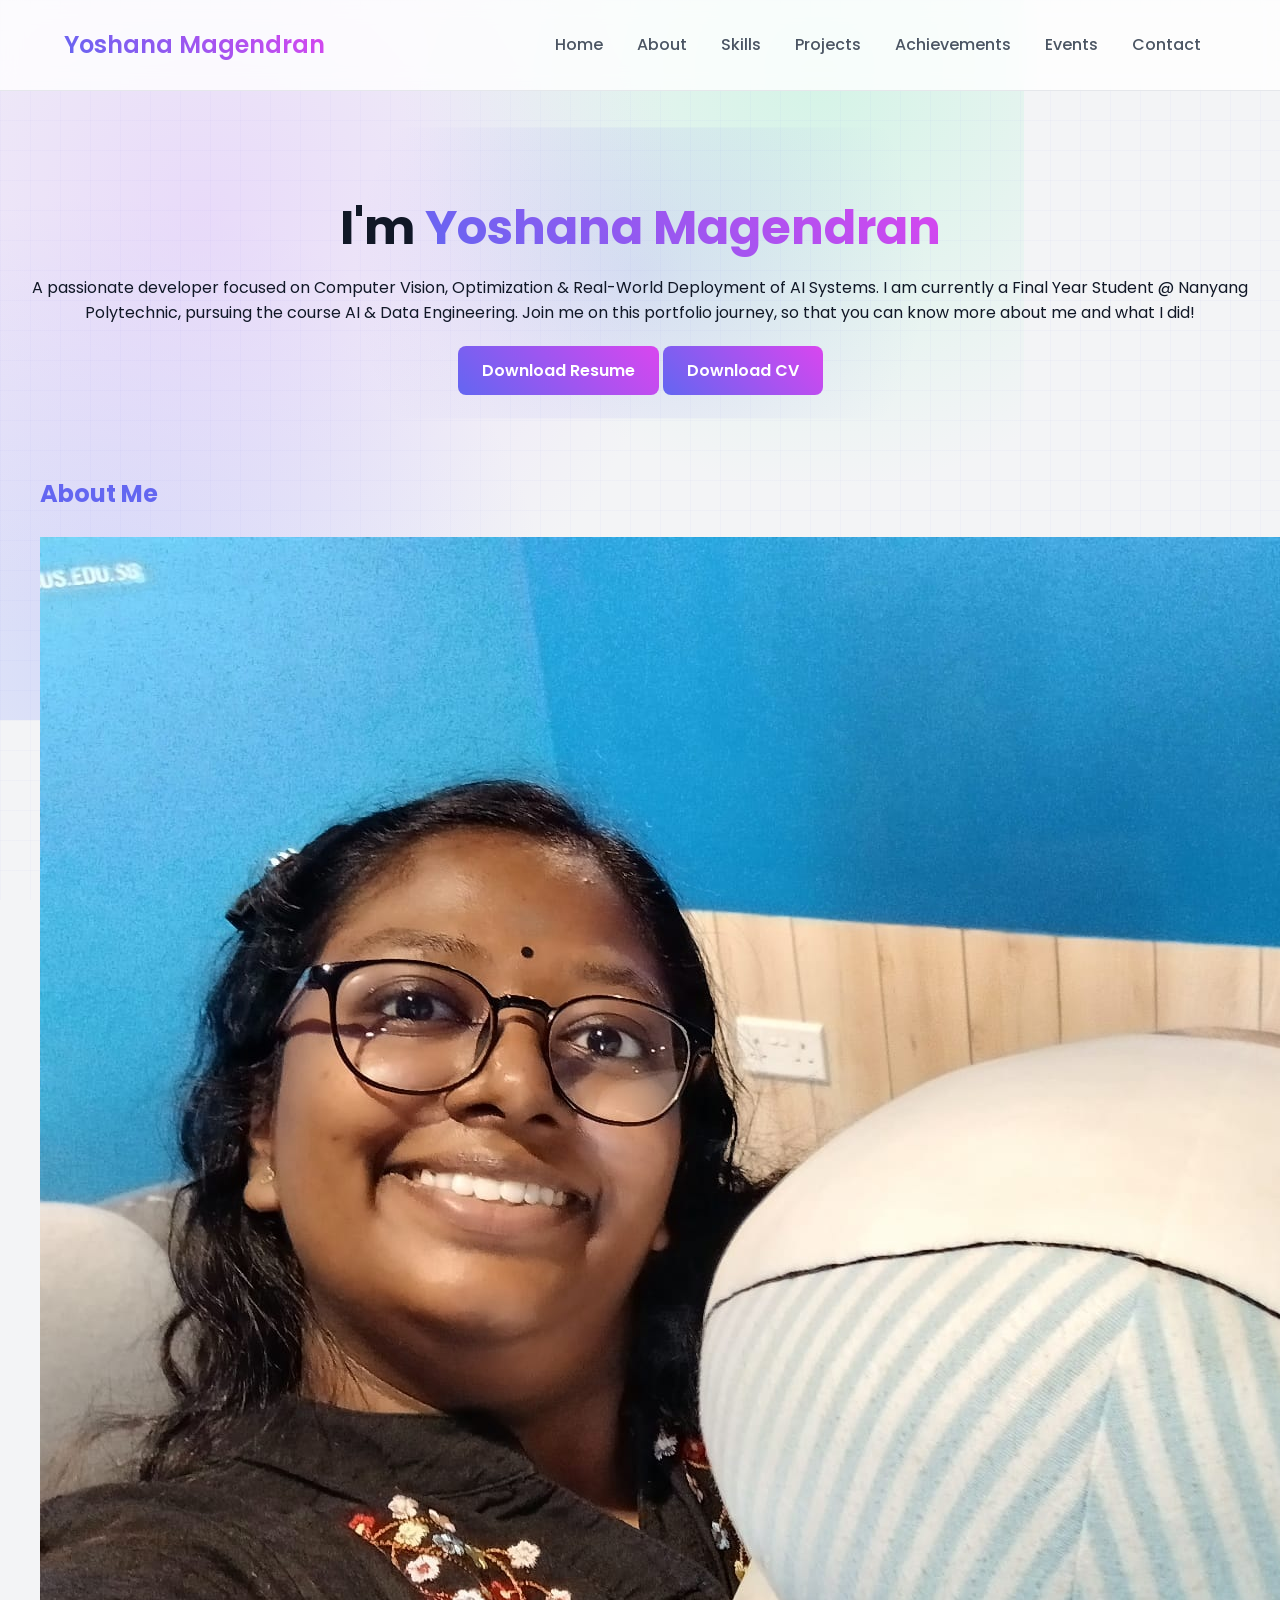
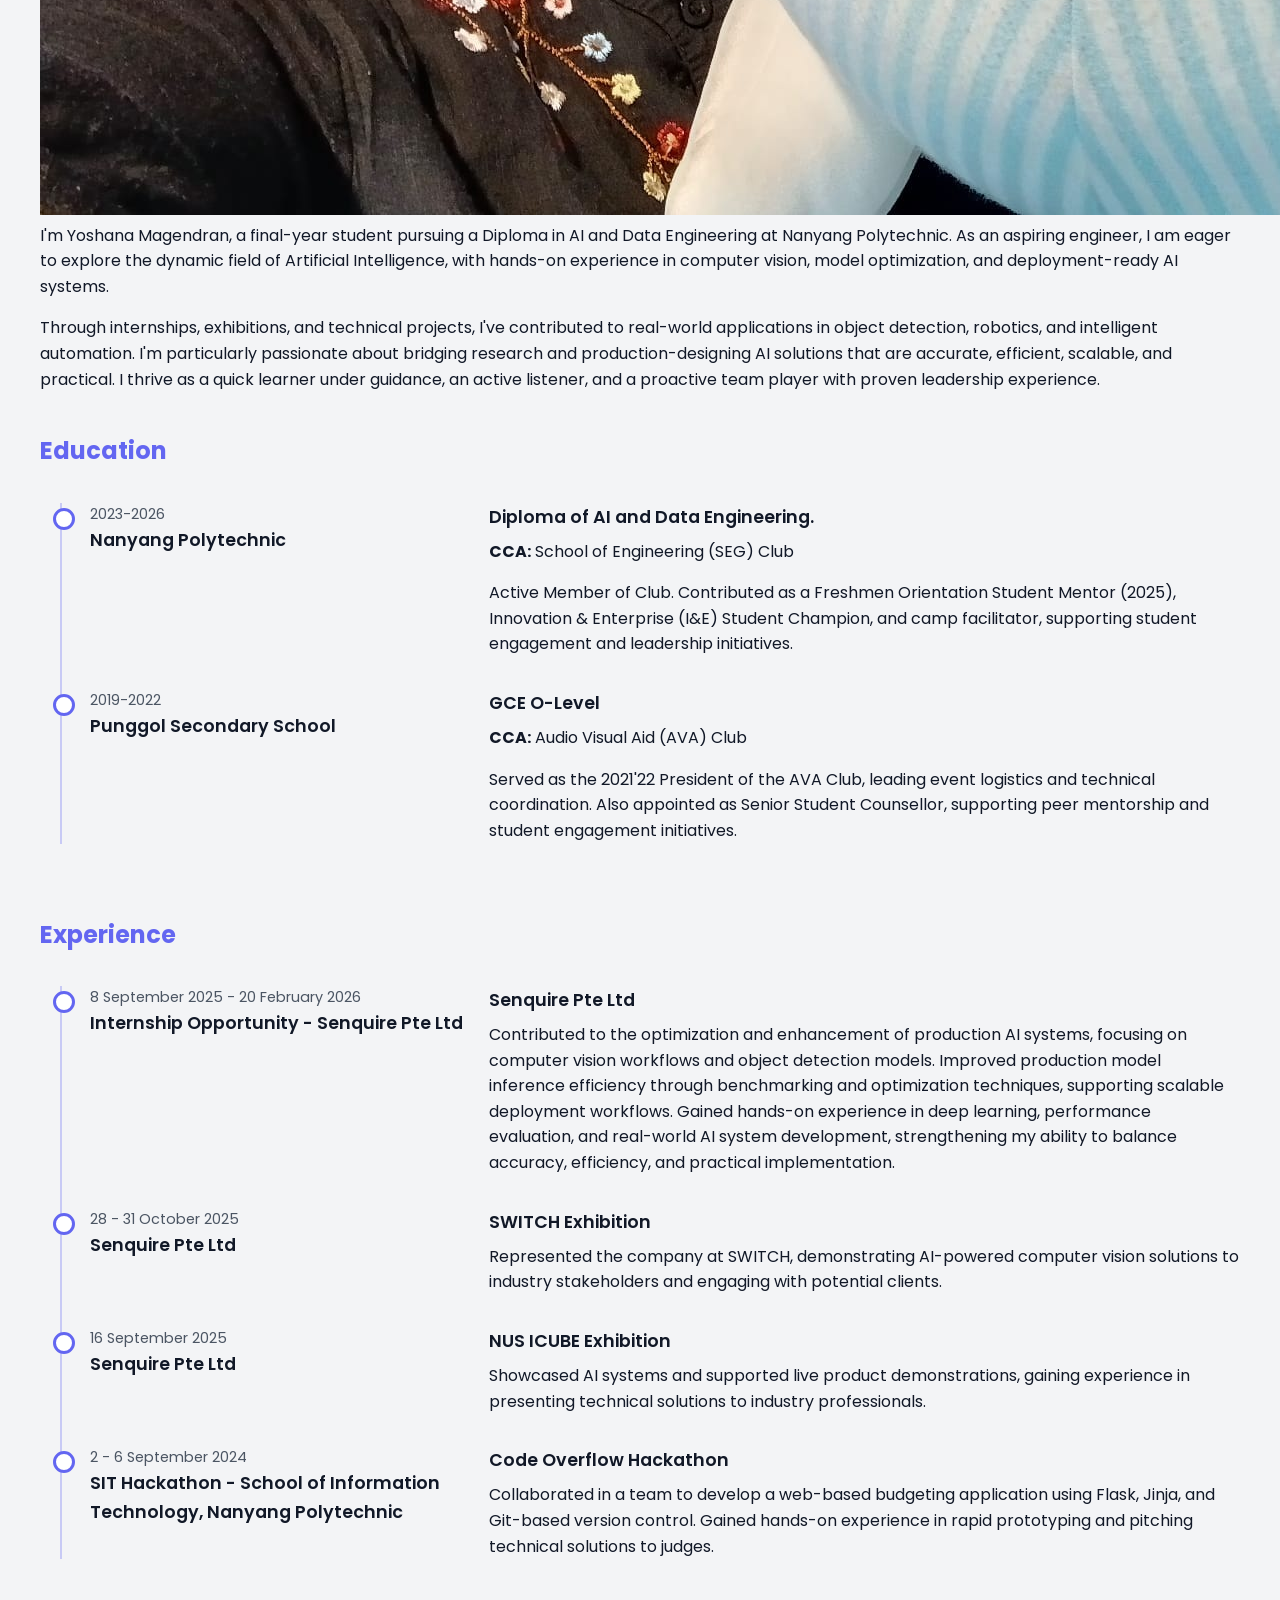
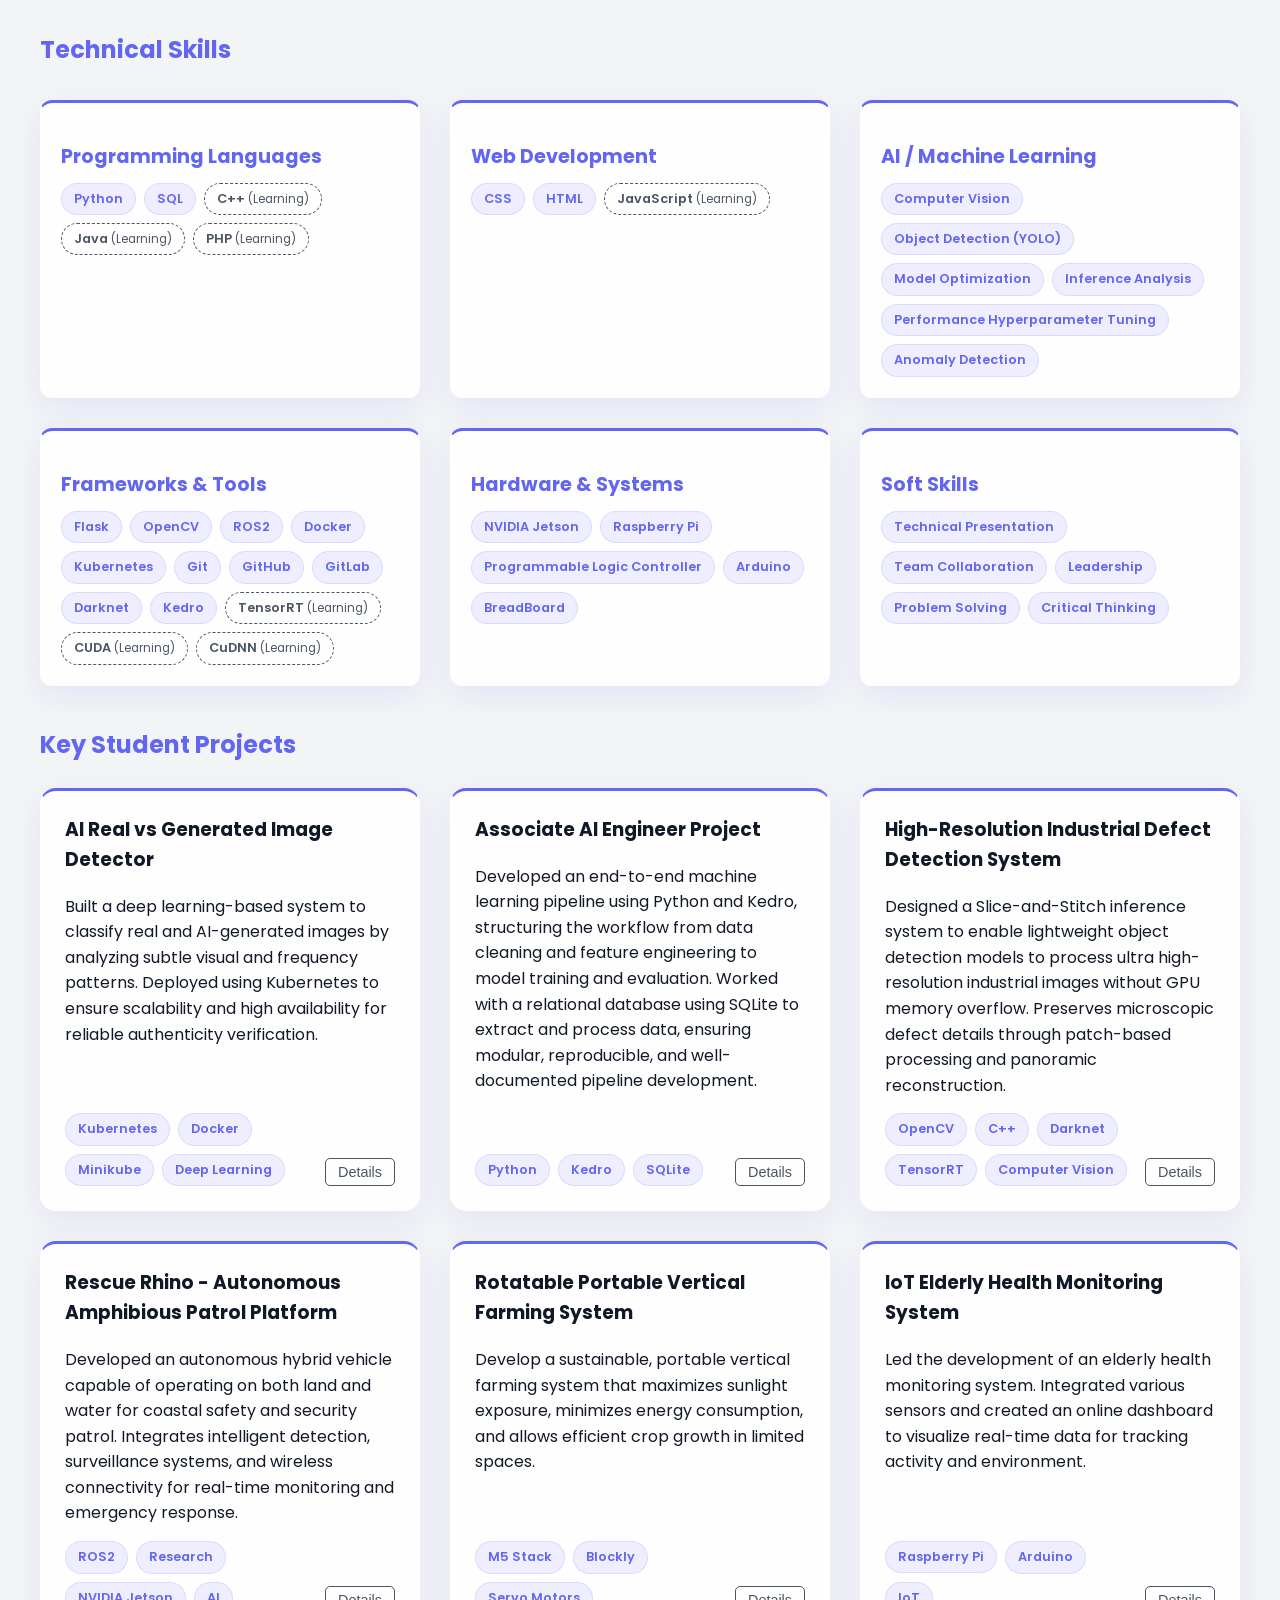
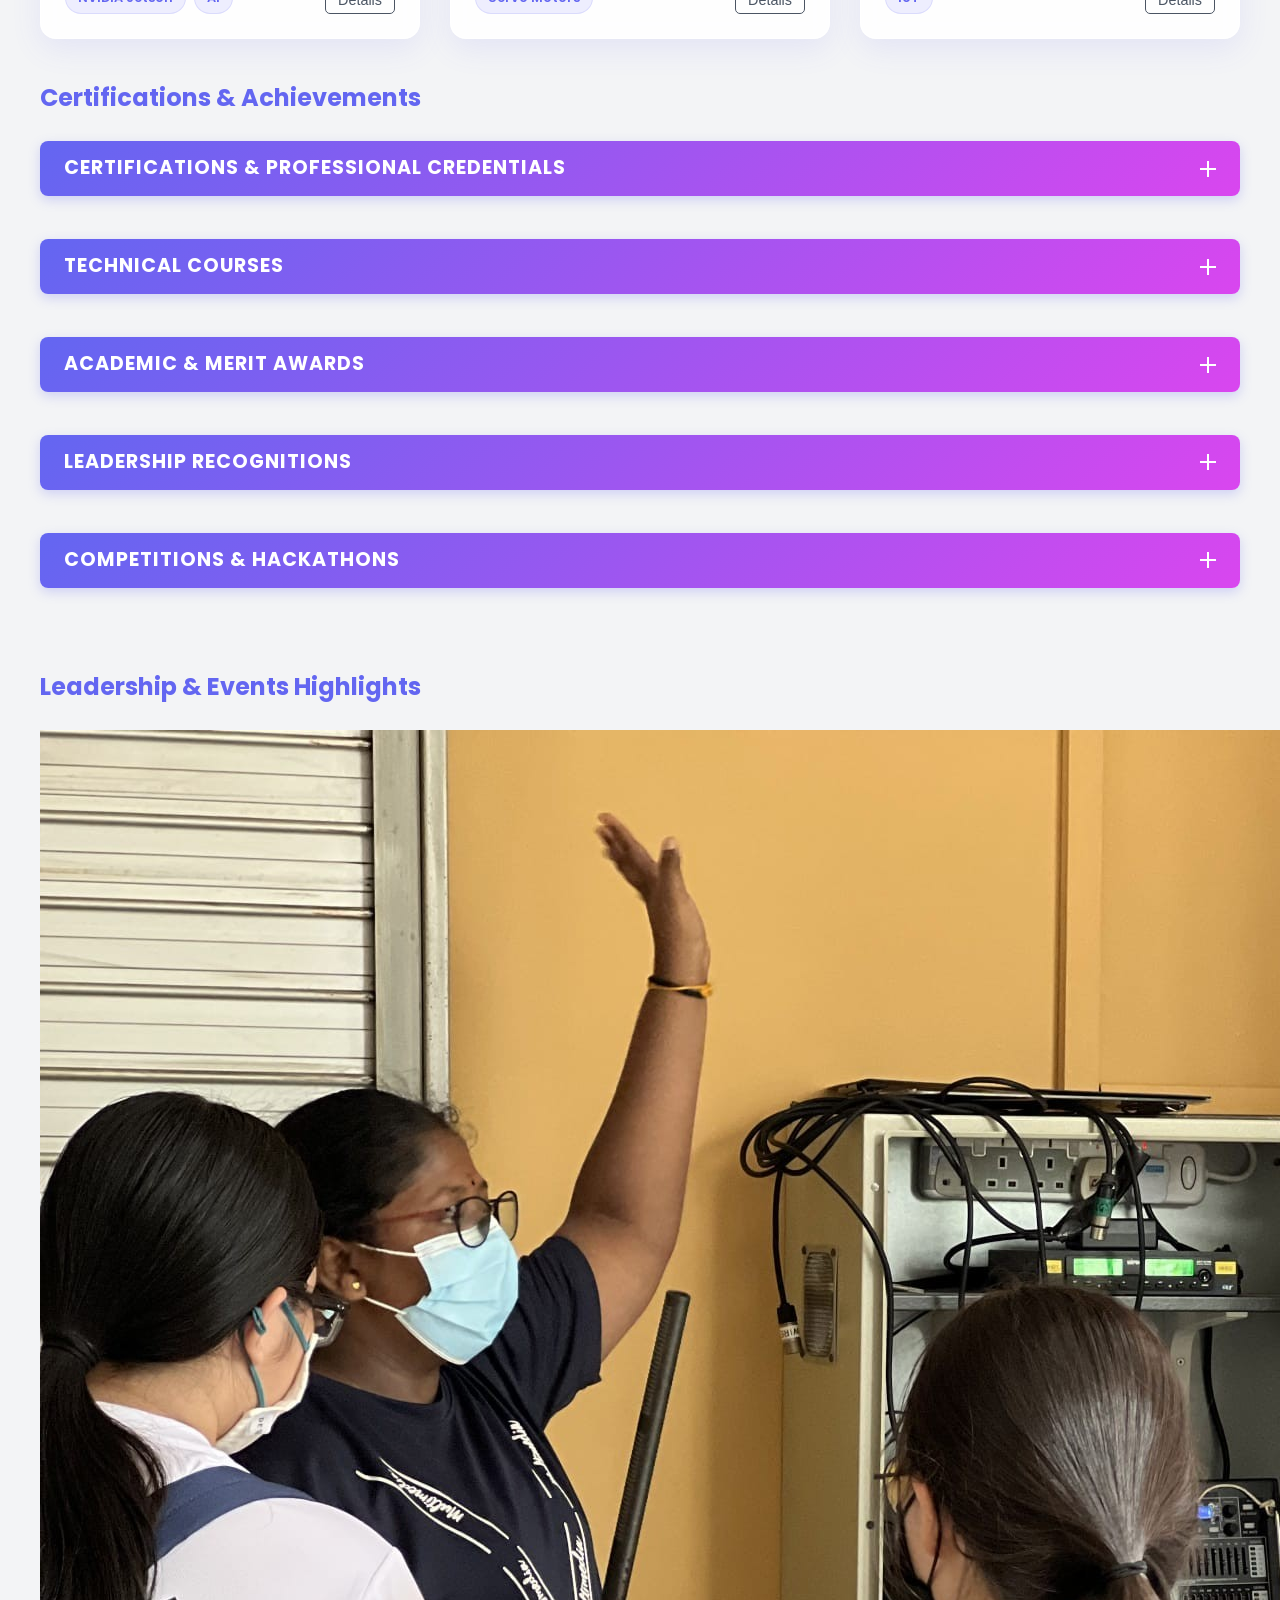
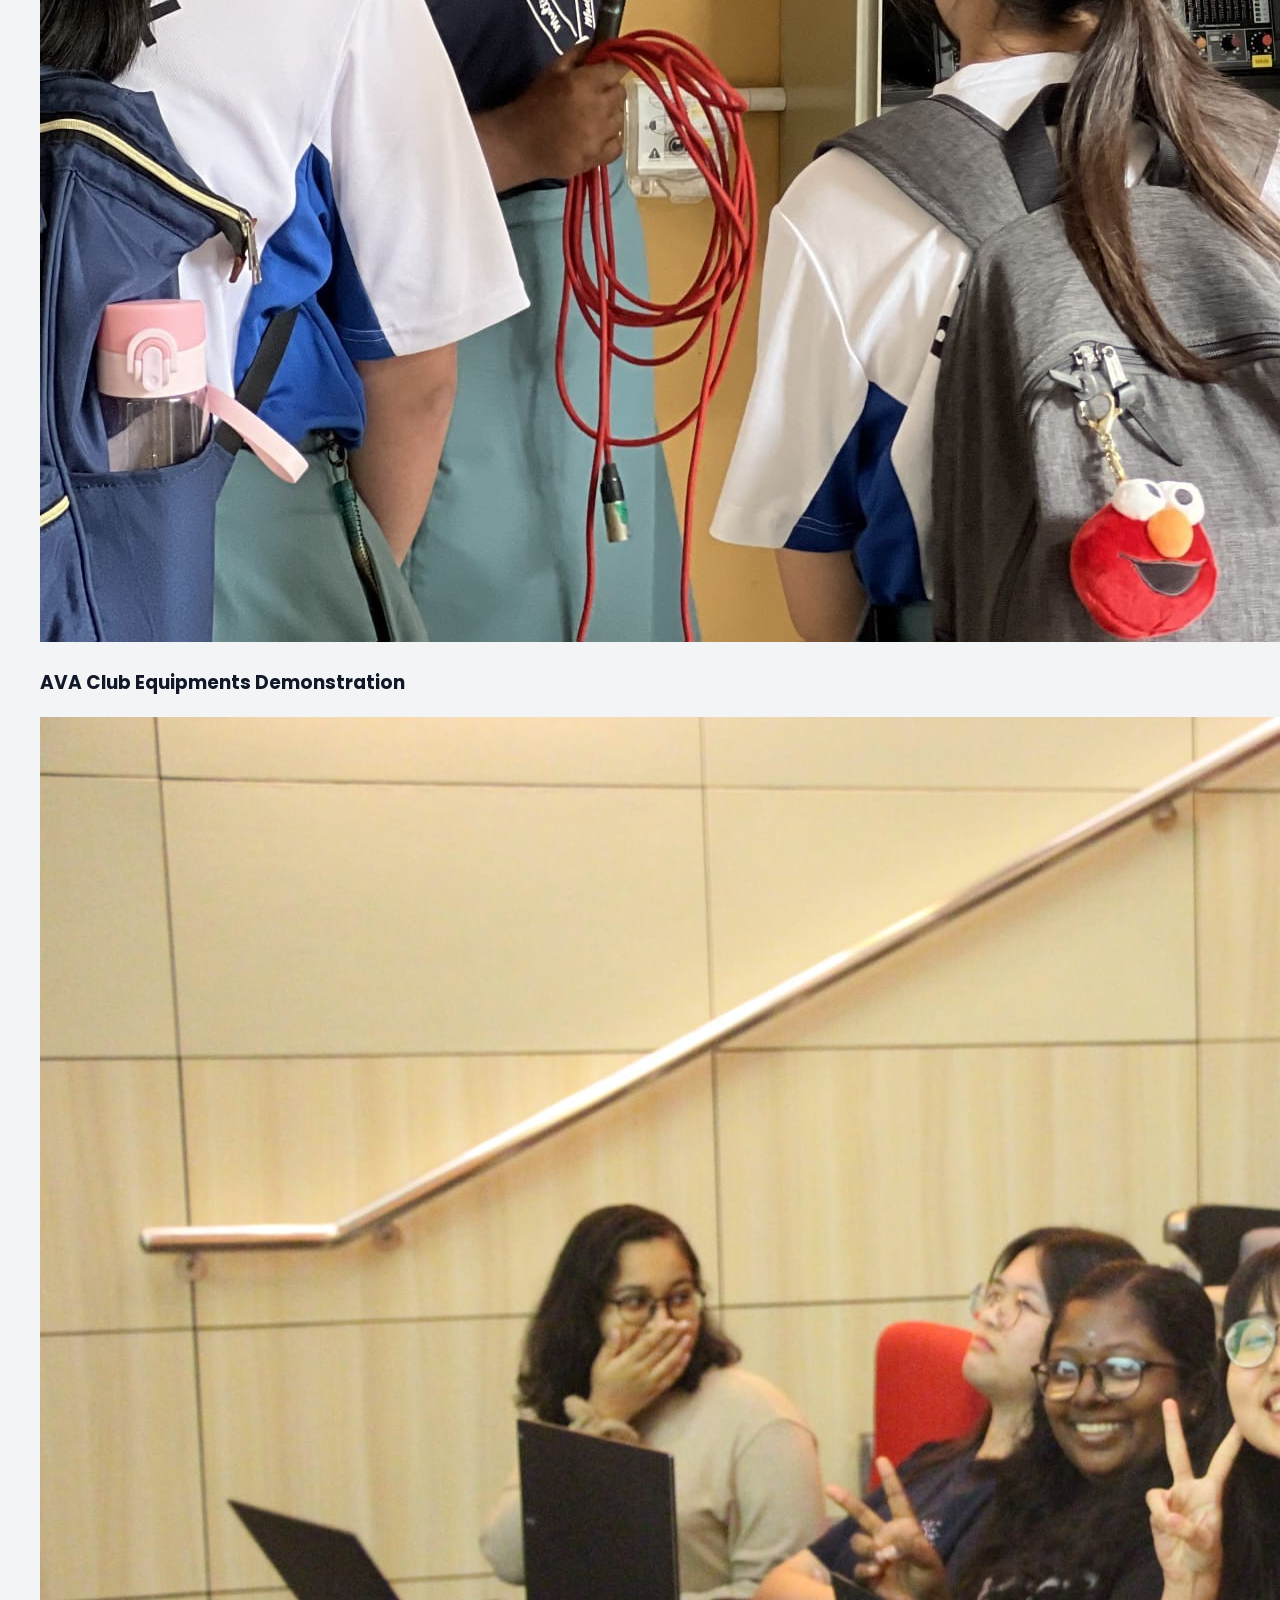
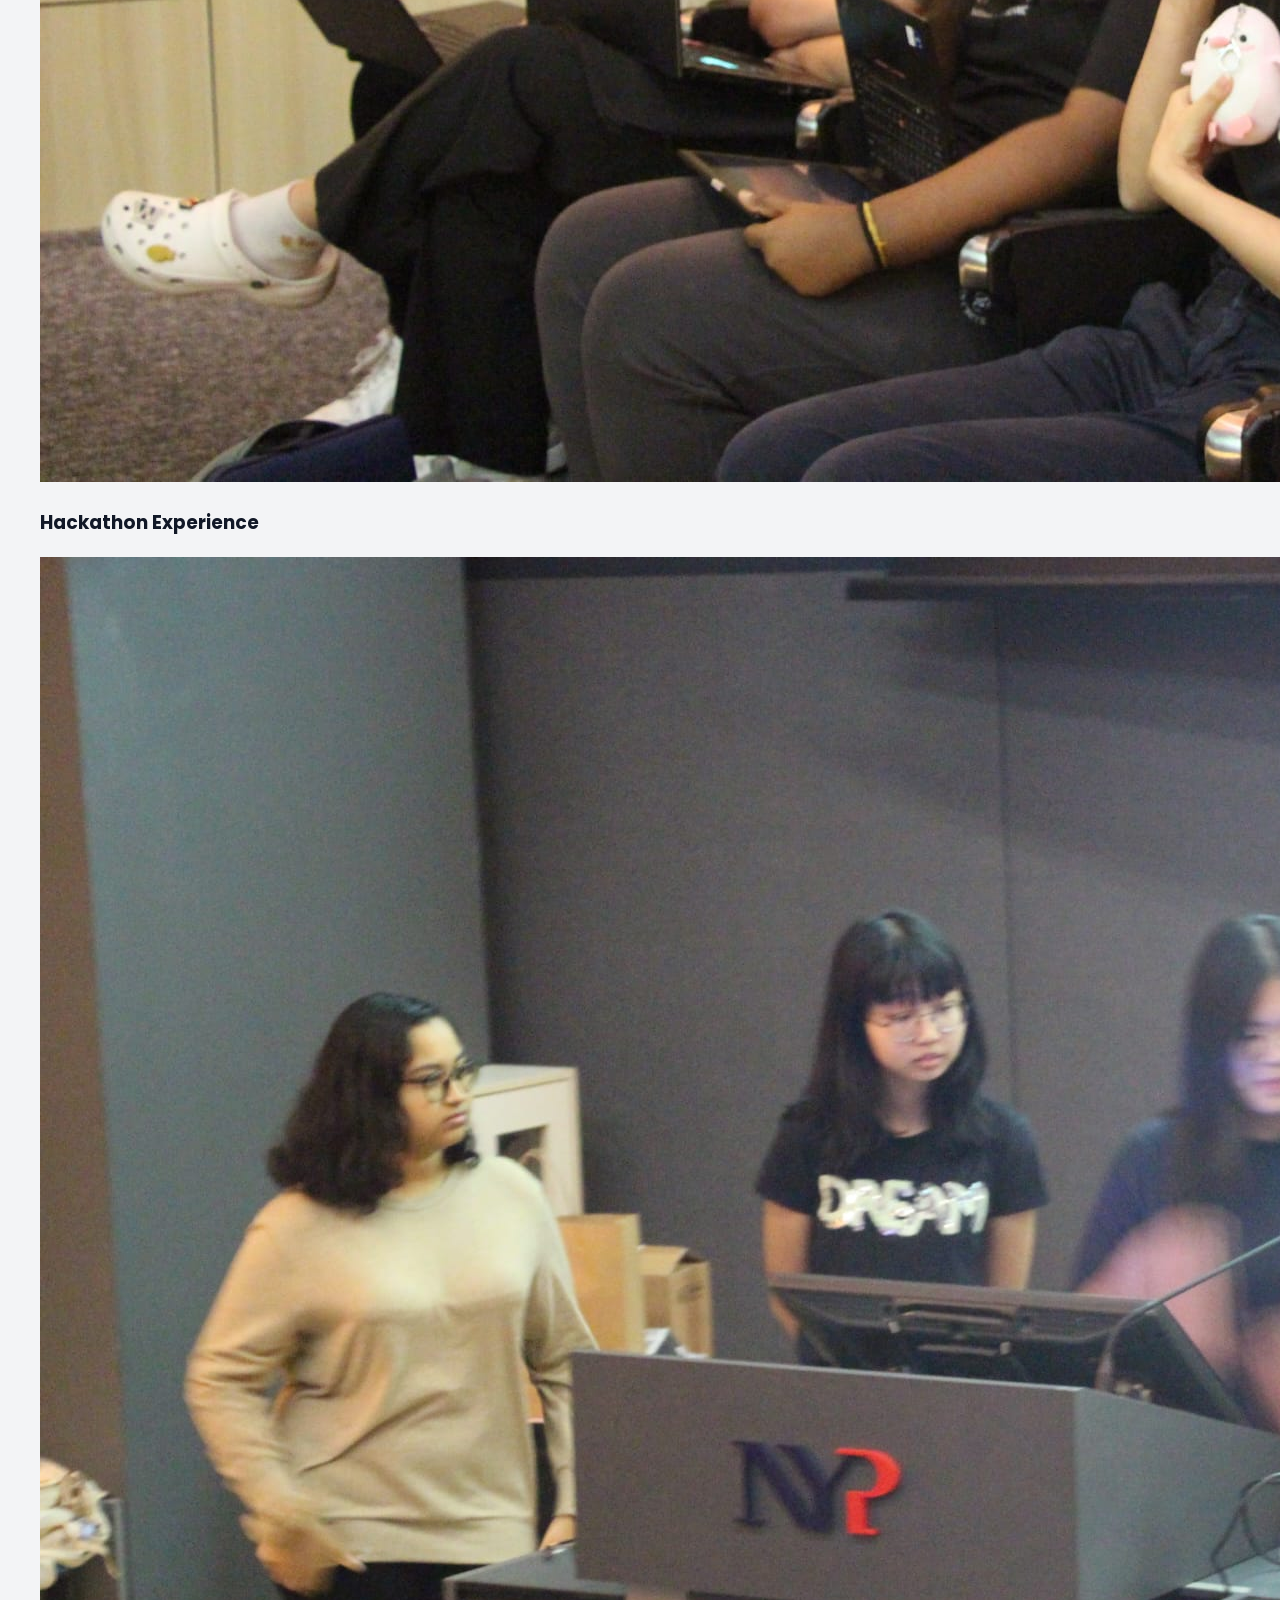
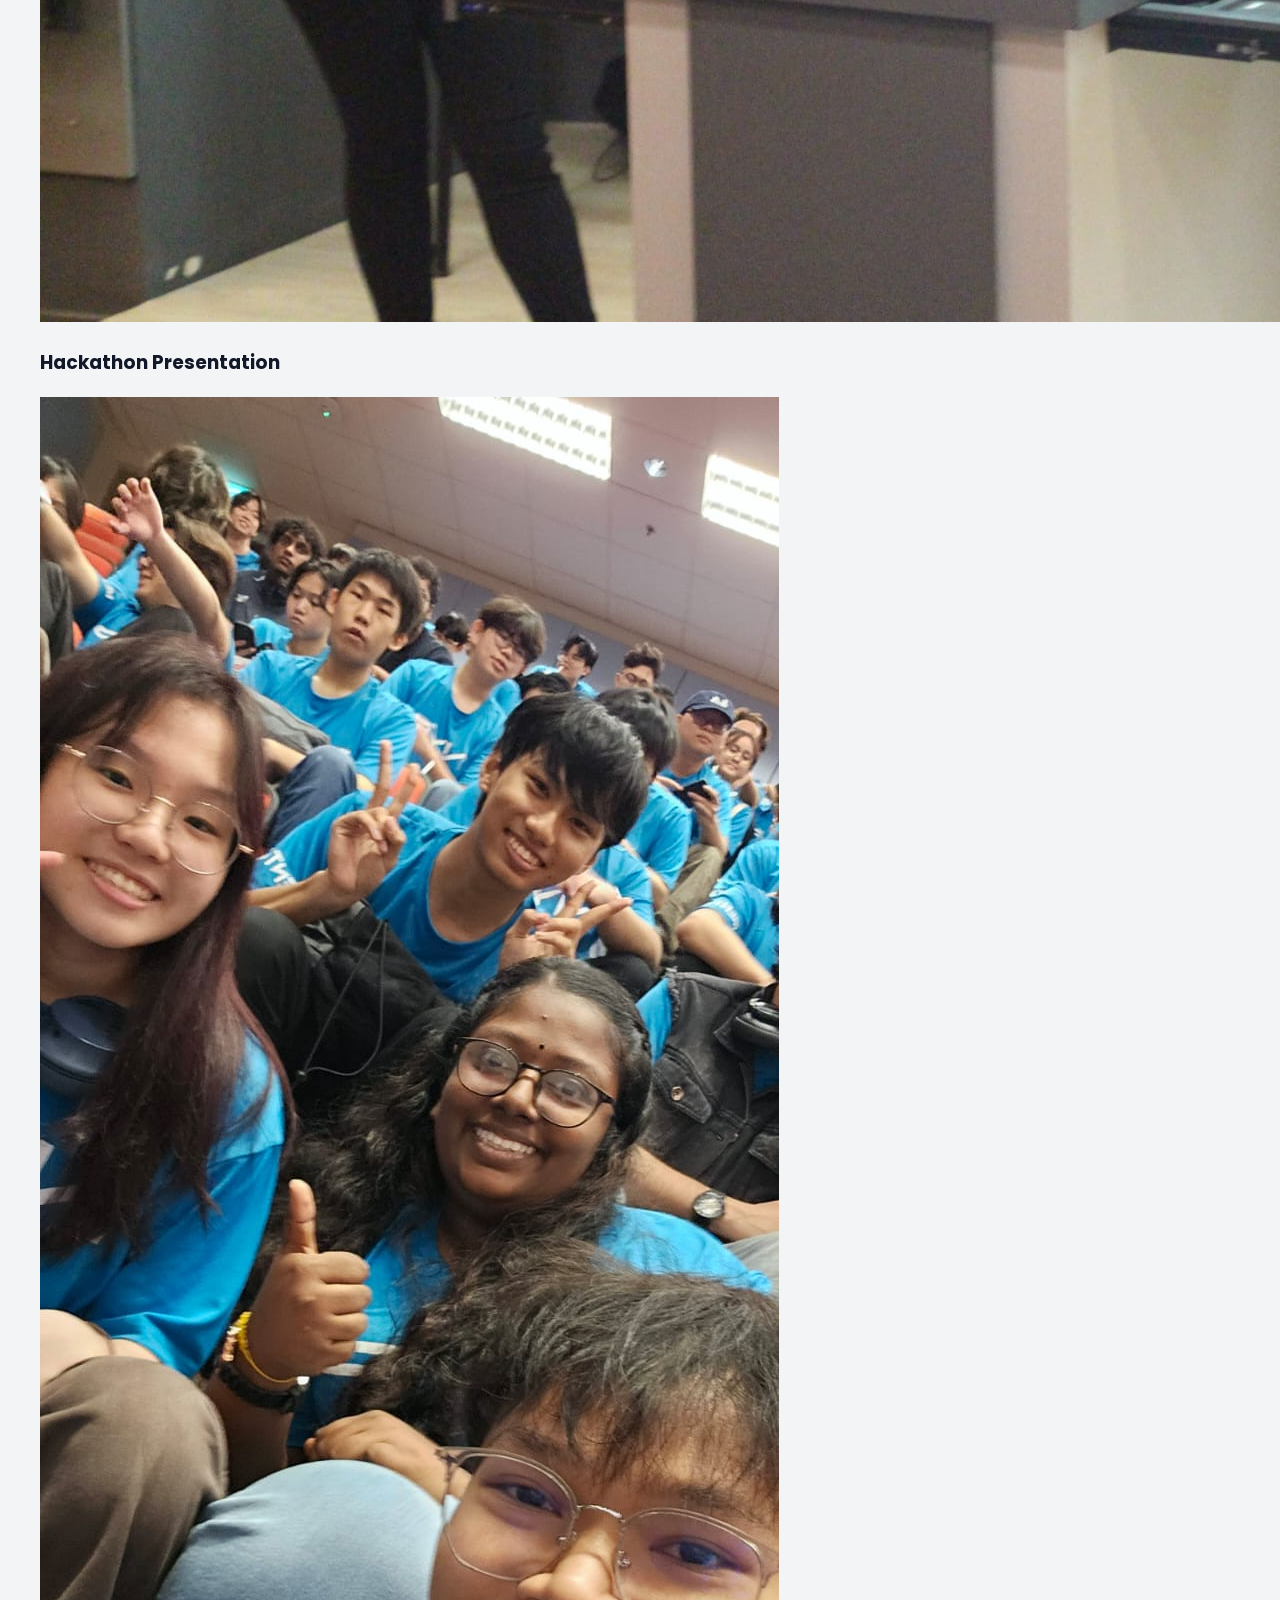
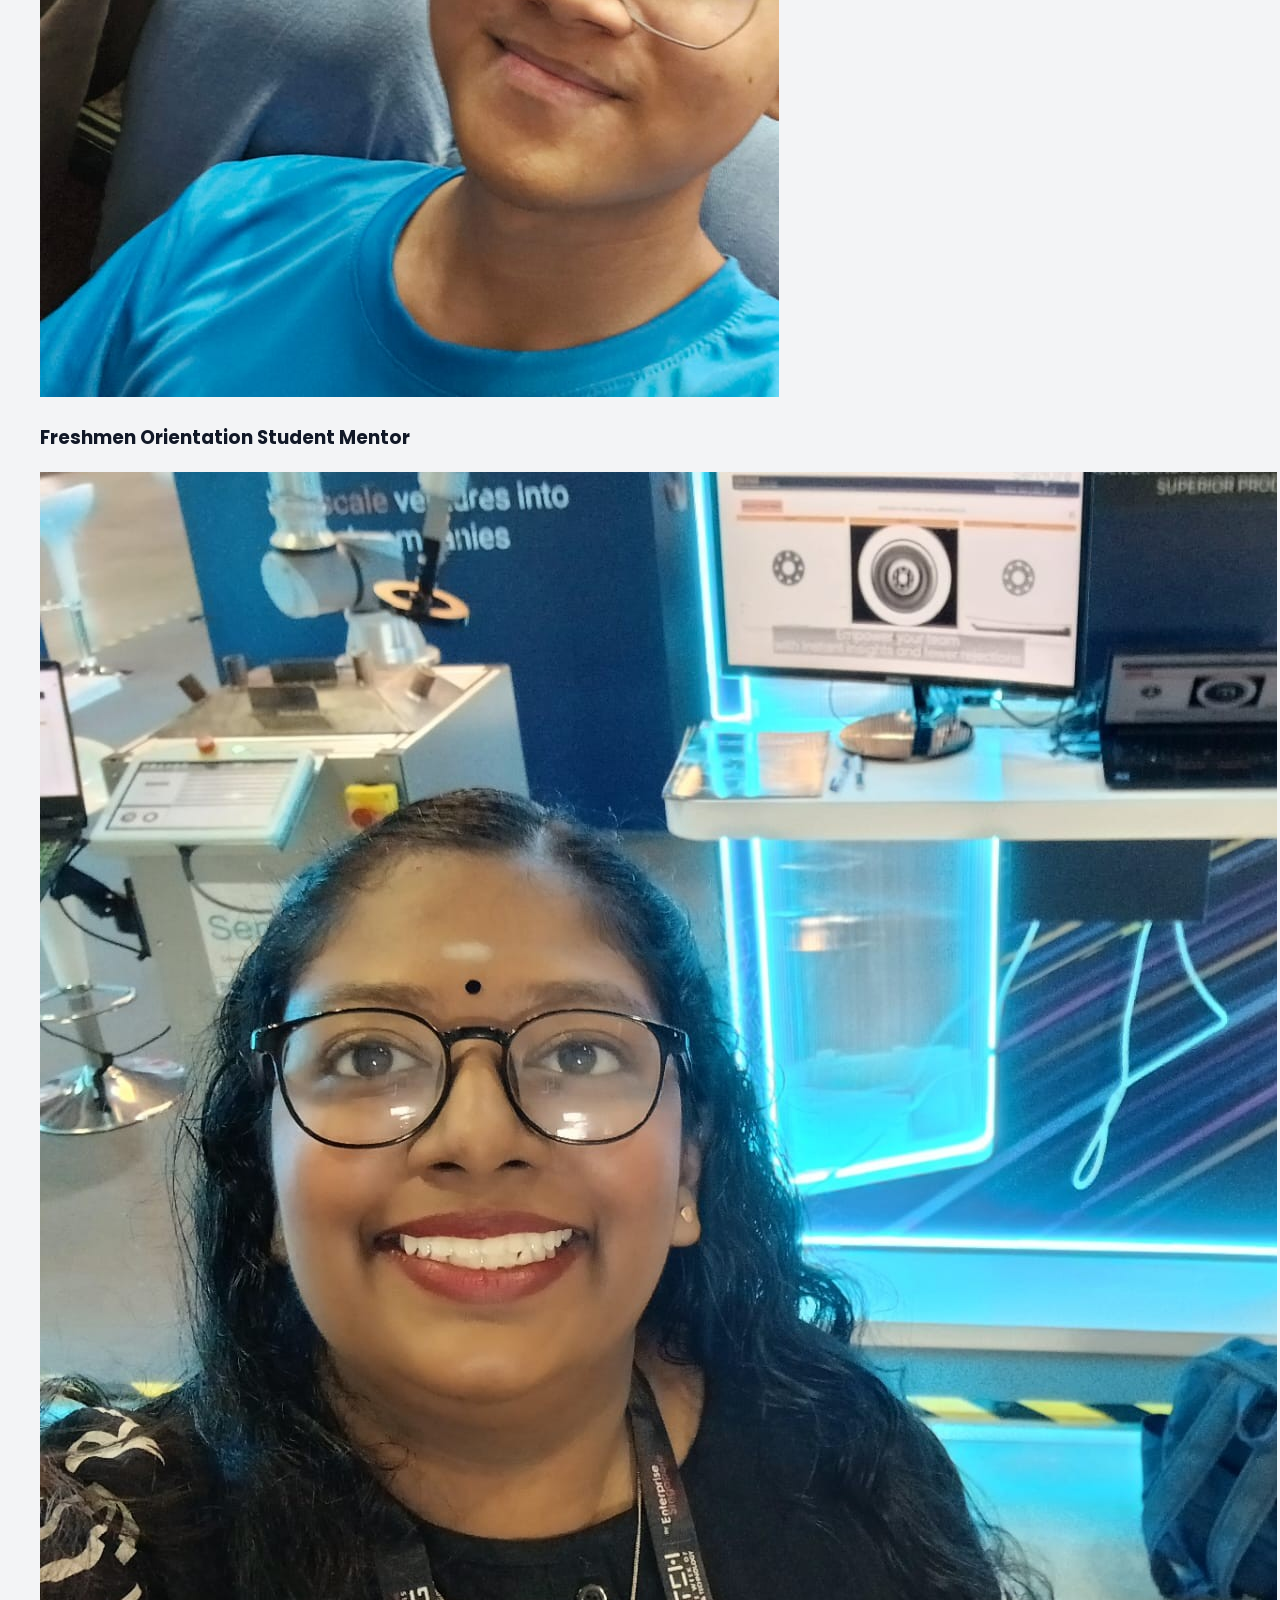
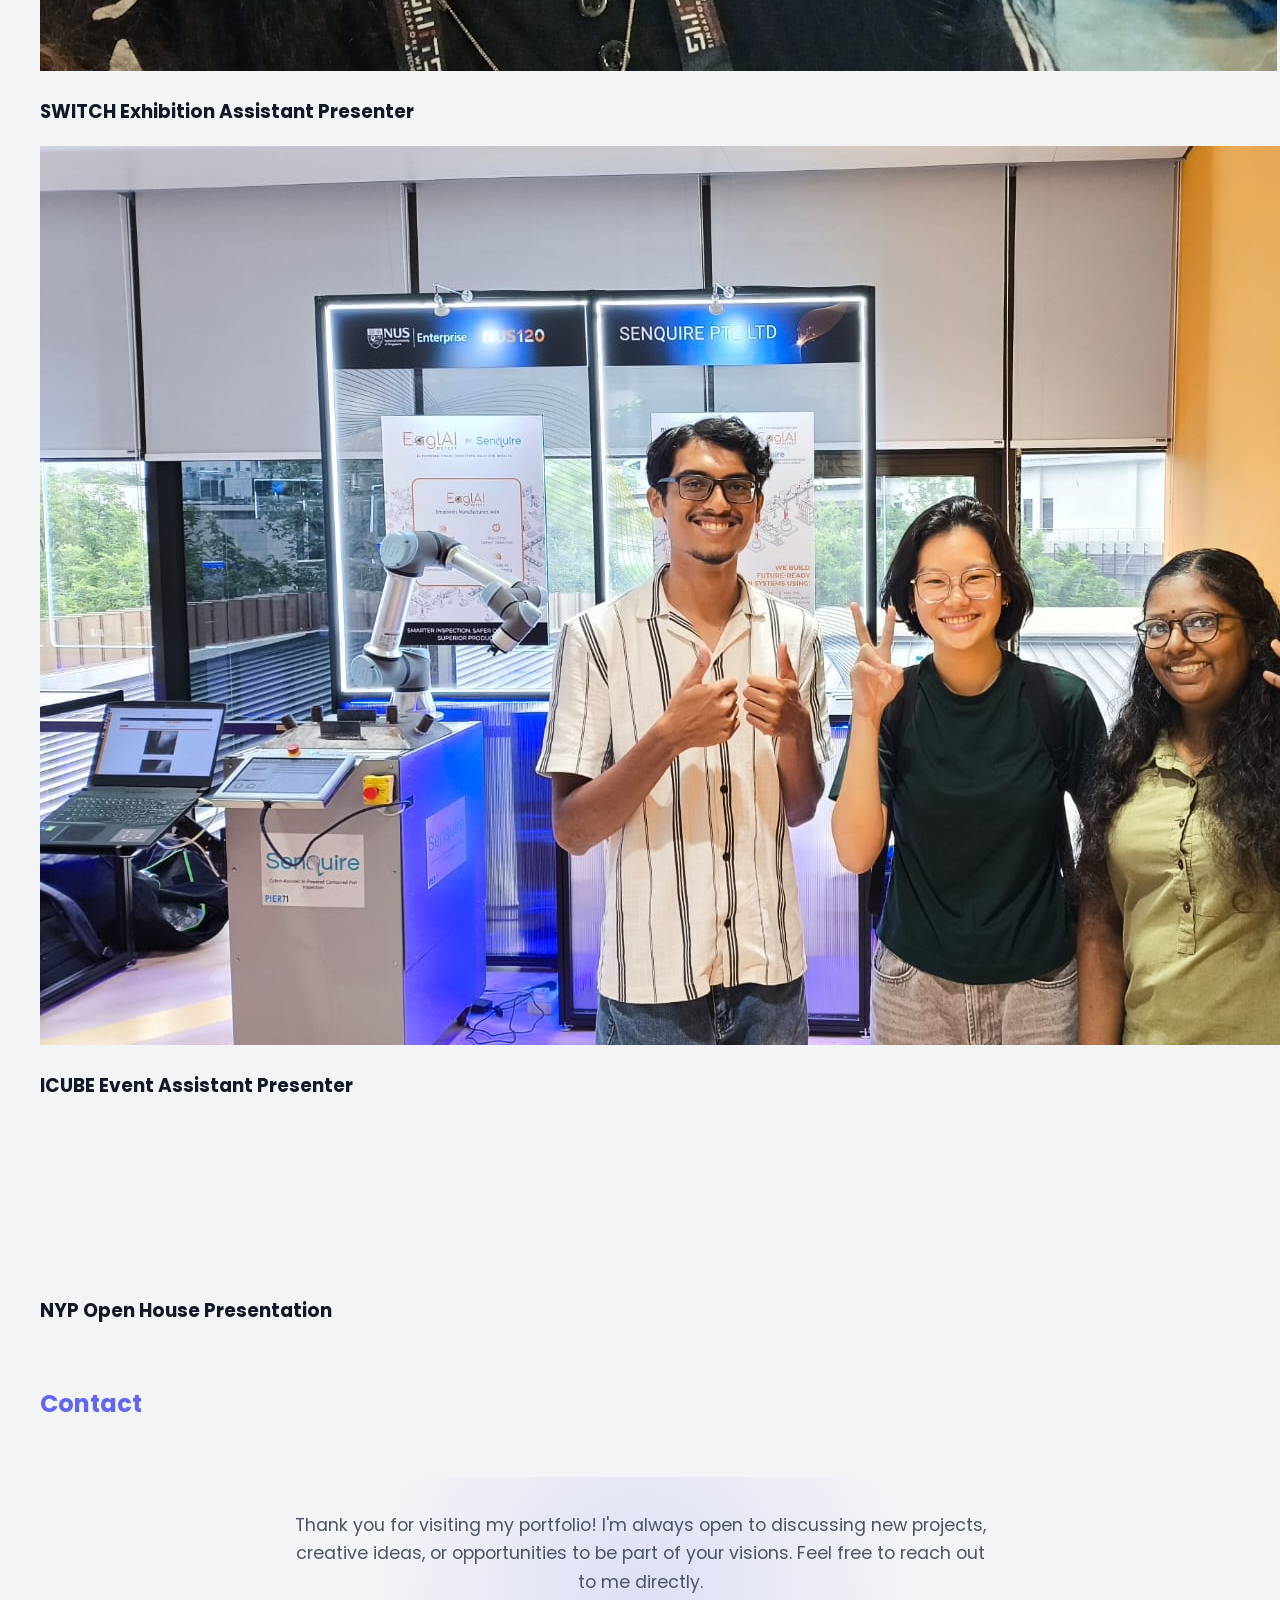
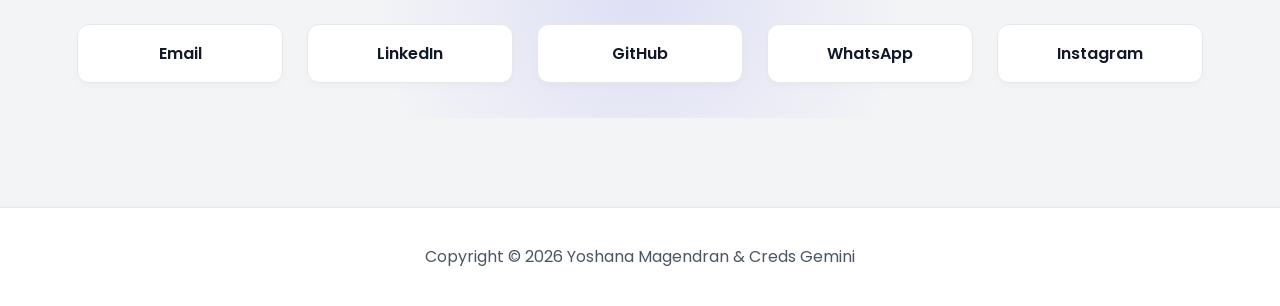
==== index.html @ 2268d214 "Updated location of index.html" ====
<!DOCTYPE html>
<html lang="en">

<head>
    <meta charset="UTF-8">
    <meta name="viewport" content="width=device-width, initial-scale=1.0">
    <title>Yoshana's Website</title>
    <meta name="description" content="Portfolio of Yoshana Magendran - AI & Data Engineering Student specializing in Computer Vision and Real-World Deployment.">
    <link rel="icon" href="./assets/favicon.png" type="image/png">
    <link href="https://fonts.googleapis.com/css2?family=Poppins:wght@300;400;600&display=swap" rel="stylesheet">
    <link rel="stylesheet" href="./styles/index.css">
    <script src="./scripts/index.js" defer></script>
</head>

<body>
    <header>
        <div class="logo">Yoshana Magendran</div>
        <nav>
            <ul>
                <li><a href="#home">Home</a></li>
                <li><a href="#about">About</a></li>
                <li><a href="#skills">Skills</a></li>
                <li><a href="#projects">Projects</a></li>
                <li><a href="#achievements">Achievements</a></li>
                <li><a href="#leadership">Events</a></li>
                <li><a href="#contact">Contact</a></li>
            </ul>
        </nav>
    </header>

    <section id="home" class="hero reveal">
        <h1>I'm <span id="typing-text"></span></h1>
        <p>
            A passionate developer focused on Computer Vision, Optimization & Real-World Deployment of AI Systems.
            I am currently a Final Year Student @ Nanyang Polytechnic, pursuing the course AI & Data Engineering.
            Join me on this portfolio journey, so that you can know more about me and what I did! 
        </p>
        <div class="hero-buttons">
            <a href="./assets/resume/Yoshana_Resume_18Feb.pdf" class="btn btn-secondary" target="_blank" download>Download Resume</a>
            <a href="./assets/resume/Yoshana_CoverLetter_18Feb.pdf" class="btn btn-secondary" target="_blank" download>Download CV</a>
        </div>
    </section>

    <section id="about" class="reveal">
        <h2>About Me</h2>
        <div class="about-container">
            <div class="about-image">
                <img src="./assets/about_me/myself.jpeg" alt="Yoshana Magendran">
            </div>
            <div class="about-text">
                <p>
                    I'm Yoshana Magendran, a final-year student pursuing a Diploma in AI and Data Engineering at Nanyang Polytechnic. 
                    As an aspiring engineer, I am eager to explore the dynamic field of Artificial Intelligence, with hands-on experience in computer vision, model optimization, and deployment-ready AI systems. 
                </p>
                <p>
                    Through internships, exhibitions, and technical projects, I've contributed to real-world applications in object detection, robotics, and intelligent automation. 
                    I'm particularly passionate about bridging research and production-designing AI solutions that are accurate, efficient, scalable, and practical. 
                    I thrive as a quick learner under guidance, an active listener, and a proactive team player with proven leadership experience.
                </p>
            </div>
        </div>
    </section>

    <section id="education" class="reveal">
        <h2>Education</h2>
        <div class="timeline">
            <div class="timeline-item">
                <div class="timeline-left">
                    <p class="timeline-date">2023-2026</p>
                    <h4 class="timeline-place">Nanyang Polytechnic</h4>
                </div>
                <div class="timeline-right">
                    <h3 class="timeline-title">Diploma of AI and Data Engineering.</h3>
                    <p><strong>CCA:</strong> School of Engineering (SEG) Club </p>
                    <p>
                        Active Member of Club. Contributed as a Freshmen Orientation Student Mentor (2025), 
                        Innovation & Enterprise (I&E) Student Champion, and camp facilitator, supporting student engagement and leadership initiatives.
                    </p>
                </div>
            </div>

            <div class="timeline-item">
                <div class="timeline-left">
                    <p class="timeline-date">2019-2022</p>
                    <h4 class="timeline-place">Punggol Secondary School</h4>
                </div>
                <div class="timeline-right">
                    <h3 class="timeline-title">GCE O-Level</h3>
                    <p><strong>CCA:</strong> Audio Visual Aid (AVA) Club </p>
                    <p> 
                        Served as the 2021'22 President of the AVA Club, leading event logistics and technical coordination. Also appointed as 
                        Senior Student Counsellor, supporting peer mentorship and student engagement initiatives.
                    </p>
                </div>
            </div>
        </div>
    </section>

    <section id="experience" class="reveal">
        <h2>Experience</h2>
        <div class="timeline">

            <div class="timeline-item">
                <div class="timeline-left">
                    <p class="timeline-date">8 September 2025 - 20 February 2026</p>
                    <h4 class="timeline-place">Internship Opportunity - Senquire Pte Ltd</h4>
                </div>
                <div class="timeline-right">
                    <h3 class="timeline-title">Senquire Pte Ltd</h3>
                    <p> Contributed to the optimization and enhancement of production AI systems, focusing on computer vision workflows and object detection models. 
                        Improved production model inference efficiency through benchmarking and optimization techniques, supporting scalable deployment workflows.
                        Gained hands-on experience in deep learning, performance evaluation, and real-world AI system development, strengthening my ability to balance 
                        accuracy, efficiency, and practical implementation.
                        
                    </p>
                </div>
            </div>

            <div class="timeline-item">
                <div class="timeline-left">
                    <p class="timeline-date">28 - 31 October 2025</p>
                    <h4 class="timeline-place">Senquire Pte Ltd</h4>
                </div>
                <div class="timeline-right">
                    <h3 class="timeline-title">SWITCH Exhibition</h3>
                    <p>
                        Represented the company at SWITCH, demonstrating AI-powered computer vision solutions to industry stakeholders and engaging with potential clients.
                    </p>
                </div>
            </div>

            <div class="timeline-item">
                <div class="timeline-left">
                    <p class="timeline-date"> 16 September 2025</p>
                    <h4 class="timeline-place">Senquire Pte Ltd</h4>
                </div>
                <div class="timeline-right">
                    <h3 class="timeline-title">NUS ICUBE Exhibition</h3>
                    <p>
                        Showcased AI systems and supported live product demonstrations, gaining experience in presenting technical solutions to industry professionals.
                    </p>
                </div>
            </div>

            <div class="timeline-item">
                <div class="timeline-left">
                    <p class="timeline-date">2 - 6 September 2024</p>
                    <h4 class="timeline-place">SIT Hackathon - School of Information Technology, Nanyang Polytechnic</h4>
                </div>
                <div class="timeline-right">
                    <h3 class="timeline-title">Code Overflow Hackathon</h3>
                    <p>
                        Collaborated in a team to develop a web-based budgeting application using Flask, Jinja, and Git-based version control. Gained hands-on experience 
                        in rapid prototyping and pitching technical solutions to judges.
                    </p>
                </div>
            </div>
        </div>
    </section>

    <section id="skills" class="reveal">
        <h2>Technical Skills</h2>

        <div class="skills-grid">
            <div class="skill-category">
                <h3>Programming Languages</h3>
                <div class="project-tags">
                    <span>Python</span>
                    <span>SQL</span>
                    <span class="beginner">C++</span>
                    <span class="beginner">Java</span>
                    <span class="beginner">PHP</span>
                </div>
            </div>

            <div class="skill-category">
                <h3>Web Development</h3>
                <div class="project-tags">
                    <span>CSS</span>
                    <span>HTML</span>
                    <span class="beginner">JavaScript</span>
                </div>
            </div>

            <div class="skill-category">
                <h3>AI / Machine Learning</h3>
                <div class="project-tags">
                    <span>Computer Vision</span>
                    <span>Object Detection (YOLO)</span>
                    <span>Model Optimization</span>
                    <span>Inference Analysis</span>
                    <span>Performance Hyperparameter Tuning</span>
                    <span>Anomaly Detection</span>
                </div>
            </div>

            <div class="skill-category">
                <h3>Frameworks & Tools</h3>
                <div class="project-tags">
                    <span>Flask</span>
                    <span>OpenCV</span>
                    <span>ROS2</span>
                    <span>Docker</span>
                    <span>Kubernetes</span>
                    <span>Git</span>
                    <span>GitHub</span>
                    <span>GitLab</span>
                    <span>Darknet</span>
                    <span>Kedro</span>
                    <span class="beginner">TensorRT</span>
                    <span class="beginner">CUDA</span>
                    <span class="beginner">CuDNN</span>
                </div>
            </div>

            <div class="skill-category">
                <h3>Hardware & Systems</h3>
                <div class="project-tags">
                    <span>NVIDIA Jetson</span>
                    <span>Raspberry Pi</span>
                    <span>Programmable Logic Controller</span>
                    <span>Arduino</span>
                    <span>BreadBoard</span>
                </div>
            </div>

            <div class="skill-category">
                <h3>Soft Skills</h3>
                <div class="project-tags">
                    <span>Technical Presentation</span>
                    <span>Team Collaboration</span>
                    <span>Leadership</span>
                    <span>Problem Solving</span>
                    <span>Critical Thinking</span>
                </div>
            </div>
        </div>
    </section>

    <section id="projects" class="reveal">
        <h2>Key Student Projects</h2>
        <div class="project-grid">

            <div class="project-card" 
                 data-title="AI-Powered Real vs Generated Image Classification System"
                 data-long-desc="Project Overview: Developed an AI-based classification system to address the growing issue of AI-generated content being passed off as authentic media. 
                 The model leverages deep learning techniques to analyze subtle frequency-domain artifacts and visual inconsistencies that differentiate real images from synthetically generated ones.
                 To support production-level deployment, the application was containerized and orchestrated using Kubernetes, ensuring scalability, load balancing, and high availability under varying traffic conditions.
                 The final system provides users with a reliable and scalable authenticity verification tool for real-world digital content validation.
                 My Contribution: Worked on image preprocessing container and dockerfile. Consolidated the results from each container and debugged minikube services to run the application"
                 data-gh-link="https://github.com/jiaawennnn/k8s_project"
                 data-img-src="./assets/static_images/Kub_Architecture.png">
                <div class="project-content">
                    <h3>AI Real vs Generated Image Detector</h3>
                    <p>
                        Built a deep learning-based system to classify real and AI-generated images by analyzing subtle visual and frequency patterns. 
                        Deployed using Kubernetes to ensure scalability and high availability for reliable authenticity verification.
                    </p>
                </div>
                <div class="project-footer">
                    <div class="project-tags">
                        <span>Kubernetes</span>
                        <span>Docker</span>
                        <span>Minikube</span>
                        <span>Deep Learning</span>
                    </div>
                    <button class="btn-learn-more">Details</button>
                </div>
            </div>

            <div class="project-card"
                 data-title="Associate AI Engineer Project - AI Singapore"
                 data-images='[{"src": "./assets/static_images/caie_blr.png", "caption": "Binary Logistic Regression Results"}, {"src": "./assets/static_images/caie_gbc.png", "caption": "Gradient Boosting Classifier"}]'
                 data-long-desc="The goal was to predict client subscription to term deposits using client and marketing campaign data. 
                 This initiative aimed to optimize marketing strategies and resource allocation by targeting clients most likely to respond positively. 
                 So, I designed and developed an end-to-end machine learning pipeline using Kedro to ingest SQL data, clean datasets, and engineer features. 
                 Built and evaluated four predictive models (including Logistic Regression, Gradient Boosting, Decision Tree & Random Forest) to classify subscription status. 
                 Identified key features driving customer decisions to improve financial outcomes and streamline operations.">
                <div class="project-content">
                    <h3>Associate AI Engineer Project</h3>
                    <p>
                        Developed an end-to-end machine learning pipeline using Python and Kedro, structuring the workflow from data cleaning and feature engineering to model training and evaluation. Worked with a relational database using SQLite to extract and 
                        process data, ensuring modular, reproducible, and well-documented pipeline development. 
                    </p>
                </div>
                <div class="project-footer">
                    <div class="project-tags">
                        <span>Python</span>
                        <span>Kedro</span>
                        <span>SQLite</span>
                    </div>
                    <button class="btn-learn-more">Details</button>
                </div>
            </div>

            <div class="project-card"
                 data-title="High Resolution Image Processing - Internship"
                 data-images='[{"src": "./assets/static_images/Darknet_FLowchart.png", "caption": "Darknet-Yolov7 Flowchart"}, {"src": "./assets/static_images/TensorRT_Flowchart.png", "caption": "TensorRT-Nanodet Flowchart"}]'
                 data-long-desc="Developed a memory-efficient inference pipeline to handle ultra high-resolution industrial images (up to 11,000 x 5,000 pixels) that exceed conventional GPU processing limits. 
                 Instead of down-sampling large images, which causes loss of fine-grained defects - the system divides them into 416x416 tiles matching the model's native input size.
                 Each tile is processed independently using YOLOv7-Tiny (Darknet) and Nanodet-Plus (TensorRT), with bounding boxes remapped into global coordinates before stitching results back into the original image space.
                 Implemented in C++ using OpenCV and Libvips (lazy loading) for efficient preprocessing, adaptive padding, metadata aggregation, and panoramic visualization - enabling gigapixel-scale inspection while maintaining detection accuracy and memory efficiency."
                 data-gh-link="https://github.com/Yoshana18/Image_slice_stitch_project">
                <div class="project-content">
                    <h3>High-Resolution Industrial Defect Detection System</h3>
                    <p>
                        Designed a Slice-and-Stitch inference system to enable lightweight object detection models to process ultra high-resolution industrial images without GPU memory overflow.
                        Preserves microscopic defect details through patch-based processing and panoramic reconstruction.
                    </p>
                </div>
                <div class="project-footer">
                    <div class="project-tags">
                        <span>OpenCV</span>
                        <span>C++</span>
                        <span>Darknet</span>
                        <span>TensorRT</span>
                        <span>Computer Vision</span>
                    </div>
                    <button class="btn-learn-more">Details</button>
                </div>
            </div>
            <div class="project-card"
                 data-title="Automation and Robotics Technology"
                 data-images='[{"src": "./assets/static_images/ART_System_FlowChart.png", "caption": "System Flowchart"}, {"src": "./assets/static_images/ART_Components_Block_Diagram.png", "caption": "Block Diagram"}]'
                 data-long-desc="Project Overview: Rescue Rhino is an autonomous amphibious patrol system designed for beach safety monitoring and security surveillance. The platform operates as a wheeled land vehicle and transitions 
                 into water mode through a retractable wheel mechanism and deployed propulsion system.
                 It performs automated coastal patrols, integrating detection capabilities to identify emergencies and support rapid response scenarios. 
                 The system is also equipped with surveillance cameras to monitor restricted areas and detect unauthorized access.
                 Rescue Rhino supports Wi-Fi and Bluetooth connectivity for real-time configuration, communication, and coordination with external systems, enabling scalable and intelligent patrolling operations across mixed-terrain environments.

                 My Contribution: Developed the control algorithms and researched on the integrated various sensors for real-time monitoring and feedback. Designed Block Diagram, Control FlowChart, 
                 RQT Graph and Cost Analysis of the resources required for rescue rhino">
                <div class="project-content">
                    <h3>Rescue Rhino - Autonomous Amphibious Patrol Platform</h3>
                    <p>
                        Developed an autonomous hybrid vehicle capable of operating on both land and water for coastal safety and security patrol. 
                        Integrates intelligent detection, surveillance systems, and wireless connectivity for real-time monitoring and emergency response.
                    </p>
                </div>
                <div class="project-footer">
                    <div class="project-tags">
                        <span>ROS2</span>
                        <span>Research</span>
                        <span>NVIDIA Jetson</span>
                        <span>AI</span>
                    </div>
                    <button class="btn-learn-more">Details</button>
                </div>
            </div>

            <div class="project-card"
                 data-title="Rotatable Portable Vertical Farming System"
                 data-long-desc="Project Overview: This project presents a portable vertical farming system designed to maximize crop yield in limited spaces, such as homes, offices, or urban areas. 
                 The system features a rotatable structure that ensures plants at the bottom receive adequate sunlight, reducing the need for artificial lighting during the day.
                 It incorporates renewable energy sources like solar and wind to further minimize overall power consumption. 
                 An efficient water drainage system ensures proper irrigation and reduces water waste. By optimizing space, energy, and resources, the system supports sustainable, high-yield crop production in environments with limited land availability.

                 My Contribution: Developed the conveyor belt rotation logic using servo motors and acted as the code merger to integrate team components."
                 data-gh-link="https://www.hackster.io/women-in-stem/soooooolar-18fbc7"
                 data-images='[{"src": "./assets/static_images/Vertical_farming.png", "caption": "Prototype Visualisation"}]'>
                <div class="project-content">
                    <h3>Rotatable Portable Vertical Farming System</h3>
                    <p>
                        Develop a sustainable, portable vertical farming system that maximizes sunlight exposure, minimizes energy consumption, and allows efficient crop growth in limited spaces.
                       
                    </p>
                </div>
                <div class="project-footer">
                    <div class="project-tags">
                        <span>M5 Stack</span>
                        <span>Blockly</span>
                        <span>Servo Motors</span>
                    </div>
                    <button class="btn-learn-more">Details</button>
                </div>
            </div>

            <div class="project-card"
                 data-title="IoT Elderly Health Monitoring System"
                 data-long-desc="Project Overview: Designed an IoT-based elderly health monitoring system to enhance safety for independent living. 
                 The system utilizes a network of sensors (motion, temperature, and fall detection) connected to microcontrollers to track daily activity and environmental conditions. 
                 Real-time data is transmitted to a central dashboard, enabling caregivers to monitor status and receive alerts for anomalies. 
                 My Contribution: Led the hardware integration of Arduino and Raspberry Pi modules. Developed the Python scripts for sensor data acquisition and implemented the communication protocol between the edge devices and the web dashboard.">
                 <!-- data-images='[{"src": "./assets/static_images/IOTA_Prototype.png", "caption": "Prototype Visualisation"}]' -->
                <div class="project-content">
                    <h3>IoT Elderly Health Monitoring System</h3>
                    <p>Led the development of an elderly health monitoring system. Integrated various sensors and created an online dashboard to visualize real-time data for tracking activity and environment.</p>
                </div>
                <div class="project-footer">
                    <div class="project-tags">
                        <span>Raspberry Pi</span>
                        <span>Arduino</span>
                        <span>IoT</span>
                    </div>
                    <button class="btn-learn-more">Details</button>
                </div>
            </div>

        </div>
    </section>

    <section id="achievements" class="reveal">
        <h2>Certifications & Achievements</h2>
        
        <div class="achievement-category">
            <h3>Certifications & Professional Credentials<span class="accordion-icon"></span></h3>
            <div class="achievement-grid">
                <div class="achievement-card">
                    <h4>Associate AI Engineer</h4>
                    <p class="issuer">AI Singapore</p>
                    <p class="date">Professional Cert</p>
                    <a href="https://certificates.aisingapore.org/certificate-verification/1275F2B05-1275F2AA4-1274FE60B/" class="btn-outline" target="_blank">View Credential</a>
                </div>
                <div class="achievement-card">
                    <h4>AI Ethics & Governance</h4>
                    <p class="issuer">Associate Level</p>
                    <p class="date">Professional Cert</p>
                    <a href="https://www.scs.org.sg/membership/verify?id=90de4438-219a-42bd-8311-a2d84b40703e" class="btn-outline" target="_blank">View Credential</a>
                </div>
                <div class="achievement-card">
                    <h4>AI For Industry (Literacy)</h4>
                    <p class="issuer">AI Singapore</p>
                    <p class="date">Professional Cert</p>
                    <a href="https://learn.aisingapore.org/certificate-verification/815F5A9DD4-7EF94E1CC1-138F40BA0/" class="btn-outline" target="_blank">View Credential</a>
                </div>
                <div class="achievement-card">
                    <h4>Azure AI Fundamentals</h4>
                    <p class="issuer">Microsoft</p>
                    <p class="date">Professional Cert</p>
                    <a href="https://www.credly.com/badges/c6d50e9c-5ade-4008-98c6-3b571391a653/public_url" class="btn-outline" target="_blank">View Credential</a>
                </div>
                <div class="achievement-card">
                    <h4>Deep Learning Fundamentals</h4>
                    <p class="issuer">NVIDIA DLI</p>
                    <p class="date">Competency Cert</p>
                    <a href="../assets/professional_credentials/Deep_Learning_Fundamentals_Yoshana_ NVIDIA.pdf" class="btn-outline" target="_blank">View Certificate</a>
                </div>
                <div class="achievement-card">
                    <h4>Standard First Aid</h4>
                    <p class="issuer">Singapore Resuscitation Council</p>
                    <p class="date">Academiclinic Pte Ltd</p>
                    <a href="../assets/professional_credentials/ACCS_SFA_eCERT_NYP_CPR.pdf" class="btn-outline" target="_blank">View Certificate</a>
                </div>
            </div>
        </div>

        <div class="achievement-category">
            <h3>Technical Courses<span class="accordion-icon"></span></h3>
            <div class="achievement-grid">
                <div class="achievement-card">
                    <h4>Java Essential Training</h4>
                    <p class="issuer">Syntax and Structure</p>
                    <p class="date">Course Completion</p>
                    <a href="./assets/technical_courses/CertificateOfCompletion_Java Essential Training Syntax and Structure.pdf" class="btn-outline" target="_blank">View Certificate</a>
                </div>
                <div class="achievement-card">
                    <h4>Windows Subsystem for Linux</h4>
                    <p class="issuer">Learning Course</p>
                    <p class="date">Course Completion</p>
                    <a href="./assets/technical_courses/CertificateOfCompletion_Learning Windows Subsystem for Linux.pdf" class="btn-outline" target="_blank">View Certificate</a>
                </div>
                <div class="achievement-card">
                    <h4>C++ Essential Training</h4>
                    <p class="issuer">Learning C++</p>
                    <p class="date">Course Completion</p>
                    <a href="./assets/technical_courses/CertificateOfCompletion_C Essential Training.pdf" class="btn-outline" target="_blank">View Certificate</a>
                </div>
                <div class="achievement-card">
                    <h4>C++ Design Patterns</h4>
                    <p class="issuer">Structural</p>
                    <p class="date">Course Completion</p>
                    <a href="./assets/technical_courses/CertificateOfCompletion_C Design Patterns Structural.pdf" class="btn-outline" target="_blank">View Certificate</a>
                </div>
                <div class="achievement-card">
                    <h4>C++ Development</h4>
                    <p class="issuer">Advanced Concepts & Lambda Expressions</p>
                    <p class="date">Course Completion</p>
                    <a href="./assets/technical_courses/CertificateOfCompletion_C Development Advanced Concepts Lambda Expressions and Best Practices.pdf" class="btn-outline" target="_blank">View Certificate</a>
                </div>
                <div class="achievement-card">
                    <h4>Learning C++</h4>
                    <p class="issuer">C++ Programming</p>
                    <p class="date">Course Completion</p>
                    <a href="./assets/technical_courses/CertificateOfCompletion_Learning C++.pdf" class="btn-outline" target="_blank">View Certificate</a>
                </div>
            </div>
        </div>

        <div class="achievement-category">
            <h3>Academic & Merit Awards<span class="accordion-icon"></span></h3>
            <div class="achievement-grid">
                <div class="achievement-card">
                    <h4>Edusave Academic Achievement</h4>
                    <p class="issuer">Ministry of Education</p>
                    <p class="date">2019, 2020</p>
                    <a href="./assets/academic_merit_awards/Academic_Achievements_Yoshana.pdf" class="btn-outline" target="_blank">View Certificate</a>
                </div>
                <div class="achievement-card">
                    <h4>Edusave Merit Bursary</h4>
                    <p class="issuer">Ministry of Education</p>
                    <p class="date">2019, 2020</p>
                    <a href="./assets/academic_merit_awards/Merit_Bursary_Yoshana.pdf" class="btn-outline" target="_blank">View Certificate</a>
                </div>
                <div class="achievement-card">
                    <h4>Singapore Junior Physics Olympiad 2022</h4>
                    <p class="issuer">Honourable Mention </p>
                    <p class="date">Secondary School</p>
                    <a href="./assets/academic_merit_awards/SJPO_Yoshana.pdf" class="btn-outline" target="_blank">View Certificate</a>
                </div>
                <div class="achievement-card">
                    <h4>Academic Excellence Award</h4>
                    <p class="issuer">Tamil Language - Secondary School </p>
                    <p class="date">2019, 2020</p>
                </div>
            </div>
        </div>

        <div class="achievement-category">
            <h3>Leadership Recognitions<span class="accordion-icon"></span></h3>
            <div class="achievement-grid">
                <div class="achievement-card">
                    <h4>Club President</h4>
                    <p class="issuer">AVA Club</p>
                    <p class="date">2021 - 2022</p>
                    <a href="./assets/leadership recognitions/CCA_Leadership_Yoshana.pdf" class="btn-outline" target="_blank">View Certificate</a>
                </div>
                <div class="achievement-card">
                    <h4>Edusave EAGLES Award</h4>
                    <p class="issuer">Leadership & Service</p>
                    <p class="date">2018, 2022</p>
                    <a href="./assets/leadership recognitions/Eagles_Award_Yoshana.pdf" class="btn-outline" target="_blank">View Certificate</a>
                </div>
                <div class="achievement-card">
                    <h4>Edusave Character Award (ECHA)</h4>
                    <p class="issuer">Ministry of Education</p>
                    <p class="date">2019, 2020, 2022</p>
                    <a href="./assets/leadership recognitions/Character_Award_Yoshana.pdf" class="btn-outline" target="_blank">View Certificate</a>
                </div>
                <div class="achievement-card">
                    <h4>Best Peer Support Award</h4>
                    <p class="issuer">Punggol Secondary School</p>
                    <p class="date">2021, 2022</p>
                </div>
                <div class="achievement-card">
                    <h4>Loo Kin Ben Bursary (CCA) </h4>
                    <p class="issuer">Punggol Secondary School</p>
                    <p class="date">2021, 2022</p>
                </div>
                <div class="achievement-card">
                    <h4>Student Leadership Camp</h4>
                    <p class="issuer">Completion</p>
                    <p class="date">2020</p>
                    <a href="./assets/leadership recognitions/Leadership_sec2_Yoshana.pdf" class="btn-outline" target="_blank">View Certificate</a>
                </div>
            </div>
        </div>

        <div class="achievement-category">
            <h3>Competitions & Hackathons<span class="accordion-icon"></span></h3>
            <div class="achievement-grid">
                <div class="achievement-card">
                    <h4>Code Overflow Hackathon</h4>
                    <p class="issuer">Participation</p>
                    <p class="date">Sep 2024</p>
                    <a href="./assets/competitions_hackathons/SIT_NYP_Hackathon.pdf" class="btn-outline" target="_blank">View Certificate</a>
                </div>
                <div class="achievement-card">
                    <h4>NUS Statistics Competition</h4>
                    <p class="issuer">Participation</p>
                    <p class="date">2021</p>
                    <a href="./assets/competitions_hackathons/Statistics_Competition_Yoshana.pdf" class="btn-outline" target="_blank">View Certificate</a>
                </div>
                <div class="achievement-card">
                    <h4>Singapore Mathematical Olympiad</h4>
                    <p class="issuer">Participation</p>
                    <p class="date">Secondary School</p>
                    <a href="./assets/competitions_hackathons/Math_olympiad_Yoshana.pdf" class="btn-outline" target="_blank">View Certificate</a>
                </div>
                <div class="achievement-card">
                    <h4>Singapore Junior Chemistry Olympiad 2022</h4>
                    <p class="issuer">Participation</p>
                    <p class="date">Secondary School</p>
                    <a href="./assets/competitions_hackathons/SJCO_Yoshana.pdf" class="btn-outline" target="_blank">View Certificate</a>
                </div>
                <div class="achievement-card">
                    <h4>SG Garden Photographer of the Year</h4>
                    <p class="issuer">Participation</p>
                    <p class="date">2019, 2021</p>
                </div>
            </div>
        </div>
    </section>

    <section id="leadership" class="reveal">
        <h2>Leadership & Events Highlights</h2>
        <div class="poker-container">
            <div class="poker-card" style="--i:-2.5">
                <img src="./assets/about_me/ava_leadership_2.jpeg" alt="Leadership Event" class="img-contain">
                <div class="card-info">
                    <h3>AVA Club Equipments Demonstration</h3>
                </div>
            </div>
            <div class="poker-card" style="--i:-1.5">
                <img src="./assets/about_me/hackathon_3.jpeg" alt="Hackathon Experience" class="img-contain">
                <div class="card-info">
                    <h3>Hackathon Experience</h3>
                </div>
            </div>
            <div class="poker-card" style="--i:1.5">
                <img src="./assets/about_me/hackathon_1.jpeg" alt="Presentation" class="img-contain">
                <div class="card-info">
                    <h3>Hackathon Presentation</h3>
                </div>
            </div>
            <div class="poker-card" style="--i:-0.5">
                <img src="./assets/about_me/fmo.jpeg" alt="Freshmen Orientation" class="img-contain">
                <div class="card-info">
                    <h3>Freshmen Orientation Student Mentor</h3>
                </div>
            </div>
            <div class="poker-card" style="--i:0.5">
                <img src="./assets/about_me/switch_event.jpeg" alt="SWITCH Event" class="img-contain">
                <div class="card-info">
                    <h3>SWITCH Exhibition Assistant Presenter</h3>
                </div>
            </div>
            <div class="poker-card" style="--i:1.5">
                <img src="./assets/about_me/icude_event.jpeg" alt="ICUBE Event" class="img-contain">
                <div class="card-info">
                    <h3>ICUBE Event Assistant Presenter</h3>
                </div>
            </div>
            <div class="poker-card" style="--i:2.5">
                <video src="./assets/about_me/oh_presentation.mp4" autoplay muted loop playsinline></video>
                <div class="card-info">
                    <h3>NYP Open House Presentation</h3>
                </div>
            </div>
        </div>
    </section>

    <section id="contact" class="reveal">
        <h2>Contact</h2>
        <div class="contact-wrapper">
            <p class="contact-intro">
                Thank you for visiting my portfolio! I'm always open to discussing new projects, creative ideas, or opportunities to be part of your visions.
                Feel free to reach out to me directly.
                <br><br>
            </p>
            <div class="social-links-container">
                <a href="mailto:yoshana.magendran.18@gmail.com" class="social-card"> Email </a>
                <a href="https://www.linkedin.com/in/yoshana-magendran-32666330a/" class="social-card" target="_blank"> LinkedIn </a>
                <a href="https://github.com/yoshana18" class="social-card" target="_blank"> GitHub </a>
                <a href="https://wa.me/88304287" class="social-card" target="_blank"> WhatsApp </a>
                <a href="https://www.instagram.com/teddy.bearrrrrrs_/?utm_source=qr" class="social-card" target="_blank"> Instagram </a>
            </div>
        </div>
    </section>

    <!-- The Modal -->
    <div id="project-modal" class="modal">
        <div class="modal-content">
            <span class="close-button">&times;</span>
            <h2 id="modal-title"></h2>
            <div id="modal-gallery" class="modal-gallery"></div>
            <img id="modal-img" src="" alt="Project Image">
            <p id="modal-desc"></p>
            <a id="modal-gh-link" href="#" class="btn" target="_blank">View on GitHub</a>
        </div>
    </div>

    <!-- Certificate Modal (PDF Viewer) -->
    <div id="cert-modal" class="modal">
        <div class="modal-content cert-modal-content">
            <span class="close-button cert-close">&times;</span>
            <iframe id="cert-frame" src="" frameborder="0"></iframe>
        </div>
    </div>

    <footer>
        <p> Copyright &copy; <span id="year"></span> Yoshana Magendran & Creds Gemini</p>
    </footer>
</body>

</html>
---- styles/index.css ----
:root {
    --primary-color: #6366F1; /* Vibrant Indigo */
    --secondary-color: #D946EF; /* Fuchsia */
    --text-main: #111827; /* Dark Gray */
    --text-secondary: #4B5563; /* Cool Gray */
    --bg-body: #F3F4F6; /* Light Gray */
    --bg-surface: #FFFFFF; /* White */
    --border-color: #E5E7EB; /* Light Border */
}

body {
    font-family: 'Poppins', sans-serif;
    margin: 0;
    padding: 0;
    line-height: 1.6;
    color: var(--text-main);
    background-color: var(--bg-body);
    /* Mesh Gradient & Grid Background */
    background-image: 
        linear-gradient(rgba(99, 102, 241, 0.03) 1px, transparent 1px),
        linear-gradient(90deg, rgba(99, 102, 241, 0.03) 1px, transparent 1px),
        radial-gradient(circle at 20% 30%, rgba(216, 180, 254, 0.4), transparent 50%),
        radial-gradient(circle at 80% 10%, rgba(167, 243, 208, 0.4), transparent 40%),
        radial-gradient(circle at 10% 90%, rgba(165, 180, 252, 0.4), transparent 40%);
    background-size: 30px 30px, 30px 30px, 80% 80%, 80% 80%, 80% 80%;
    background-repeat: repeat, repeat, no-repeat, no-repeat, no-repeat;
    background-attachment: fixed;
    animation: gradientMove 15s ease infinite alternate;
}

@keyframes gradientMove {
    0% { background-position: 0 0, 0 0, 0% 0%, 100% 0%, 0% 100%; }
    100% { background-position: 0 0, 0 0, 10% 10%, 90% 10%, 10% 90%; }
}

header {
    background: rgba(255, 255, 255, 0.8); /* White with transparency */
    backdrop-filter: blur(10px); /* Glassmorphism effect */
    color: var(--text-main);
    padding: 1rem 5%;
    display: flex;
    justify-content: space-between;
    align-items: center;
    position: sticky;
    top: 0;
    z-index: 100;
    border-bottom: 1px solid var(--border-color);
}

.logo {
    font-size: 1.5rem;
    font-weight: 600;
    background: linear-gradient(45deg, var(--primary-color), var(--secondary-color));
    -webkit-background-clip: text;    
    background-clip: text;
    -webkit-text-fill-color: transparent;
}

nav ul {
    padding: 0;
    list-style: none;
}

nav ul li {
    display: inline;
    margin: 0 15px;
}

nav a {
    color: var(--text-secondary);
    text-decoration: none;
    transition: color 0.3s ease;
    font-weight: 500;
}

nav a:hover {
    color: var(--primary-color);
}

section {
    padding: 20px;
    max-width: 1200px;
    margin: auto;
    scroll-margin-top: 100px;
}

/* Add consistent vertical rhythm to sections */
section h2 {
    margin-top: 0;
    margin-bottom: 1.5rem;
    color: var(--primary-color);
}

section p {
    margin-top: 0;
    margin-bottom: 1rem;
}

section p:last-of-type {
    margin-bottom: 0;
}

/* Hero Section */
.hero {
    height: 36vh;
    display: flex;
    flex-direction: column;
    justify-content: center;
    align-items: center;
    text-align: center;
    /* Removed solid gradient to reveal mesh background */
    max-width: 100%;
    position: relative; /* For pseudo-element glow */
}

/* Add a background glow effect to the hero section */
.hero::before {
    content: '';
    position: absolute;
    top: 50%;
    left: 50%;
    transform: translate(-50%, -50%);
    width: 60%;
    height: 80%;
    background: radial-gradient(circle, rgba(99, 102, 241, 0.15) 0%, rgba(99, 102, 241, 0) 70%);
    z-index: -1;
}

.hero h1 {
    font-size: 3rem;
    margin-bottom: 0.5rem;
    color: var(--text-main);
}

.btn {
    display: inline-block;
    background: linear-gradient(45deg, var(--primary-color), var(--secondary-color));
    color: #fff;
    padding: 12px 24px;
    border-radius: 8px;
    text-decoration: none;
    margin-top: 20px;
    font-weight: 600;
    border: none;
    transition: transform 0.3s ease, box-shadow 0.3s ease;
}

.btn:hover {
    transform: translateY(-3px);
    box-shadow: 0 10px 20px rgba(99, 102, 241, 0.3);
}

/* Project Grid */
.project-grid {
    display: grid;
    /* Favor 2 columns on wider screens, wraps to 1 on smaller */
    grid-template-columns: repeat(auto-fit, minmax(280px, 1fr));
    gap: 30px;
}

.project-card {
    background: rgba(255, 255, 255, 0.9);
    backdrop-filter: blur(10px);
    border: 1px solid rgba(255, 255, 255, 0.5);
    border-top: 3px solid var(--primary-color);
    border-radius: 16px;
    box-shadow: 0 10px 30px rgba(99, 102, 241, 0.1);
    display: flex;
    flex-direction: column;
    justify-content: space-between; /* Pushes tags to the bottom */
    padding: 24px;
    transition: all 0.3s ease;

}

.project-card img {
    width: 100%;
    height: 200px; /* Fixed height for consistency */
    object-fit: cover; /* Prevents distortion */
    border-radius: 8px;
    margin-bottom: 15px;
}

.project-content h3 {
    margin-top: 0;
    color: var(--text-main);
}

.project-footer {
    margin-top: 15px;
    display: flex;
    justify-content: space-between;
    align-items: flex-end;
    gap: 10px;
}

.project-tags {
    display: flex;
    flex-wrap: wrap;
    gap: 8px;
}

.btn-learn-more {
    background: none;
    border: 1px solid var(--text-secondary);
    color: var(--text-secondary);
    padding: 5px 12px;
    border-radius: 5px;
    cursor: pointer;
    font-size: 0.9rem;
    white-space: nowrap; /* Prevents button text from wrapping */
    transition: all 0.3s;
    flex-shrink: 0; /* Prevents button from shrinking */
}

.btn-learn-more:hover {
    background: linear-gradient(135deg, rgba(99, 102, 241, 0.1), rgba(217, 70, 239, 0.1));    color: #fff;
    border-color: transparent;
    box-shadow: 0 4px 15px rgba(99, 102, 241, 0.3);
}

.project-tags span {
    background-color: rgba(99, 102, 241, 0.1); /* Semi-transparent primary color */
    color: var(--primary-color);
    padding: 5px 12px;
    border-radius: 20px;
    font-size: 0.8rem;
    font-weight: 600;
    border: 1px solid rgba(99, 102, 241, 0.15);
}

.project-tags span.beginner {
    border: 1px dashed var(--text-secondary);
    color: var(--text-secondary);
    background-color: transparent;
}

.project-tags span.beginner::after {
    content: " (Learning)";
    font-weight: 400;
    font-size: 0.9em;
}

/* --- Modal Styles --- */
.modal {
    display: none; /* Hidden by default */
    position: fixed; /* Stay in place */
    z-index: 200; /* Sit on top */
    left: 0;
    top: 0;
    width: 100%;
    height: 100%;
    overflow: auto; /* Enable scroll if needed */
    background-color: rgba(0,0,0,0.6); /* Black w/ opacity */
    padding-top: 60px;
}

.modal-content {
    background-color: var(--bg-surface);
    margin: 5% auto;
    padding: 30px;
    border: 1px solid var(--border-color);
    width: 80%;
    max-width: 700px;
    border-radius: 8px;
    position: relative;
    animation: fadeIn 0.5s;
    color: var(--text-main);
}

/* Specific styles for Certificate Modal to make it wider/taller */
.cert-modal-content {
    width: 90%;
    max-width: 1000px;
    height: 85vh;
    display: flex;
    flex-direction: column;
}

#cert-frame {
    width: 100%;
    height: 100%;
    border-radius: 4px;
    background: #f3f4f6;
}

.close-button {
    position: absolute;
    top: 15px;
    right: 15px;
    width: 36px;
    height: 36px;
    font-size: 28px;
    font-weight: normal;
    line-height: 36px;
    text-align: center;
    color: var(--text-main);
    background: rgba(255, 255, 255, 0.6);
    backdrop-filter: blur(5px);
    border-radius: 50%;
    border: 1px solid var(--border-color);
    z-index: 10; /* Ensures it's above the iframe content */
    transition: all 0.2s ease;
}

.close-button:hover,
.close-button:focus {
    color: var(--primary-color);
    background: var(--bg-surface);
    text-decoration: none;
    cursor: pointer;
    transform: scale(1.1);
    box-shadow: 0 4px 12px rgba(0,0,0,0.1);
}

.modal-gallery {
    display: none; /* Hidden by default */
    gap: 20px;
    margin-bottom: 1rem;
    justify-content: center;
}

.gallery-item {
    flex: 1; /* Each image takes equal width */
    text-align: center;
}

.gallery-item img {
    width: 100%;
    height: auto; /* Maintain aspect ratio */
    border-radius: 8px;
    object-fit: contain; /* Ensures full image is visible, no cropping */
    box-shadow: 0 4px 6px rgba(0,0,0,0.1);
}

.gallery-caption {
    font-size: 0.85rem;
    color: var(--text-secondary);
    margin-top: 8px;
    font-weight: 600;
}

.modal-content img {
    max-width: 100%;
    height: auto;
    border-radius: 8px;
    margin-bottom: 1rem;
}

@keyframes fadeIn { from {opacity: 0} to {opacity: 1} }

/* Gradient text for the hero section typing effect */
#typing-text {
    background: linear-gradient(45deg, var(--primary-color), var(--secondary-color));
    -webkit-background-clip: text;
    -webkit-text-fill-color: transparent;
    background-clip: text;
}

footer {
    background: var(--bg-surface);
    color: var(--text-secondary);
    text-align: center;
    padding: 20px 0;
    margin-top: 40px;
    border-top: 1px solid var(--border-color);
}

html {
    scroll-behavior: smooth;
}

/* Animation Classes */
.reveal {
    opacity: 0;
    transform: translateY(30px);
    transition: all 0.8s ease-out;
}

.reveal.active {
    opacity: 1;
    transform: translateY(0);
}

/* Hover Effects */
.project-card:hover {
    transform: translateY(-10px) perspective(1000px) rotateX(2deg);
    box-shadow: 0 20px 40px rgba(99, 102, 241, 0.25);
    border-top-color: var(--secondary-color);
}

.project-card:hover h3 {
    color: var(--primary-color);
    transition: color 0.3s ease;
}

/* --- Timeline Layout for Education & Experience --- */
.timeline {
    position: relative;
    padding-left: 50px; /* Space for the line and dots */
    margin: 2rem 0;
}

.timeline::before {
    content: '';
    position: absolute;
    left: 20px; /* Position of the line */
    top: 0;
    width: 2px;
    height: 100%;
    background: rgba(99, 102, 241, 0.3);
}

.timeline-item {
    display: grid;
    grid-template-columns: 1fr 2fr;
    gap: 1.5rem;
    margin-bottom: 2rem;
    align-items: start;
    position: relative; /* For the dot */
}

.timeline-item::before {
    content: '';
    position: absolute;
    top: 5px;
    left: -37px; /* Calculation: -(padding-left) + (line-left) + (line-width/2) - (dot-width/2) */
    width: 16px;
    height: 16px;
    border-radius: 50%;
    background: var(--bg-surface);
    border: 3px solid var(--primary-color);
    z-index: 1;
    transition: transform 0.2s ease-out;
}

.timeline-item:hover::before {
    transform: scale(1.2);
}

.timeline-left {
    text-align: left;
}

.timeline-date {
    font-size: 0.9rem;
    color: var(--text-secondary);
    margin-bottom: 0.5rem;
    margin-top: 0;
}

.timeline-place {
    font-size: 1.1rem;
    font-weight: 600;
    margin: 0;
    color: var(--text-main);
}

.timeline-right h3.timeline-title {
    margin-top: 0;
    font-size: 1.1rem;
    font-weight: 600;
    margin-bottom: 0.5rem;
    color: var(--text-main);
}

.skills-grid {
    display: grid;
    grid-template-columns: repeat(3, 1fr);
    gap: 30px;
    margin-top: 30px;
}

.skill-category {
    background: rgba(255, 255, 255, 0.9);
    backdrop-filter: blur(10px);
    border: 1px solid rgba(255, 255, 255, 0.5);
    border-top: 3px solid var(--primary-color);
    padding: 20px;
    border-radius: 12px;
    box-shadow: 0 10px 30px rgba(99, 102, 241, 0.1);
    transition: all 0.3s ease;
}

.skill-category h3 {
    margin-bottom: 10px;
    color: var(--primary-color, #6366f1);
    font-size: 1.2rem;
}

.skill-category p {
    margin: 0;
    line-height: 1.5;
    color: var(--text-secondary, #333);
    font-size: 1rem;
}

.skill-category:hover {
    transform: translateY(-5px) perspective(1000px) rotateX(2deg);
    box-shadow: 0 20px 40px rgba(99, 102, 241, 0.25);
    border-top-color: var(--secondary-color);
}

/* Remove margin from the last timeline item in a section */
.timeline-item:last-child {
    margin-bottom: 0;
}

/* --- Achievements Section --- */
.achievement-category {
    margin-bottom: 1rem;
}

.achievement-category h3 {
    font-size: 1.2rem;
    color: #fff;
    background: linear-gradient(135deg, var(--primary-color), var(--secondary-color));
    margin-bottom: 1.5rem;
    padding: 12px 24px;
    border-radius: 8px;
    box-shadow: 0 4px 12px rgba(99, 102, 241, 0.25);
    text-transform: uppercase;
    letter-spacing: 1px;
    cursor: pointer;
    display: flex;
    justify-content: space-between;
    align-items: center;
    transition: background 0.3s ease;
}

.achievement-category h3:hover {
    background: linear-gradient(135deg, #7c7ef3, #e062f1);
}
.achievement-grid {
    display: grid;
    grid-template-columns: repeat(auto-fill, minmax(250px, 1fr));
    
    /* Hidden by default for hover effect */
    gap: 0;
    max-height: 0;
    opacity: 0;
    overflow: hidden;
    transition: all 0.5s ease;
    margin-top: 0;
}

.achievement-grid.active {
    gap: 20px;
    max-height: 2000px; /* Large enough to fit content */
    opacity: 1;
    margin-top: 1rem;
    padding-bottom: 10px;
}

.achievement-card {
    background: rgba(255, 255, 255, 0.7);
    backdrop-filter: blur(5px);
    border: 1px solid var(--border-color);
    border-radius: 12px;
    padding: 1.5rem;
    transition: transform 0.3s ease, box-shadow 0.3s ease;
    display: flex;
    flex-direction: column;
}

.achievement-card:hover {
    transform: translateY(-5px);
    box-shadow: 0 10px 25px rgba(0,0,0,0.05);
    border-color: var(--primary-color);
    background: rgba(255, 255, 255, 0.9);
}

.achievement-card h4 {
    margin: 0 0 0.5rem 0;
    color: var(--primary-color);
    font-size: 1.1rem;
}

.achievement-card .issuer {
    font-weight: 600;
    font-size: 0.9rem;
    margin: 0 0 0.2rem 0;
    color: var(--text-main);
}

.achievement-card .date {
    font-size: 0.85rem;
    color: var(--text-secondary);
    margin: 0 0 1rem 0;
    flex-grow: 1;
}

/* Button Outline for Certs */
.btn-outline {
    display: inline-block;
    padding: 8px 16px;
    font-size: 0.9rem;
    color: var(--primary-color);
    border: 1px solid var(--primary-color);
    border-radius: 6px;
    text-decoration: none;
    text-align: center;
    transition: all 0.3s ease;
    align-self: flex-start;
}

.btn-outline:hover {
    background: var(--primary-color);
    color: #fff;
    box-shadow: 0 4px 10px rgba(99, 102, 241, 0.2);
}

/* --- Accordion Icon for Achievements --- */
.accordion-icon {
    position: relative;
    width: 16px;
    height: 16px;
    flex-shrink: 0;
    margin-left: 1rem;
}

.accordion-icon::before,
.accordion-icon::after {
    content: '';
    position: absolute;
    background-color: #fff;
    transition: transform 0.3s ease;
}

/* Horizontal bar */
.accordion-icon::after {
    top: 50%;
    left: 0;
    width: 100%;
    height: 2px;
    transform: translateY(-50%);
}

/* Vertical bar */
.accordion-icon::before {
    top: 0;
    left: 50%;
    width: 2px;
    height: 100%;
    transform: translateX(-50%);
}

/* When active, hide vertical bar to form a minus sign */
.achievement-category h3.active .accordion-icon::before {
    transform: translateX(-50%) scaleY(0);
}

/* --- Contact Section Styles --- */
.contact-wrapper {
    position: relative;
    padding: 4rem 2rem;
    text-align: center;
    margin-top: 1rem;
    /* Aurora Style: No fixed box, just light */
    background: transparent;
    border: none;
    box-shadow: none;
    animation: none;
    isolation: isolate;
}

/* The "Northern Lights" blurred background */
.contact-wrapper::before {
    content: '';
    position: absolute;
    top: 50%;
    left: 50%;
    transform: translate(-50%, -50%);
    width: 60%;
    height: 80%;
    background: radial-gradient(circle, rgba(99, 102, 241, 0.15) 0%, rgba(99, 102, 241, 0) 70%);
    z-index: -1;
}


.contact-intro {
    font-size: 1.1rem;
    color: var(--text-secondary);
    margin-bottom: 2rem;
    max-width: 700px;
    margin-left: auto;
    margin-right: auto;
}

.social-links-container {
    display: flex;
    justify-content: center;
    flex-wrap: wrap;
    gap: 1.5rem;
}

.social-card {
    display: flex;
    align-items: center;
    justify-content: center;
    padding: 1rem 2rem;
    background: var(--bg-surface);
    border: 1px solid var(--border-color);
    border-radius: 12px;
    text-decoration: none;
    color: var(--text-main);
    font-weight: 600;
    transition: all 0.3s ease;
    min-width: 140px;
    box-shadow: 0 4px 6px rgba(0,0,0,0.02);
}

.social-card:hover {
    transform: translateY(-5px);
    border-color: var(--primary-color);
    box-shadow: 0 10px 20px rgba(99, 102, 241, 0.15);
    color: var(--primary-color);
    background: linear-gradient(to bottom right, rgba(255,255,255,1), rgba(99, 102, 241, 0.05));
}

@media (max-width: 768px) {
    .timeline-item {
        grid-template-columns: 1fr;
        gap: 1rem;
    }

    .timeline {
        padding-left: 40px;
    }

    .timeline-item::before {
        left: -27px; /* Recalculate for mobile */
    }

    .skills-grid {
        grid-template-columns: 1fr;
    }

    .contact-wrapper {
        padding: 2rem;
    }
}
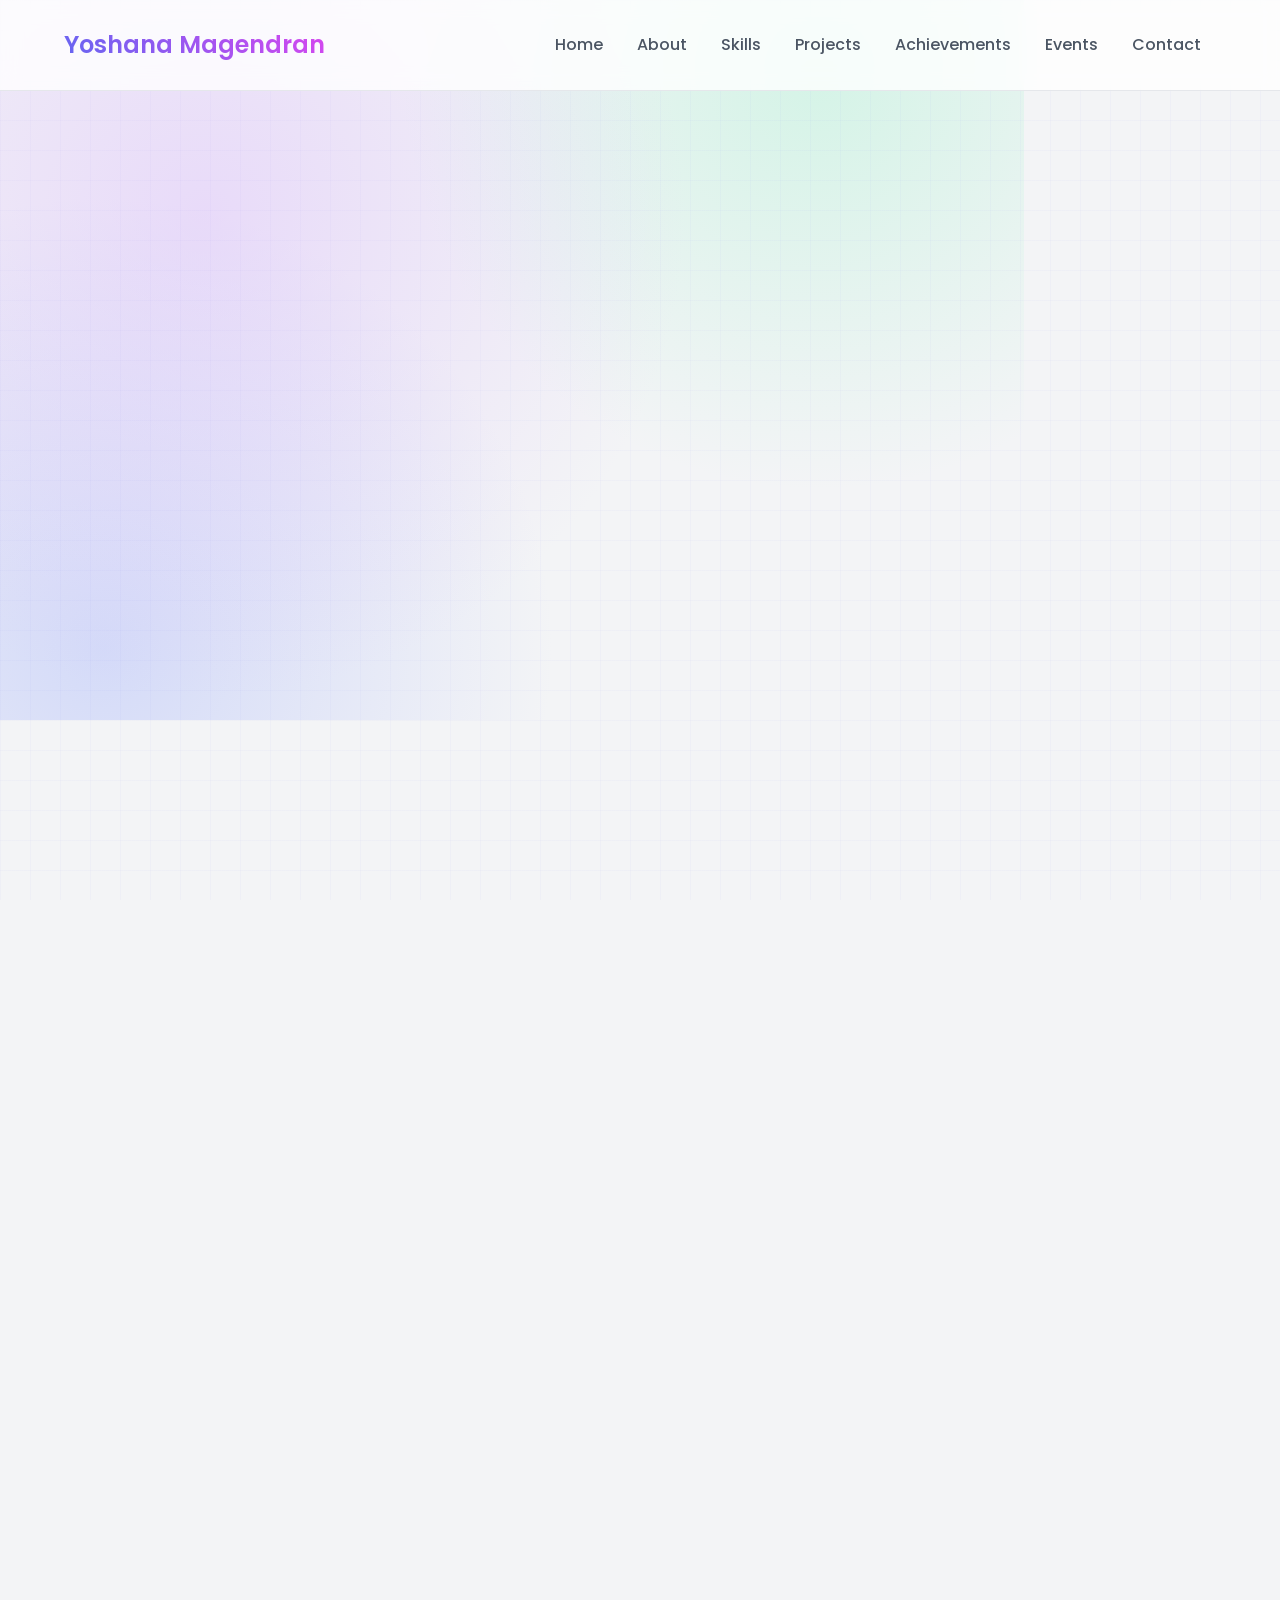
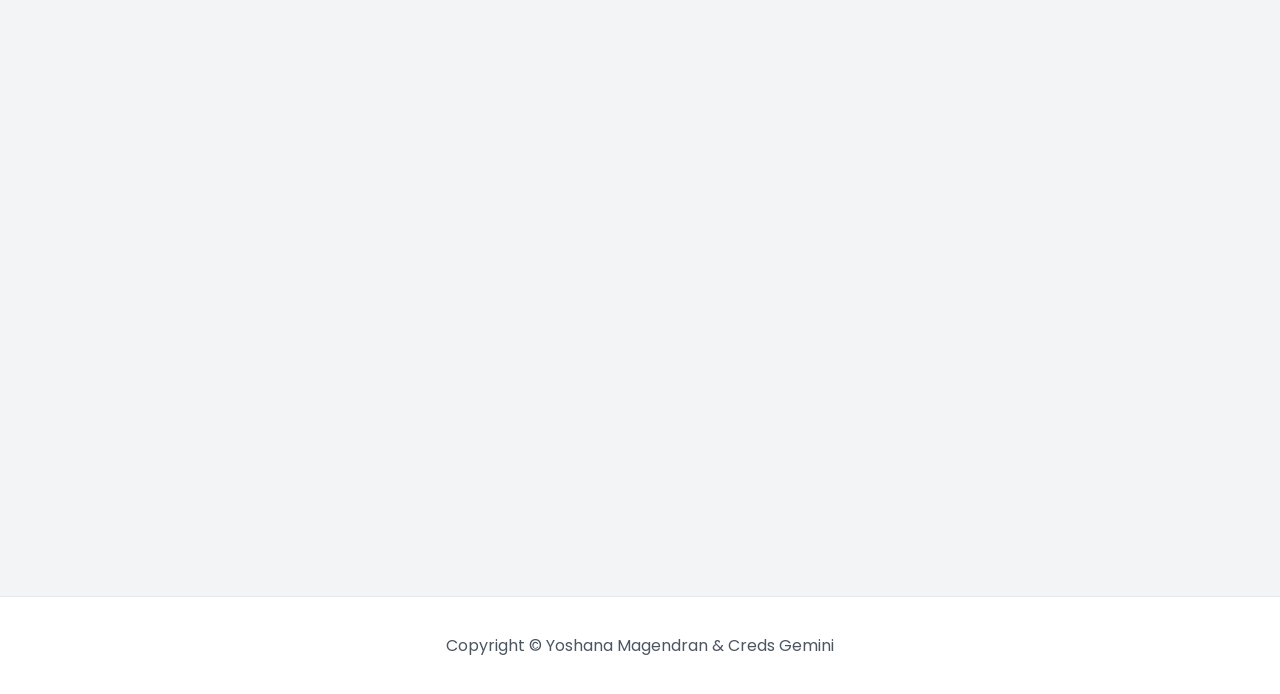
==== commit 23e8ad64: "updated index.html" ====
--- a/index.html
+++ b/index.html
@@ -8,13 +8,18 @@
     <meta name="description" content="Portfolio of Yoshana Magendran - AI & Data Engineering Student specializing in Computer Vision and Real-World Deployment.">
     <link rel="icon" href="./assets/favicon.png" type="image/png">
     <link href="https://fonts.googleapis.com/css2?family=Poppins:wght@300;400;600&display=swap" rel="stylesheet">
-    <link rel="stylesheet" href="./styles/index.css">
-    <script src="./scripts/index.js" defer></script>
+    <link rel="stylesheet" href="index.css">
+    <script src="index.js" defer></script>
 </head>
 
 <body>
     <header>
         <div class="logo">Yoshana Magendran</div>
+        <div class="hamburger">
+            <span></span>
+            <span></span>
+            <span></span>
+        </div>
         <nav>
             <ul>
                 <li><a href="#home">Home</a></li>
@@ -433,13 +438,13 @@
                     <h4>Deep Learning Fundamentals</h4>
                     <p class="issuer">NVIDIA DLI</p>
                     <p class="date">Competency Cert</p>
-                    <a href="../assets/professional_credentials/Deep_Learning_Fundamentals_Yoshana_ NVIDIA.pdf" class="btn-outline" target="_blank">View Certificate</a>
+                    <a href="./assets/professional_credentials/Deep_Learning_Fundamentals_Yoshana_ NVIDIA.pdf" class="btn-outline" target="_blank">View Certificate</a>
                 </div>
                 <div class="achievement-card">
                     <h4>Standard First Aid</h4>
                     <p class="issuer">Singapore Resuscitation Council</p>
                     <p class="date">Academiclinic Pte Ltd</p>
-                    <a href="../assets/professional_credentials/ACCS_SFA_eCERT_NYP_CPR.pdf" class="btn-outline" target="_blank">View Certificate</a>
+                    <a href="./assets/professional_credentials/ACCS_SFA_eCERT_NYP_CPR.pdf" class="btn-outline" target="_blank">View Certificate</a>
                 </div>
             </div>
         </div>
--- a/index.css
+++ b/index.css
@@ -0,0 +1,995 @@
+:root {
+    --primary-color: #6366F1; /* Vibrant Indigo */
+    --secondary-color: #D946EF; /* Fuchsia */
+    --text-main: #111827; /* Dark Gray */
+    --text-secondary: #4B5563; /* Cool Gray */
+    --bg-body: #F3F4F6; /* Light Gray */
+    --bg-surface: #FFFFFF; /* White */
+    --border-color: #E5E7EB; /* Light Border */
+}
+
+/* Custom Scrollbar */
+::-webkit-scrollbar {
+    width: 10px;
+}
+
+::-webkit-scrollbar-track {
+    background: var(--bg-body);
+}
+
+::-webkit-scrollbar-thumb {
+    background: var(--primary-color);
+    border-radius: 5px;
+}
+
+::-webkit-scrollbar-thumb:hover {
+    background: var(--secondary-color);
+}
+
+body {
+    font-family: 'Poppins', sans-serif;
+    margin: 0;
+    padding: 0;
+    line-height: 1.6;
+    color: var(--text-main);
+    background-color: var(--bg-body);
+    /* Mesh Gradient & Grid Background */
+    background-image: 
+        linear-gradient(rgba(99, 102, 241, 0.03) 1px, transparent 1px),
+        linear-gradient(90deg, rgba(99, 102, 241, 0.03) 1px, transparent 1px),
+        radial-gradient(circle at 20% 30%, rgba(216, 180, 254, 0.4), transparent 50%),
+        radial-gradient(circle at 80% 10%, rgba(167, 243, 208, 0.4), transparent 40%),
+        radial-gradient(circle at 10% 90%, rgba(165, 180, 252, 0.4), transparent 40%);
+    background-size: 30px 30px, 30px 30px, 80% 80%, 80% 80%, 80% 80%;
+    background-repeat: repeat, repeat, no-repeat, no-repeat, no-repeat;
+    background-attachment: fixed;
+    animation: gradientMove 15s ease infinite alternate;
+}
+
+@keyframes gradientMove {
+    0% { background-position: 0 0, 0 0, 0% 0%, 100% 0%, 0% 100%; }
+    100% { background-position: 0 0, 0 0, 10% 10%, 90% 10%, 10% 90%; }
+}
+
+header {
+    background: rgba(255, 255, 255, 0.8); /* White with transparency */
+    backdrop-filter: blur(10px); /* Glassmorphism effect */
+    color: var(--text-main);
+    padding: 1rem 5%;
+    display: flex;
+    justify-content: space-between;
+    align-items: center;
+    position: sticky;
+    top: 0;
+    z-index: 100;
+    border-bottom: 1px solid var(--border-color);
+}
+
+.logo {
+    font-size: 1.5rem;
+    font-weight: 600;
+    background: linear-gradient(45deg, var(--primary-color), var(--secondary-color));
+    -webkit-background-clip: text;    
+    background-clip: text;
+    -webkit-text-fill-color: transparent;
+}
+
+/* Hamburger Menu */
+.hamburger {
+    display: none;
+    cursor: pointer;
+    flex-direction: column;
+    gap: 5px;
+}
+
+.hamburger span {
+    display: block;
+    width: 25px;
+    height: 3px;
+    background-color: var(--text-main);
+    transition: all 0.3s ease;
+}
+
+nav ul {
+    padding: 0;
+    list-style: none;
+}
+
+nav ul li {
+    display: inline;
+    margin: 0 15px;
+}
+
+nav a {
+    color: var(--text-secondary);
+    text-decoration: none;
+    transition: color 0.3s ease;
+    font-weight: 500;
+}
+
+nav a:hover {
+    color: var(--primary-color);
+}
+
+section {
+    padding: 20px;
+    max-width: 1200px;
+    margin: auto;
+    scroll-margin-top: 100px;
+}
+
+/* Add consistent vertical rhythm to sections */
+section h2 {
+    margin-top: 0;
+    margin-bottom: 1.5rem;
+    color: var(--primary-color);
+}
+
+section p {
+    margin-top: 0;
+    margin-bottom: 1rem;
+}
+
+section p:last-of-type {
+    margin-bottom: 0;
+}
+
+/* Hero Section */
+.hero {
+    min-height: 36vh;
+    padding-bottom: 50px;
+    display: flex;
+    flex-direction: column;
+    justify-content: center;
+    align-items: center;
+    text-align: center;
+    /* Removed solid gradient to reveal mesh background */
+    max-width: 100%;
+    position: relative; /* For pseudo-element glow */
+}
+
+/* Add a background glow effect to the hero section */
+.hero::before {
+    content: '';
+    position: absolute;
+    top: 50%;
+    left: 50%;
+    transform: translate(-50%, -50%);
+    width: 60%;
+    height: 80%;
+    background: radial-gradient(circle, rgba(99, 102, 241, 0.15) 0%, rgba(99, 102, 241, 0) 70%);
+    z-index: -1;
+}
+
+.hero h1 {
+    font-size: 3rem;
+    margin-bottom: 0.5rem;
+    color: var(--text-main);
+}
+
+.btn {
+    display: inline-block;
+    background: linear-gradient(45deg, var(--primary-color), var(--secondary-color));
+    color: #fff;
+    padding: 12px 24px;
+    border-radius: 8px;
+    text-decoration: none;
+    margin-top: 20px;
+    font-weight: 600;
+    border: none;
+    transition: transform 0.3s ease, box-shadow 0.3s ease;
+}
+
+.btn:hover {
+    transform: translateY(-3px);
+    box-shadow: 0 10px 20px rgba(99, 102, 241, 0.3);
+}
+
+.hero-buttons {
+    display: flex;
+    gap: 15px;
+    margin-top: 20px;
+    justify-content: center;
+    flex-wrap: wrap;
+}
+
+.hero-buttons .btn {
+    margin-top: 0;
+}
+
+.btn-secondary {
+    background: transparent;
+    border: 2px solid var(--primary-color);
+    color: var(--primary-color);
+    padding: 10px 22px; /* Compensate for border to match primary button size */
+}
+
+.btn-secondary:hover {
+    background: var(--primary-color);
+    color: #fff;
+    box-shadow: 0 10px 20px rgba(99, 102, 241, 0.2);
+}
+
+/* Project Grid */
+.project-grid {
+    display: grid;
+    /* Favor 2 columns on wider screens, wraps to 1 on smaller */
+    grid-template-columns: repeat(auto-fit, minmax(280px, 1fr));
+    gap: 30px;
+}
+
+.project-card {
+    background: rgba(255, 255, 255, 0.9);
+    backdrop-filter: blur(10px);
+    border: 1px solid rgba(255, 255, 255, 0.5);
+    border-top: 3px solid var(--primary-color);
+    border-radius: 16px;
+    box-shadow: 0 10px 30px rgba(99, 102, 241, 0.1);
+    display: flex;
+    flex-direction: column;
+    justify-content: space-between; /* Pushes tags to the bottom */
+    padding: 24px;
+    transition: all 0.3s ease;
+
+}
+
+.project-card img {
+    width: 100%;
+    height: 200px; /* Fixed height for consistency */
+    object-fit: cover; /* Prevents distortion */
+    border-radius: 8px;
+    margin-bottom: 15px;
+}
+
+.project-content h3 {
+    margin-top: 0;
+    color: var(--text-main);
+}
+
+.project-footer {
+    margin-top: 15px;
+    display: flex;
+    justify-content: space-between;
+    align-items: flex-end;
+    gap: 10px;
+}
+
+.project-tags {
+    display: flex;
+    flex-wrap: wrap;
+    gap: 8px;
+}
+
+.btn-learn-more {
+    background: none;
+    border: 1px solid var(--text-secondary);
+    color: var(--text-secondary);
+    padding: 5px 12px;
+    border-radius: 5px;
+    cursor: pointer;
+    font-size: 0.9rem;
+    white-space: nowrap; /* Prevents button text from wrapping */
+    transition: all 0.3s;
+    flex-shrink: 0; /* Prevents button from shrinking */
+}
+
+.btn-learn-more:hover {
+    background: linear-gradient(135deg, rgba(99, 102, 241, 0.1), rgba(217, 70, 239, 0.1));    
+    color: #fff;
+    border-color: transparent;
+    box-shadow: 0 4px 15px rgba(99, 102, 241, 0.3);
+}
+
+.project-tags span {
+    background-color: rgba(99, 102, 241, 0.1); /* Semi-transparent primary color */
+    color: var(--primary-color);
+    padding: 5px 12px;
+    border-radius: 20px;
+    font-size: 0.8rem;
+    font-weight: 600;
+    border: 1px solid rgba(99, 102, 241, 0.15);
+}
+
+.project-tags span.beginner {
+    border: 1px dashed var(--text-secondary);
+    color: var(--text-secondary);
+    background-color: transparent;
+}
+
+.project-tags span.beginner::after {
+    content: " (Learning)";
+    font-weight: 400;
+    font-size: 0.9em;
+}
+
+/* --- Modal Styles --- */
+.modal {
+    display: none; /* Hidden by default */
+    position: fixed; /* Stay in place */
+    z-index: 200; /* Sit on top */
+    left: 0;
+    top: 0;
+    width: 100%;
+    height: 100%;
+    overflow: auto; /* Enable scroll if needed */
+    background-color: rgba(0,0,0,0.6); /* Black w/ opacity */
+    padding-top: 60px;
+}
+
+.modal-content {
+    background-color: var(--bg-surface);
+    margin: 5% auto;
+    padding: 30px;
+    border: 1px solid var(--border-color);
+    width: 80%;
+    max-width: 700px;
+    border-radius: 8px;
+    position: relative;
+    animation: fadeIn 0.5s;
+    color: var(--text-main);
+}
+
+/* Specific styles for Certificate Modal to make it wider/taller */
+.cert-modal-content {
+    width: 90%;
+    max-width: 1000px;
+    height: 85vh;
+    display: flex;
+    flex-direction: column;
+}
+
+#cert-frame {
+    width: 100%;
+    height: 100%;
+    border-radius: 4px;
+    background: #f3f4f6;
+}
+
+.close-button {
+    position: absolute;
+    top: 15px;
+    right: 15px;
+    width: 36px;
+    height: 36px;
+    font-size: 28px;
+    font-weight: normal;
+    line-height: 36px;
+    text-align: center;
+    color: var(--text-main);
+    background: rgba(255, 255, 255, 0.6);
+    backdrop-filter: blur(5px);
+    border-radius: 50%;
+    border: 1px solid var(--border-color);
+    z-index: 10; /* Ensures it's above the iframe content */
+    transition: all 0.2s ease;
+}
+
+.close-button:hover,
+.close-button:focus {
+    color: var(--primary-color);
+    background: var(--bg-surface);
+    text-decoration: none;
+    cursor: pointer;
+    transform: scale(1.1);
+    box-shadow: 0 4px 12px rgba(0,0,0,0.1);
+}
+
+.modal-gallery {
+    display: none; /* Hidden by default */
+    gap: 20px;
+    margin-bottom: 1rem;
+    justify-content: center;
+}
+
+.gallery-item {
+    flex: 1; /* Each image takes equal width */
+    text-align: center;
+}
+
+.gallery-item img {
+    width: 100%;
+    height: auto; /* Maintain aspect ratio */
+    border-radius: 8px;
+    object-fit: contain; /* Ensures full image is visible, no cropping */
+    box-shadow: 0 4px 6px rgba(0,0,0,0.1);
+}
+
+.gallery-caption {
+    font-size: 0.85rem;
+    color: var(--text-secondary);
+    margin-top: 8px;
+    font-weight: 600;
+}
+
+.modal-content img {
+    max-width: 100%;
+    height: auto;
+    border-radius: 8px;
+    margin-bottom: 1rem;
+}
+
+@keyframes fadeIn { from {opacity: 0} to {opacity: 1} }
+
+/* Gradient text for the hero section typing effect */
+#typing-text {
+    background: linear-gradient(45deg, var(--primary-color), var(--secondary-color));
+    -webkit-background-clip: text;
+    -webkit-text-fill-color: transparent;
+    background-clip: text;
+}
+
+footer {
+    background: var(--bg-surface);
+    color: var(--text-secondary);
+    text-align: center;
+    padding: 20px 0;
+    margin-top: 40px;
+    border-top: 1px solid var(--border-color);
+}
+
+html {
+    scroll-behavior: smooth;
+}
+
+/* Animation Classes */
+.reveal {
+    opacity: 0;
+    transform: translateY(30px);
+    transition: all 0.8s ease-out;
+}
+
+.reveal.active {
+    opacity: 1;
+    transform: translateY(0);
+}
+
+/* Hover Effects */
+.project-card:hover {
+    transform: translateY(-10px) perspective(1000px) rotateX(2deg);
+    box-shadow: 0 20px 40px rgba(99, 102, 241, 0.25);
+    border-top-color: var(--secondary-color);
+}
+
+.project-card:hover h3 {
+    color: var(--primary-color);
+    transition: color 0.3s ease;
+}
+
+/* --- Timeline Layout for Education & Experience --- */
+.timeline {
+    position: relative;
+    padding-left: 50px; /* Space for the line and dots */
+    margin: 2rem 0;
+}
+
+.timeline::before {
+    content: '';
+    position: absolute;
+    left: 20px; /* Position of the line */
+    top: 0;
+    width: 2px;
+    height: 100%;
+    background: rgba(99, 102, 241, 0.3);
+}
+
+.timeline-item {
+    display: grid;
+    grid-template-columns: 1fr 2fr;
+    gap: 1.5rem;
+    margin-bottom: 2rem;
+    align-items: start;
+    position: relative; /* For the dot */
+}
+
+.timeline-item::before {
+    content: '';
+    position: absolute;
+    top: 5px;
+    left: -37px; /* Calculation: -(padding-left) + (line-left) + (line-width/2) - (dot-width/2) */
+    width: 16px;
+    height: 16px;
+    border-radius: 50%;
+    background: var(--bg-surface);
+    border: 3px solid var(--primary-color);
+    z-index: 1;
+    transition: transform 0.2s ease-out;
+}
+
+.timeline-item:hover::before {
+    transform: scale(1.2);
+}
+
+.timeline-left {
+    text-align: left;
+}
+
+.timeline-date {
+    font-size: 0.9rem;
+    color: var(--text-secondary);
+    margin-bottom: 0.5rem;
+    margin-top: 0;
+}
+
+.timeline-place {
+    font-size: 1.1rem;
+    font-weight: 600;
+    margin: 0;
+    color: var(--text-main);
+}
+
+.timeline-right h3.timeline-title {
+    margin-top: 0;
+    font-size: 1.1rem;
+    font-weight: 600;
+    margin-bottom: 0.5rem;
+    color: var(--text-main);
+}
+
+.skills-grid {
+    display: grid;
+    grid-template-columns: repeat(3, 1fr);
+    gap: 30px;
+    margin-top: 30px;
+}
+
+.skill-category {
+    background: rgba(255, 255, 255, 0.9);
+    backdrop-filter: blur(10px);
+    border: 1px solid rgba(255, 255, 255, 0.5);
+    border-top: 3px solid var(--primary-color);
+    padding: 20px;
+    border-radius: 12px;
+    box-shadow: 0 10px 30px rgba(99, 102, 241, 0.1);
+    transition: all 0.3s ease;
+}
+
+.skill-category h3 {
+    margin-bottom: 10px;
+    color: var(--primary-color, #6366f1);
+    font-size: 1.2rem;
+}
+
+.skill-category p {
+    margin: 0;
+    line-height: 1.5;
+    color: var(--text-secondary, #333);
+    font-size: 1rem;
+}
+
+.skill-category:hover {
+    transform: translateY(-5px) perspective(1000px) rotateX(2deg);
+    box-shadow: 0 20px 40px rgba(99, 102, 241, 0.25);
+    border-top-color: var(--secondary-color);
+}
+
+/* Remove margin from the last timeline item in a section */
+.timeline-item:last-child {
+    margin-bottom: 0;
+}
+
+/* --- Achievements Section --- */
+.achievement-category {
+    margin-bottom: 1rem;
+}
+
+.achievement-category h3 {
+    font-size: 1.2rem;
+    color: #fff;
+    background: linear-gradient(135deg, var(--primary-color), var(--secondary-color));
+    margin-bottom: 1.5rem;
+    padding: 12px 24px;
+    border-radius: 8px;
+    box-shadow: 0 4px 12px rgba(99, 102, 241, 0.25);
+    text-transform: uppercase;
+    letter-spacing: 1px;
+    cursor: pointer;
+    display: flex;
+    justify-content: space-between;
+    align-items: center;
+    transition: background 0.3s ease;
+}
+
+.achievement-category h3:hover {
+    background: linear-gradient(135deg, #7c7ef3, #e062f1);
+}
+.achievement-grid {
+    display: grid;
+    grid-template-columns: repeat(auto-fill, minmax(250px, 1fr));
+    
+    /* Hidden by default for hover effect */
+    gap: 0;
+    max-height: 0;
+    opacity: 0;
+    overflow: hidden;
+    transition: all 0.5s ease;
+    margin-top: 0;
+}
+
+.achievement-grid.active {
+    gap: 20px;
+    max-height: 2000px; /* Large enough to fit content */
+    opacity: 1;
+    margin-top: 1rem;
+    padding-bottom: 10px;
+}
+
+.achievement-card {
+    background: rgba(255, 255, 255, 0.7);
+    backdrop-filter: blur(5px);
+    border: 1px solid var(--border-color);
+    border-radius: 12px;
+    padding: 1.5rem;
+    transition: transform 0.3s ease, box-shadow 0.3s ease;
+    display: flex;
+    flex-direction: column;
+}
+
+.achievement-card:hover {
+    transform: translateY(-5px);
+    box-shadow: 0 10px 25px rgba(0,0,0,0.05);
+    border-color: var(--primary-color);
+    background: rgba(255, 255, 255, 0.9);
+}
+
+.achievement-card h4 {
+    margin: 0 0 0.5rem 0;
+    color: var(--primary-color);
+    font-size: 1.1rem;
+}
+
+.achievement-card .issuer {
+    font-weight: 600;
+    font-size: 0.9rem;
+    margin: 0 0 0.2rem 0;
+    color: var(--text-main);
+}
+
+.achievement-card .date {
+    font-size: 0.85rem;
+    color: var(--text-secondary);
+    margin: 0 0 1rem 0;
+    flex-grow: 1;
+}
+
+/* Button Outline for Certs */
+.btn-outline {
+    display: inline-block;
+    padding: 8px 16px;
+    font-size: 0.9rem;
+    color: var(--primary-color);
+    border: 1px solid var(--primary-color);
+    border-radius: 6px;
+    text-decoration: none;
+    text-align: center;
+    transition: all 0.3s ease;
+    align-self: flex-start;
+}
+
+.btn-outline:hover {
+    background: var(--primary-color);
+    color: #fff;
+    box-shadow: 0 4px 10px rgba(99, 102, 241, 0.2);
+}
+
+/* --- Accordion Icon for Achievements --- */
+.accordion-icon {
+    position: relative;
+    width: 16px;
+    height: 16px;
+    flex-shrink: 0;
+    margin-left: 1rem;
+}
+
+.accordion-icon::before,
+.accordion-icon::after {
+    content: '';
+    position: absolute;
+    background-color: #fff;
+    transition: transform 0.3s ease;
+}
+
+/* Horizontal bar */
+.accordion-icon::after {
+    top: 50%;
+    left: 0;
+    width: 100%;
+    height: 2px;
+    transform: translateY(-50%);
+}
+
+/* Vertical bar */
+.accordion-icon::before {
+    top: 0;
+    left: 50%;
+    width: 2px;
+    height: 100%;
+    transform: translateX(-50%);
+}
+
+/* When active, hide vertical bar to form a minus sign */
+.achievement-category h3.active .accordion-icon::before {
+    transform: translateX(-50%) scaleY(0);
+}
+
+/* --- Contact Section Styles --- */
+.contact-wrapper {
+    position: relative;
+    padding: 4rem 2rem;
+    text-align: center;
+    margin-top: 1rem;
+    /* Aurora Style: No fixed box, just light */
+    background: transparent;
+    border: none;
+    box-shadow: none;
+    animation: none;
+    isolation: isolate;
+}
+
+/* The "Northern Lights" blurred background */
+.contact-wrapper::before {
+    content: '';
+    position: absolute;
+    top: 50%;
+    left: 50%;
+    transform: translate(-50%, -50%);
+    width: 60%;
+    height: 80%;
+    background: radial-gradient(circle, rgba(99, 102, 241, 0.15) 0%, rgba(99, 102, 241, 0) 70%);
+    z-index: -1;
+}
+
+
+.contact-intro {
+    font-size: 1.1rem;
+    color: var(--text-secondary);
+    margin-bottom: 2rem;
+    max-width: 700px;
+    margin-left: auto;
+    margin-right: auto;
+}
+
+.social-links-container {
+    display: flex;
+    justify-content: center;
+    flex-wrap: wrap;
+    gap: 1.5rem;
+}
+
+.social-card {
+    display: flex;
+    align-items: center;
+    justify-content: center;
+    padding: 1rem 2rem;
+    background: var(--bg-surface);
+    border: 1px solid var(--border-color);
+    border-radius: 12px;
+    text-decoration: none;
+    color: var(--text-main);
+    font-weight: 600;
+    transition: all 0.3s ease;
+    min-width: 140px;
+    box-shadow: 0 4px 6px rgba(0,0,0,0.02);
+}
+
+.social-card:hover {
+    transform: translateY(-5px);
+    border-color: var(--primary-color);
+    box-shadow: 0 10px 20px rgba(99, 102, 241, 0.15);
+    color: var(--primary-color);
+    background: linear-gradient(to bottom right, rgba(255,255,255,1), rgba(99, 102, 241, 0.05));
+}
+
+@media (max-width: 768px) {
+    .timeline-item {
+        grid-template-columns: 1fr;
+        gap: 1rem;
+    }
+
+    .timeline {
+        padding-left: 40px;
+    }
+
+    .timeline-item::before {
+        left: -27px; /* Recalculate for mobile */
+    }
+
+    .skills-grid {
+        grid-template-columns: 1fr;
+    }
+
+    .contact-wrapper {
+        padding: 2rem;
+    }
+    
+    .about-container {
+        flex-direction: column;
+        text-align: center;
+    }
+    
+    .about-image {
+        margin-bottom: 20px;
+    }
+
+    header {
+        flex-wrap: wrap; /* Allow wrapping for mobile menu */
+    }
+
+    .hamburger {
+        display: flex;
+    }
+
+    nav {
+        width: 100%;
+        display: none; /* Hidden by default on mobile */
+    }
+
+    nav.active {
+        display: block;
+    }
+
+    nav ul {
+        display: flex;
+        flex-direction: column;
+        align-items: center;
+        margin-top: 1rem;
+    }
+
+    nav ul li {
+        margin: 10px 0;
+    }
+
+    /* Hamburger Animation */
+    .hamburger.active span:nth-child(1) { transform: rotate(45deg) translate(5px, 5px); }
+    .hamburger.active span:nth-child(2) { opacity: 0; }
+    .hamburger.active span:nth-child(3) { transform: rotate(-45deg) translate(5px, -5px); }
+
+    /* Modal Adjustments for Mobile */
+    .modal {
+        padding-top: 20px;
+        padding-bottom: 80px; /* Extra space at bottom to prevent cut-off */
+    }
+
+    .modal-content {
+        width: 90%;
+        margin: 10px auto;
+    }
+}
+
+/* --- About Section Layout --- */
+.about-container {
+    display: flex;
+    align-items: center;
+    gap: 40px;
+    margin-bottom: 40px;
+}
+
+.about-image {
+    flex: 0 0 300px; /* Fixed width for image container */
+    display: flex;
+    justify-content: right;
+    justify-content: flex-start;
+}
+
+.about-image img {
+    width: 300px;
+    height: 300px;
+    border-radius: 50%; /* Circular profile pic */
+    object-fit: cover;
+    border: 4px solid var(--primary-color);
+    box-shadow: 0 10px 30px rgba(99, 102, 241, 0.3);
+}
+
+.about-text {
+    flex: 1;
+}
+
+/* --- Poker Card Styles (Leadership) --- */
+.poker-container {
+    display: flex;
+    justify-content: center;
+    align-items: center;
+    min-height: 400px;
+    padding: 40px 0;
+    perspective: 1000px;
+}
+
+.poker-card {
+    width: 260px;
+    height: 360px;
+    background: var(--bg-surface);
+    border: 4px solid var(--bg-surface);
+    border-radius: 16px;
+    box-shadow: -5px 5px 15px rgba(0,0,0,0.2);
+    position: relative;
+    transition: transform 0.4s ease, box-shadow 0.4s ease, z-index 0s;
+    /* Stack them with negative margin */
+    margin-left: -100px; 
+    transform-origin: bottom center;
+    /* Rotate based on index variable --i */
+    transform: rotate(calc(var(--i) * 5deg)) translateY(calc(var(--i) * var(--i) * 5px));
+    cursor: pointer;
+    overflow: hidden;
+}
+
+.poker-card:first-child {
+    margin-left: 0;
+}
+
+.poker-card img,
+.poker-card video {
+    width: 100%;
+    height: 100%;
+    object-fit: cover;
+    transition: transform 0.4s ease;
+}
+
+.poker-card img.img-contain {
+    object-fit: contain;
+    background-color: var(--bg-body);
+}
+
+.poker-card .card-info {
+    position: absolute;
+    bottom: 0;
+    left: 0;
+    width: 100%;
+    background: rgba(255, 255, 255, 0.9);
+    backdrop-filter: blur(5px);
+    padding: 15px;
+    transform: translateY(100%); /* Hidden by default */
+    transition: transform 0.3s ease;
+    text-align: center;
+    display: flex;
+    flex-direction: column;
+    justify-content: center;
+    align-items: center;
+    box-sizing: border-box;
+}
+
+.poker-card .card-info h3 {
+    margin: 0;
+    font-size: 1.1rem;
+    color: var(--primary-color);
+    width: 100%;
+    overflow-wrap: break-word;
+}
+
+/* Hover Effects */
+.poker-card:hover {
+    transform: translateY(-40px) scale(1.1) rotate(0deg); /* Pop up and straighten */
+    z-index: 1000; /* Bring to front */
+    box-shadow: 0 20px 40px rgba(0,0,0,0.3);
+    border-color: var(--primary-color);
+}
+
+.poker-card:hover .card-info {
+    transform: translateY(0); /* Show info */
+}
+
+.poker-card:hover img,
+.poker-card:hover video {
+    transform: scale(1.05);
+}
+
+/* Mobile Adjustment for Poker Cards */
+@media (max-width: 768px) {
+    .poker-container {
+        flex-direction: column;
+        height: auto;
+    }
+    .poker-card {
+        margin-left: 0;
+        margin-bottom: 20px;
+        transform: none !important; /* Reset rotation */
+    }
+    .poker-card:hover {
+        transform: scale(1.05) !important;
+    }
+}
+
+/* Ensure profile image stays centered on mobile */
+@media (max-width: 768px) {
+    .about-image {
+        justify-content: center;
+    }
+}
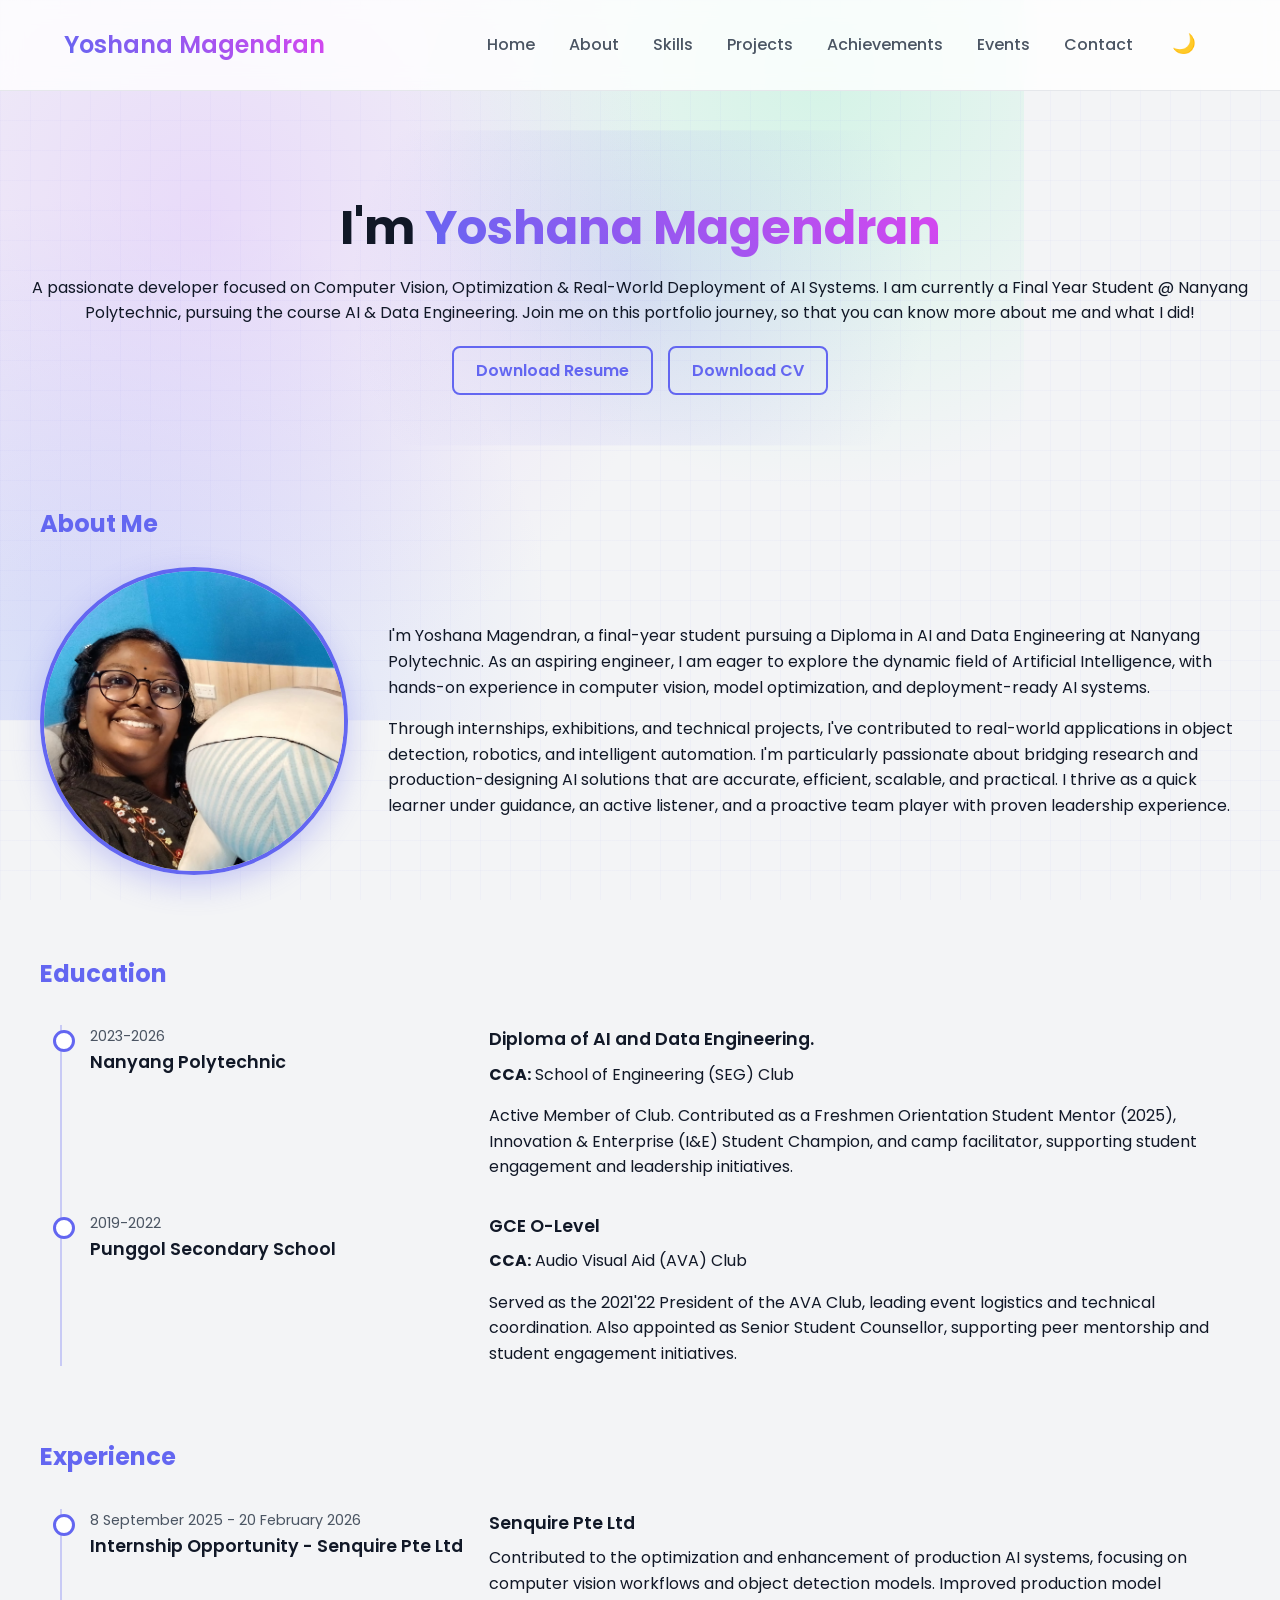
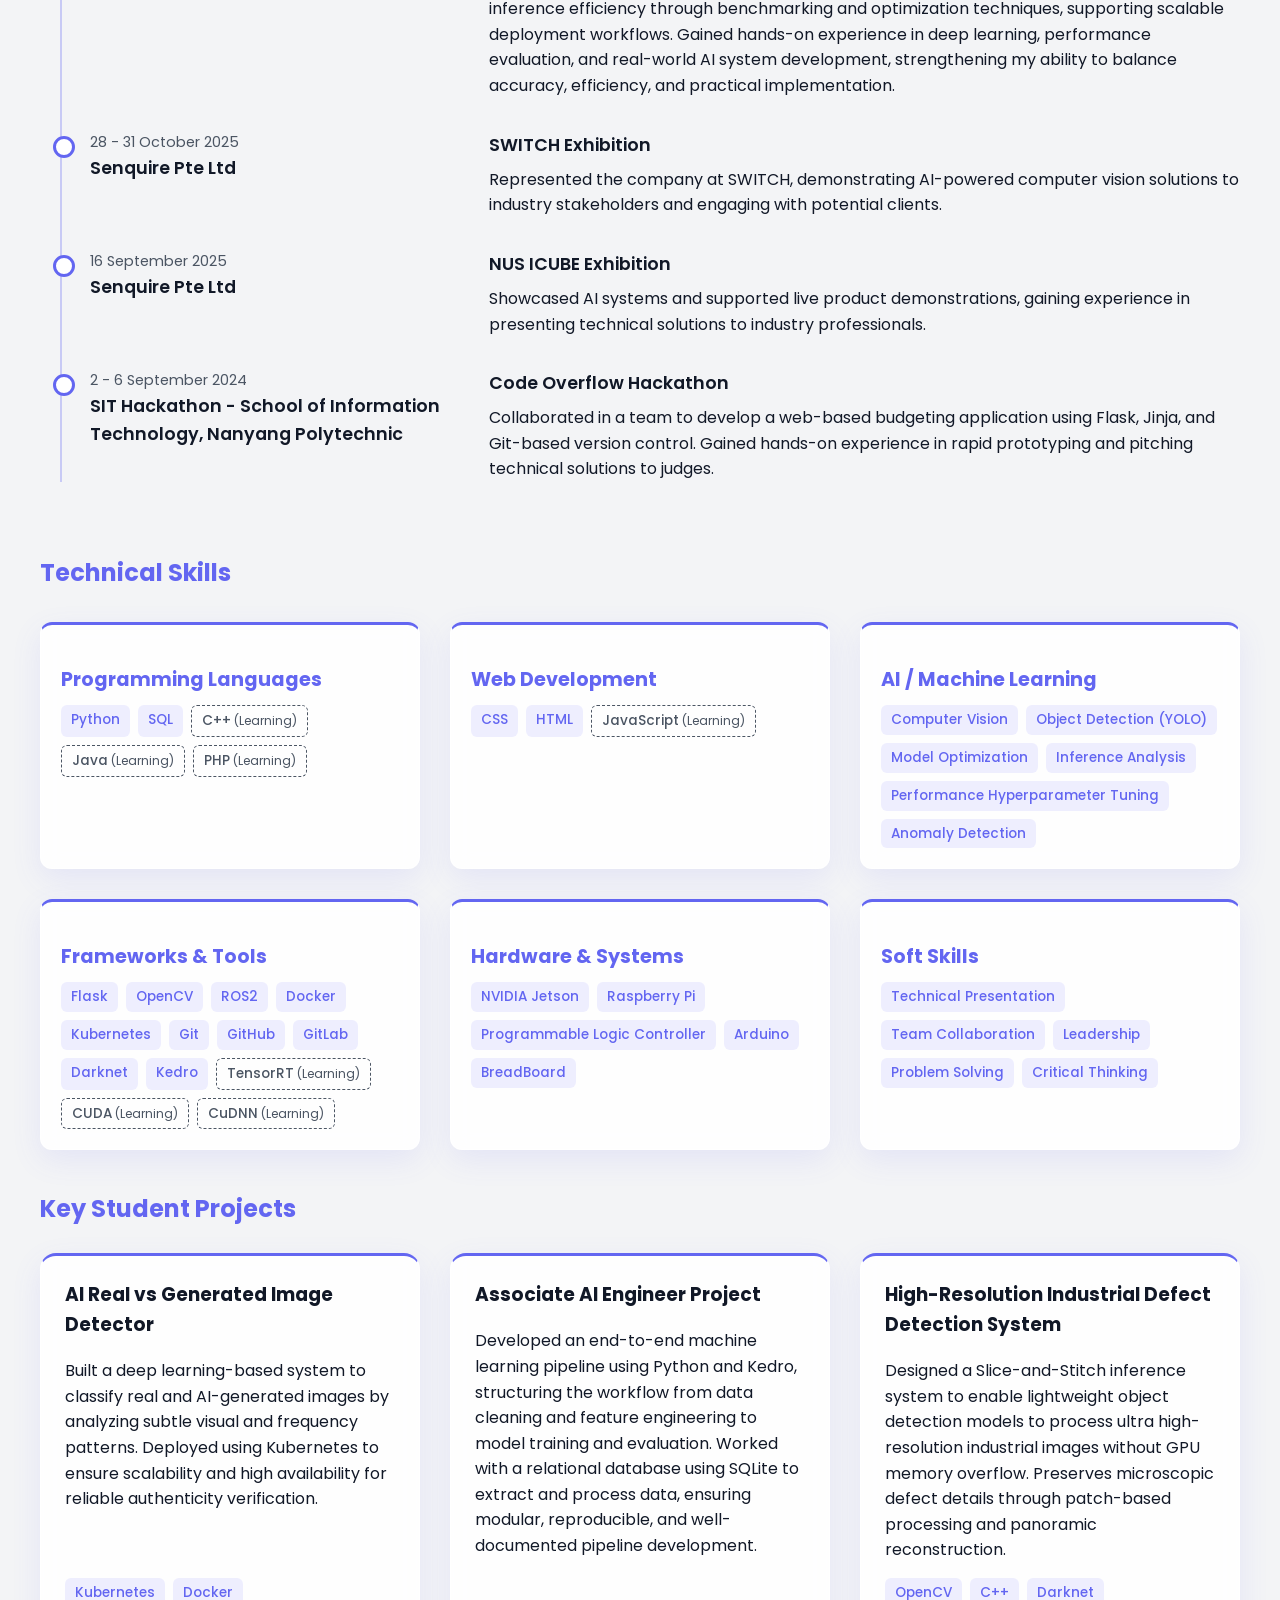
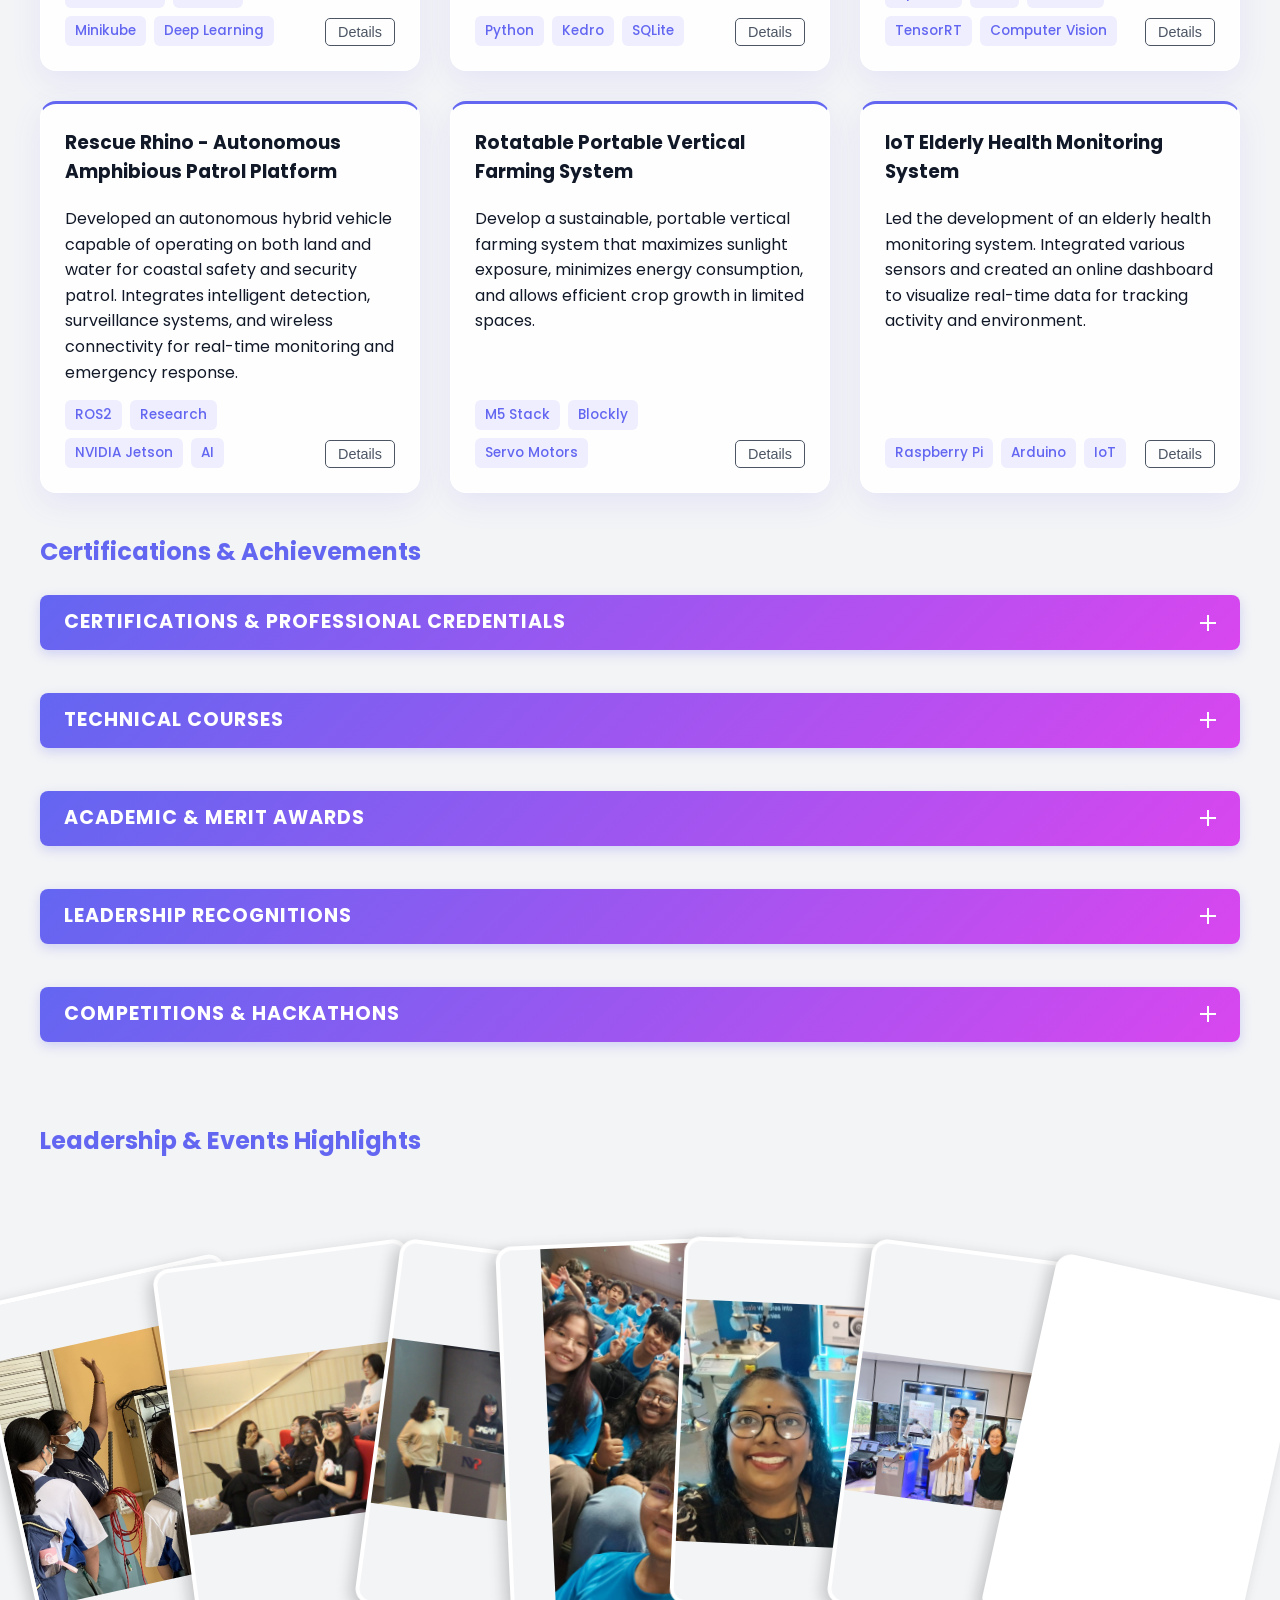
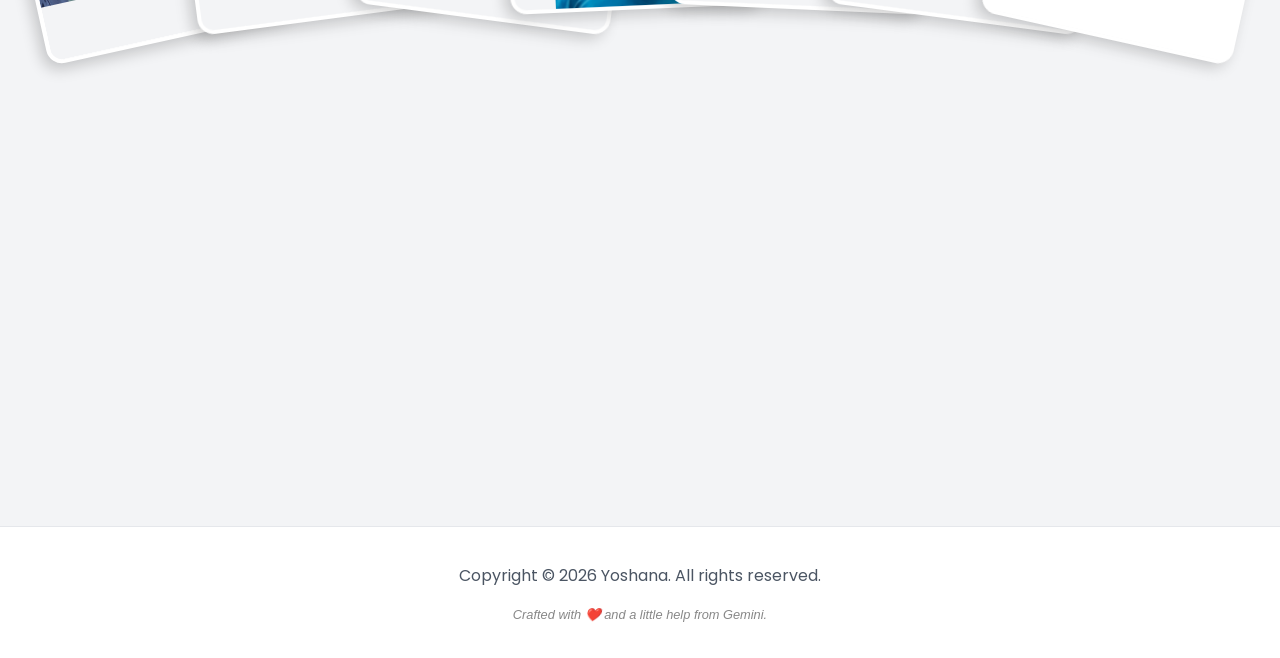
==== commit 9a6eb732: "updated index.html" ====
--- a/index.html
+++ b/index.html
@@ -29,6 +29,7 @@
                 <li><a href="#achievements">Achievements</a></li>
                 <li><a href="#leadership">Events</a></li>
                 <li><a href="#contact">Contact</a></li>
+                <li><button id="theme-toggle" class="theme-btn" aria-label="Toggle Dark Mode">🌙</button></li>
             </ul>
         </nav>
     </header>
@@ -600,37 +601,37 @@
         <h2>Leadership & Events Highlights</h2>
         <div class="poker-container">
             <div class="poker-card" style="--i:-2.5">
-                <img src="./assets/about_me/ava_leadership_2.jpeg" alt="Leadership Event" class="img-contain">
+                <img src="./assets/about_me/ava_leadership_2.jpeg" alt="Leadership Event" class="img-contain" loading="lazy">
                 <div class="card-info">
                     <h3>AVA Club Equipments Demonstration</h3>
                 </div>
             </div>
             <div class="poker-card" style="--i:-1.5">
-                <img src="./assets/about_me/hackathon_3.jpeg" alt="Hackathon Experience" class="img-contain">
+                <img src="./assets/about_me/hackathon_3.jpeg" alt="Hackathon Experience" class="img-contain" loading="lazy">
                 <div class="card-info">
                     <h3>Hackathon Experience</h3>
                 </div>
             </div>
             <div class="poker-card" style="--i:1.5">
-                <img src="./assets/about_me/hackathon_1.jpeg" alt="Presentation" class="img-contain">
+                <img src="./assets/about_me/hackathon_1.jpeg" alt="Presentation" class="img-contain" loading="lazy">
                 <div class="card-info">
                     <h3>Hackathon Presentation</h3>
                 </div>
             </div>
             <div class="poker-card" style="--i:-0.5">
-                <img src="./assets/about_me/fmo.jpeg" alt="Freshmen Orientation" class="img-contain">
+                <img src="./assets/about_me/fmo.jpeg" alt="Freshmen Orientation" class="img-contain" loading="lazy">
                 <div class="card-info">
                     <h3>Freshmen Orientation Student Mentor</h3>
                 </div>
             </div>
             <div class="poker-card" style="--i:0.5">
-                <img src="./assets/about_me/switch_event.jpeg" alt="SWITCH Event" class="img-contain">
+                <img src="./assets/about_me/switch_event.jpeg" alt="SWITCH Event" class="img-contain" loading="lazy">
                 <div class="card-info">
                     <h3>SWITCH Exhibition Assistant Presenter</h3>
                 </div>
             </div>
             <div class="poker-card" style="--i:1.5">
-                <img src="./assets/about_me/icude_event.jpeg" alt="ICUBE Event" class="img-contain">
+                <img src="./assets/about_me/icude_event.jpeg" alt="ICUBE Event" class="img-contain" loading="lazy">
                 <div class="card-info">
                     <h3>ICUBE Event Assistant Presenter</h3>
                 </div>
@@ -682,8 +683,11 @@
         </div>
     </div>
 
+    <button id="back-to-top" aria-label="Back to Top">↑</button>
+
     <footer>
-        <p> Copyright &copy; <span id="year"></span> Yoshana Magendran & Creds Gemini</p>
+        <p> Copyright &copy; <span id="year"></span> Yoshana. All rights reserved.</p>
+        <p class="credits">Crafted with ❤️ and a little help from Gemini.</p>
     </footer>
 </body>
 
--- a/index.css
+++ b/index.css
@@ -6,6 +6,23 @@
     --bg-body: #F3F4F6; /* Light Gray */
     --bg-surface: #FFFFFF; /* White */
     --border-color: #E5E7EB; /* Light Border */
+    --bg-glass: rgba(255, 255, 255, 0.9);
+    --header-bg: rgba(255, 255, 255, 0.8);
+    --card-border: rgba(255, 255, 255, 0.5);
+    --grid-color: rgba(99, 102, 241, 0.03);
+}
+
+/* Dark Mode Overrides */
+[data-theme="dark"] {
+    --text-main: #F9FAFB;
+    --text-secondary: #D1D5DB;
+    --bg-body: #111827; /* Dark Slate */
+    --bg-surface: #1F2937; /* Darker Slate */
+    --border-color: #374151;
+    --bg-glass: rgba(31, 41, 55, 0.9);
+    --header-bg: rgba(17, 24, 39, 0.8);
+    --card-border: rgba(255, 255, 255, 0.1);
+    --grid-color: rgba(99, 102, 241, 0.15);
 }
 
 /* Custom Scrollbar */
@@ -35,8 +52,8 @@
     background-color: var(--bg-body);
     /* Mesh Gradient & Grid Background */
     background-image: 
-        linear-gradient(rgba(99, 102, 241, 0.03) 1px, transparent 1px),
-        linear-gradient(90deg, rgba(99, 102, 241, 0.03) 1px, transparent 1px),
+        linear-gradient(var(--grid-color) 1px, transparent 1px),
+        linear-gradient(90deg, var(--grid-color) 1px, transparent 1px),
         radial-gradient(circle at 20% 30%, rgba(216, 180, 254, 0.4), transparent 50%),
         radial-gradient(circle at 80% 10%, rgba(167, 243, 208, 0.4), transparent 40%),
         radial-gradient(circle at 10% 90%, rgba(165, 180, 252, 0.4), transparent 40%);
@@ -52,7 +69,7 @@
 }
 
 header {
-    background: rgba(255, 255, 255, 0.8); /* White with transparency */
+    background: var(--header-bg);
     backdrop-filter: blur(10px); /* Glassmorphism effect */
     color: var(--text-main);
     padding: 1rem 5%;
@@ -108,6 +125,40 @@
 }
 
 nav a:hover {
+    color: var(--primary-color);
+}
+
+/* Active Nav Link State */
+nav a.active {
+    color: var(--primary-color);
+    font-weight: 600;
+    position: relative;
+}
+
+nav a.active::after {
+    content: '';
+    position: absolute;
+    width: 100%;
+    height: 2px;
+    bottom: -5px;
+    left: 0;
+    background-color: var(--primary-color);
+    transition: width 0.3s ease;
+}
+
+/* Theme Toggle Button */
+.theme-btn {
+    background: none;
+    border: none;
+    cursor: pointer;
+    font-size: 1.2rem;
+    padding: 0 5px;
+    color: var(--text-main);
+    transition: transform 0.3s ease;
+}
+
+.theme-btn:hover {
+    transform: rotate(20deg);
     color: var(--primary-color);
 }
 
@@ -219,9 +270,9 @@
 }
 
 .project-card {
-    background: rgba(255, 255, 255, 0.9);
+    background: var(--bg-glass);
     backdrop-filter: blur(10px);
-    border: 1px solid rgba(255, 255, 255, 0.5);
+    border: 1px solid var(--card-border);
     border-top: 3px solid var(--primary-color);
     border-radius: 16px;
     box-shadow: 0 10px 30px rgba(99, 102, 241, 0.1);
@@ -283,11 +334,16 @@
 .project-tags span {
     background-color: rgba(99, 102, 241, 0.1); /* Semi-transparent primary color */
     color: var(--primary-color);
-    padding: 5px 12px;
+    /* padding: 5px 12px;
     border-radius: 20px;
     font-size: 0.8rem;
     font-weight: 600;
-    border: 1px solid rgba(99, 102, 241, 0.15);
+    border: 1px solid rgba(99, 102, 241, 0.15); */
+    padding: 4px 10px;
+    border-radius: 6px;
+    font-size: 0.85rem;
+    font-weight: 500;
+    cursor: default;
 }
 
 .project-tags span.beginner {
@@ -427,6 +483,13 @@
     border-top: 1px solid var(--border-color);
 }
 
+.credits {
+    font-size: 0.8rem;
+    color: #888;
+    margin-top: 5px;
+    font-style: italic;
+}
+
 html {
     scroll-behavior: smooth;
 }
@@ -533,9 +596,9 @@
 }
 
 .skill-category {
-    background: rgba(255, 255, 255, 0.9);
+    background: var(--bg-glass);
     backdrop-filter: blur(10px);
-    border: 1px solid rgba(255, 255, 255, 0.5);
+    border: 1px solid var(--card-border);
     border-top: 3px solid var(--primary-color);
     padding: 20px;
     border-radius: 12px;
@@ -992,4 +1055,37 @@
     .about-image {
         justify-content: center;
     }
+}
+
+/* Back to Top Button */
+#back-to-top {
+    position: fixed;
+    bottom: 30px;
+    right: 30px;
+    background: var(--primary-color);
+    color: white;
+    border: none;
+    border-radius: 50%;
+    width: 50px;
+    height: 50px;
+    font-size: 1.5rem;
+    cursor: pointer;
+    box-shadow: 0 4px 10px rgba(0,0,0,0.3);
+    opacity: 0;
+    visibility: hidden;
+    transition: opacity 0.3s, transform 0.3s, background-color 0.3s;
+    z-index: 99;
+    display: flex;
+    align-items: center;
+    justify-content: center;
+}
+
+#back-to-top.show {
+    opacity: 1;
+    visibility: visible;
+}
+
+#back-to-top:hover {
+    transform: translateY(-5px);
+    background: var(--secondary-color);
 }
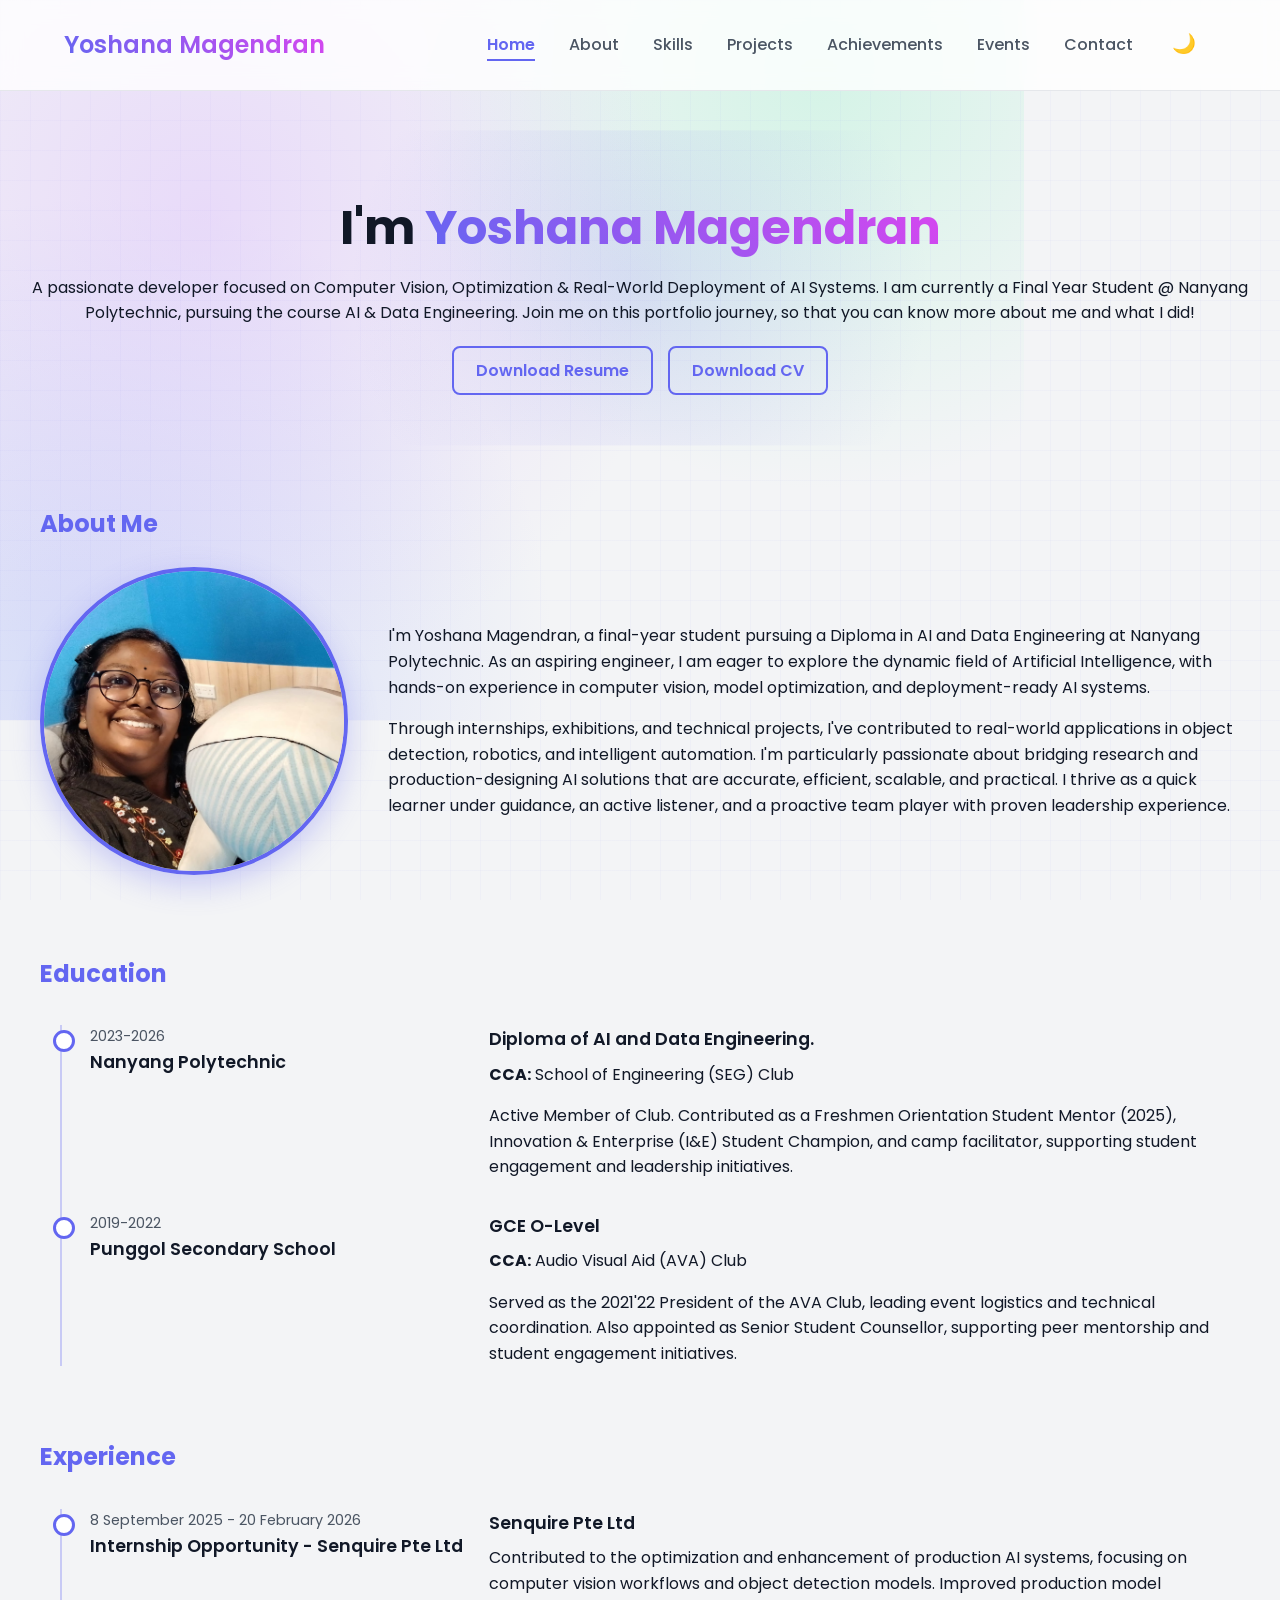
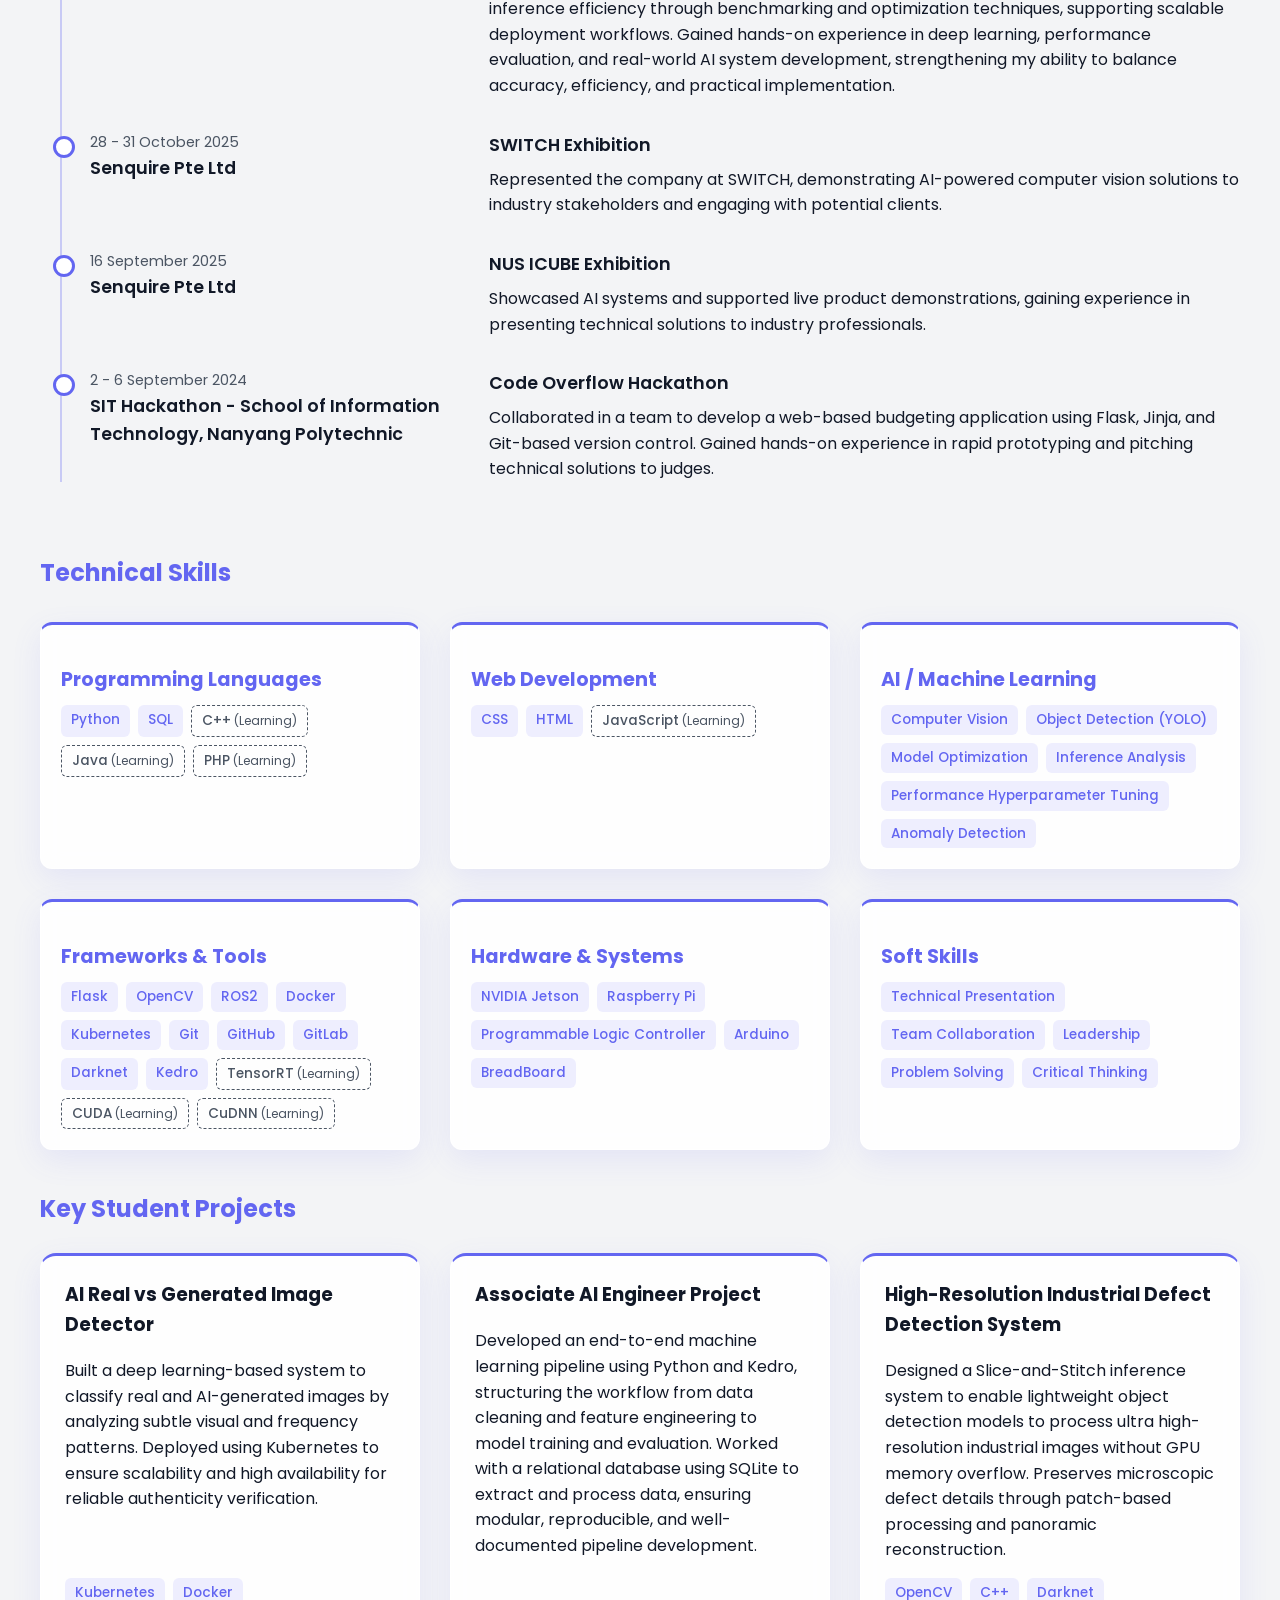
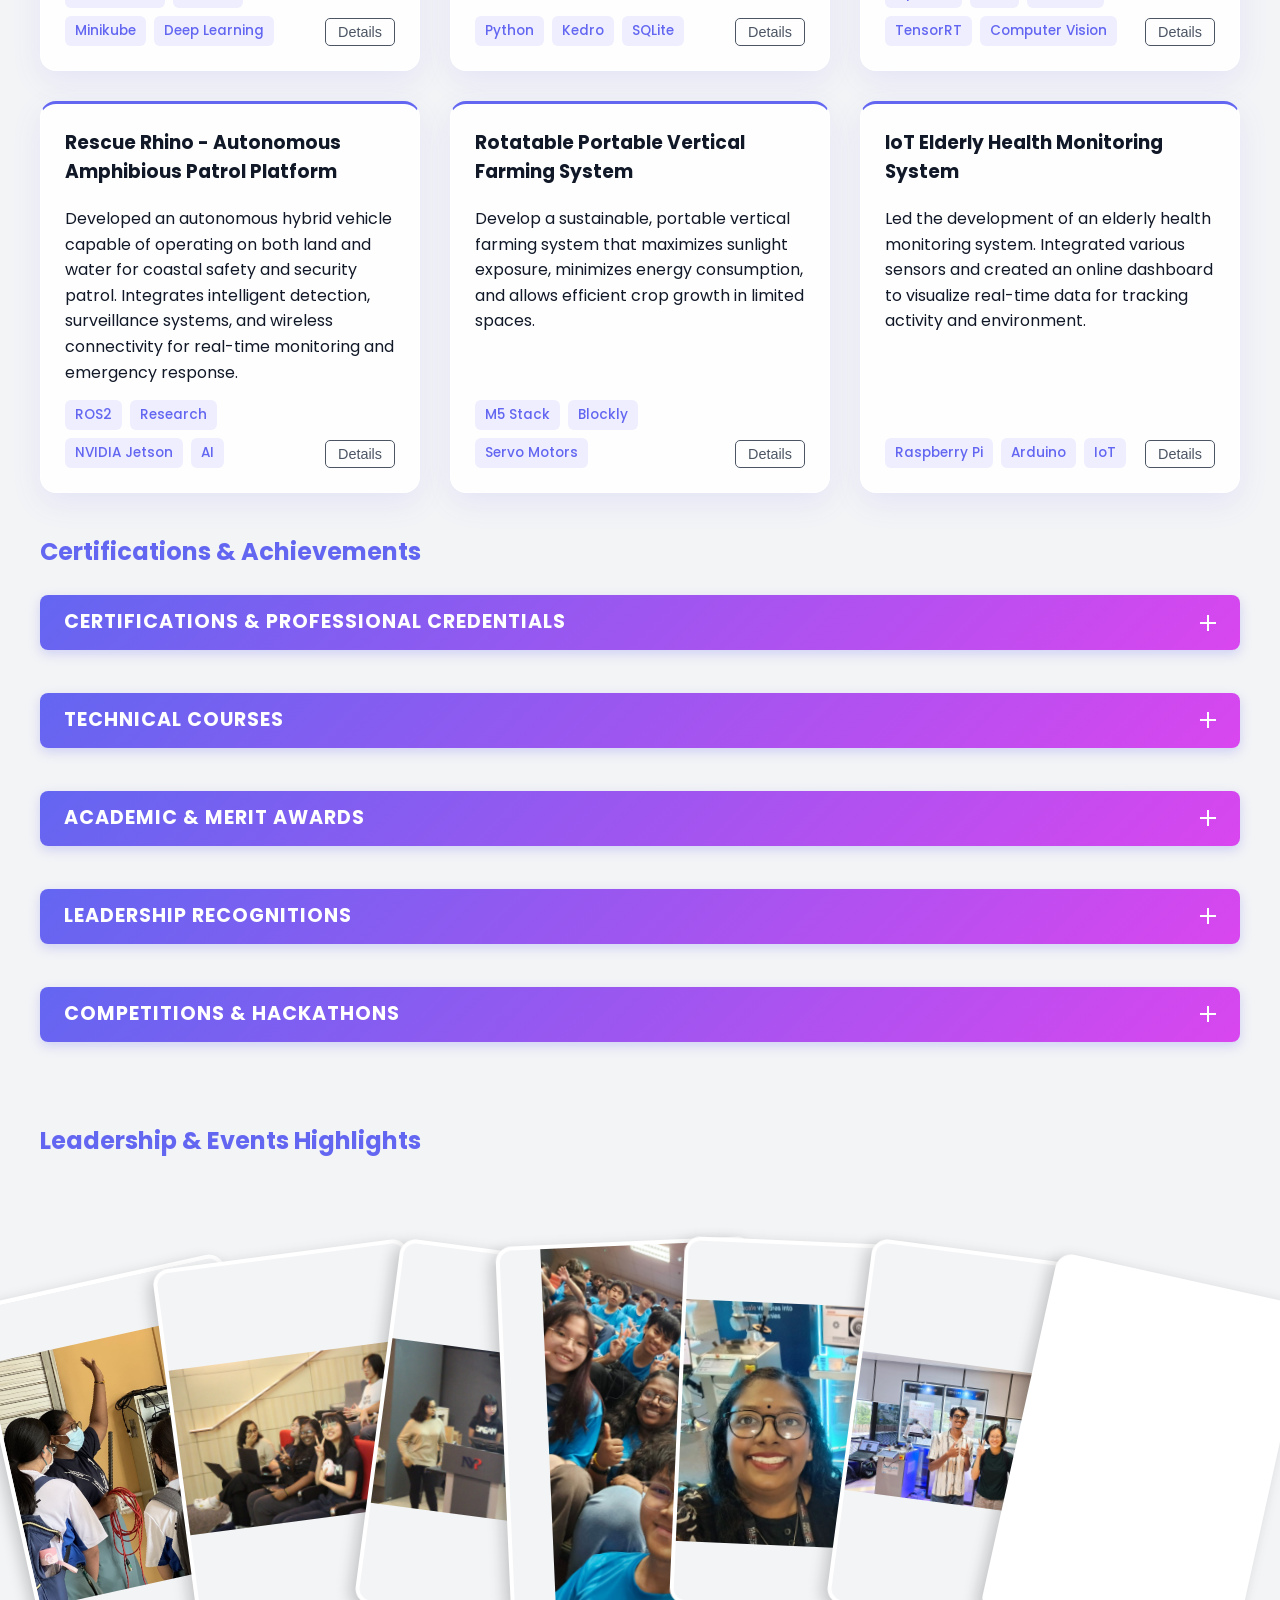
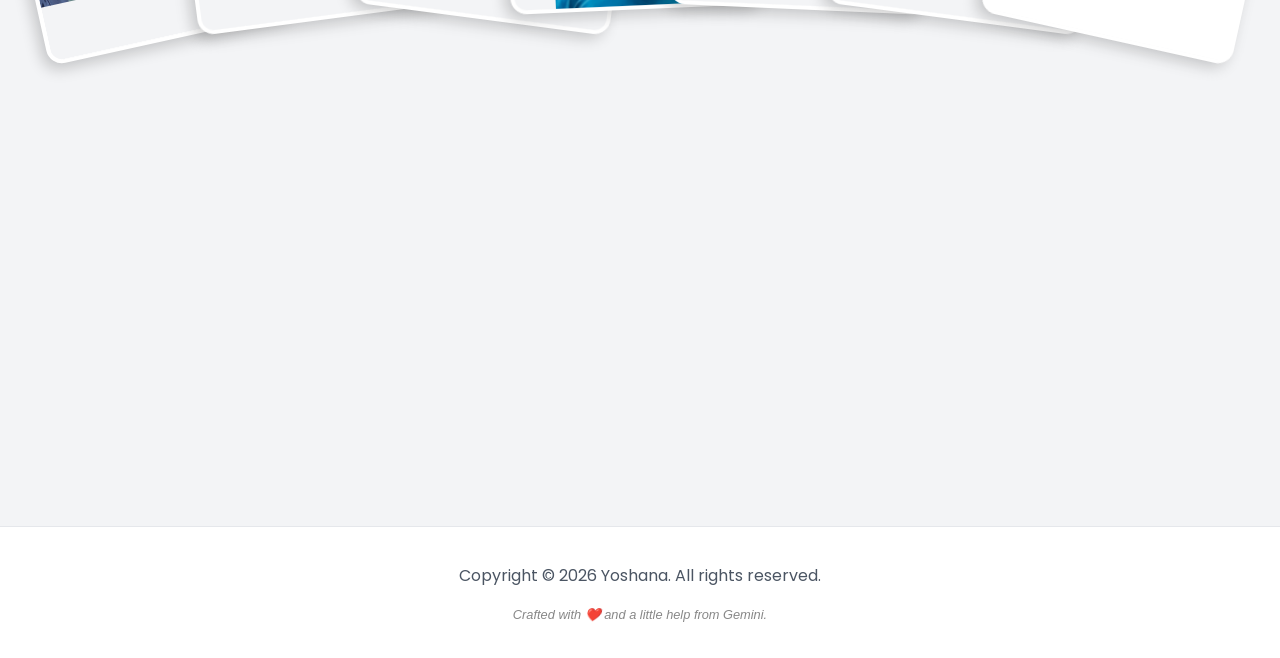
==== commit e0b24e92: "Updated resume and cv file names in index.html" ====
--- a/index.html
+++ b/index.html
@@ -42,8 +42,8 @@
             Join me on this portfolio journey, so that you can know more about me and what I did! 
         </p>
         <div class="hero-buttons">
-            <a href="./assets/resume/Yoshana_Resume_18Feb.pdf" class="btn btn-secondary" target="_blank" download>Download Resume</a>
-            <a href="./assets/resume/Yoshana_CoverLetter_18Feb.pdf" class="btn btn-secondary" target="_blank" download>Download CV</a>
+            <a href="./assets/resume/Yoshana_Resume.pdf" class="btn btn-secondary" target="_blank" download>Download Resume</a>
+            <a href="./assets/resume/Yoshana_Cover_Letter.pdf" class="btn btn-secondary" target="_blank" download>Download CV</a>
         </div>
     </section>
 
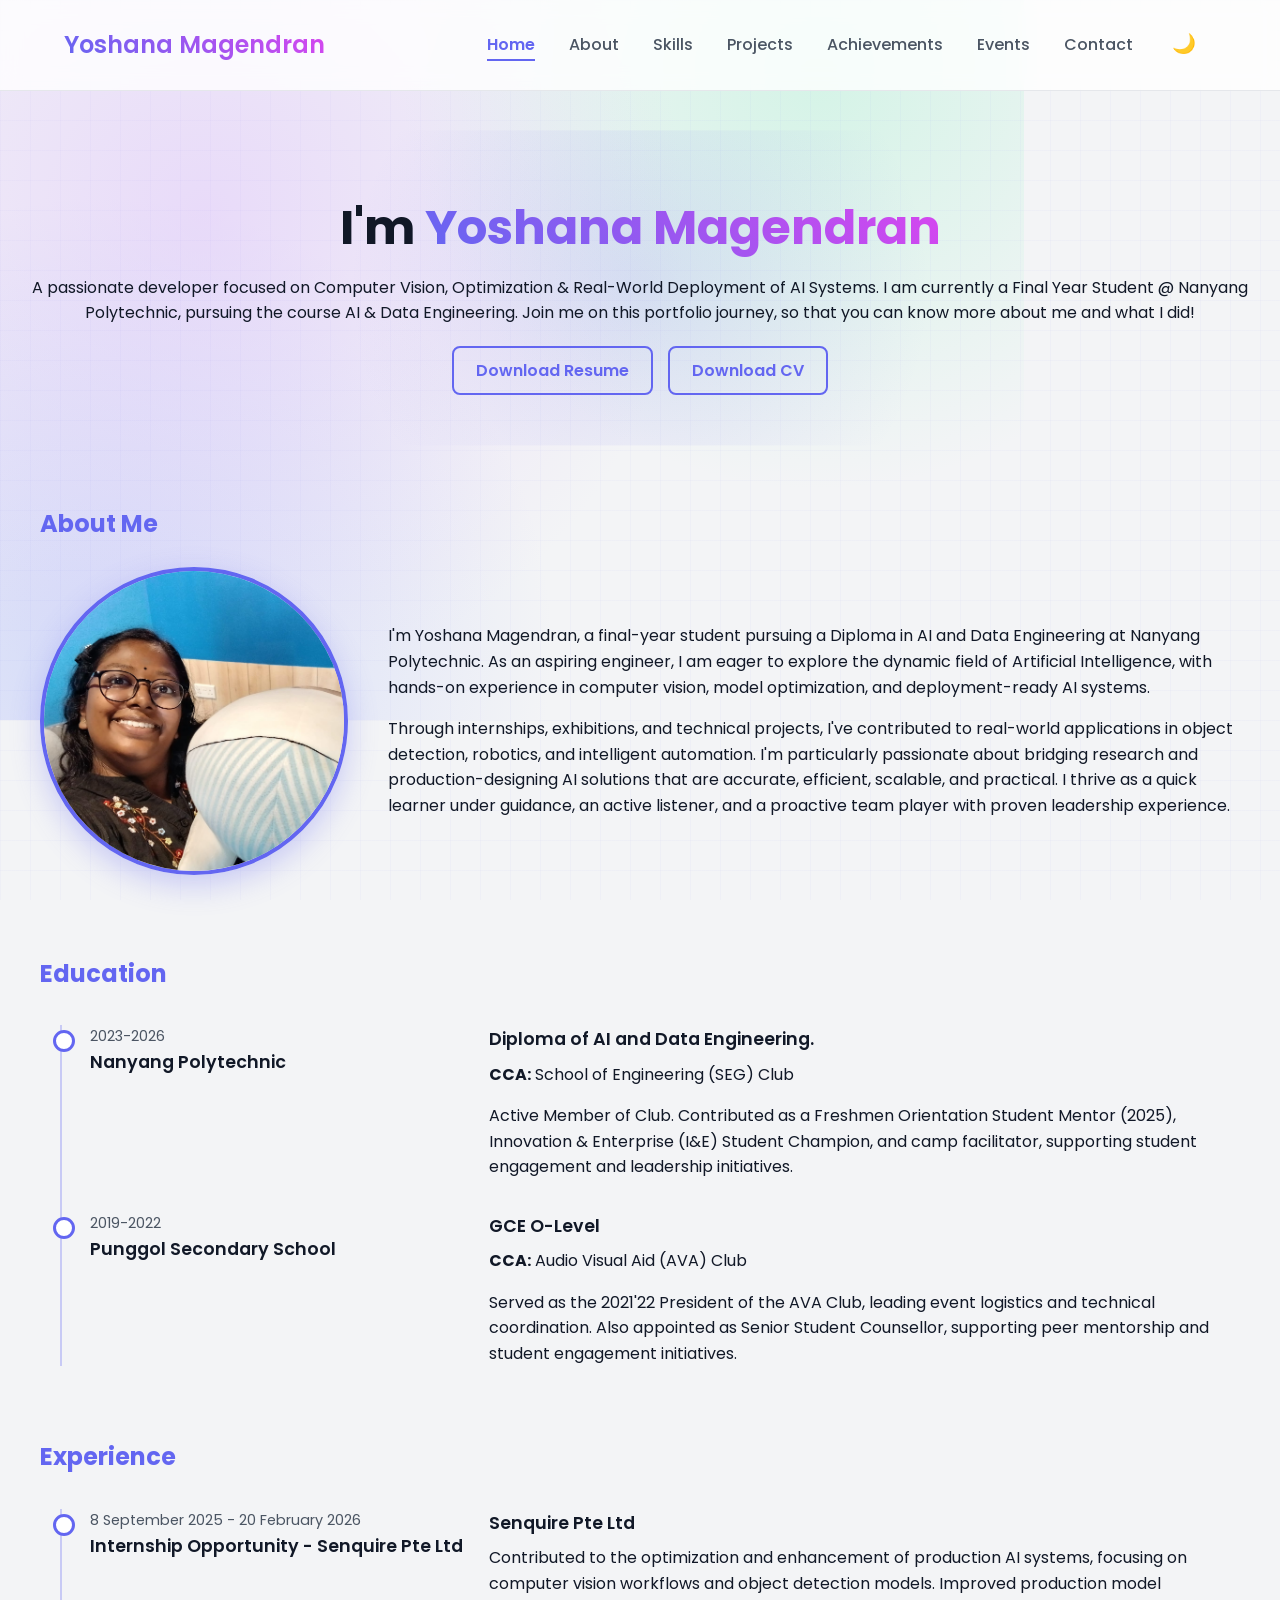
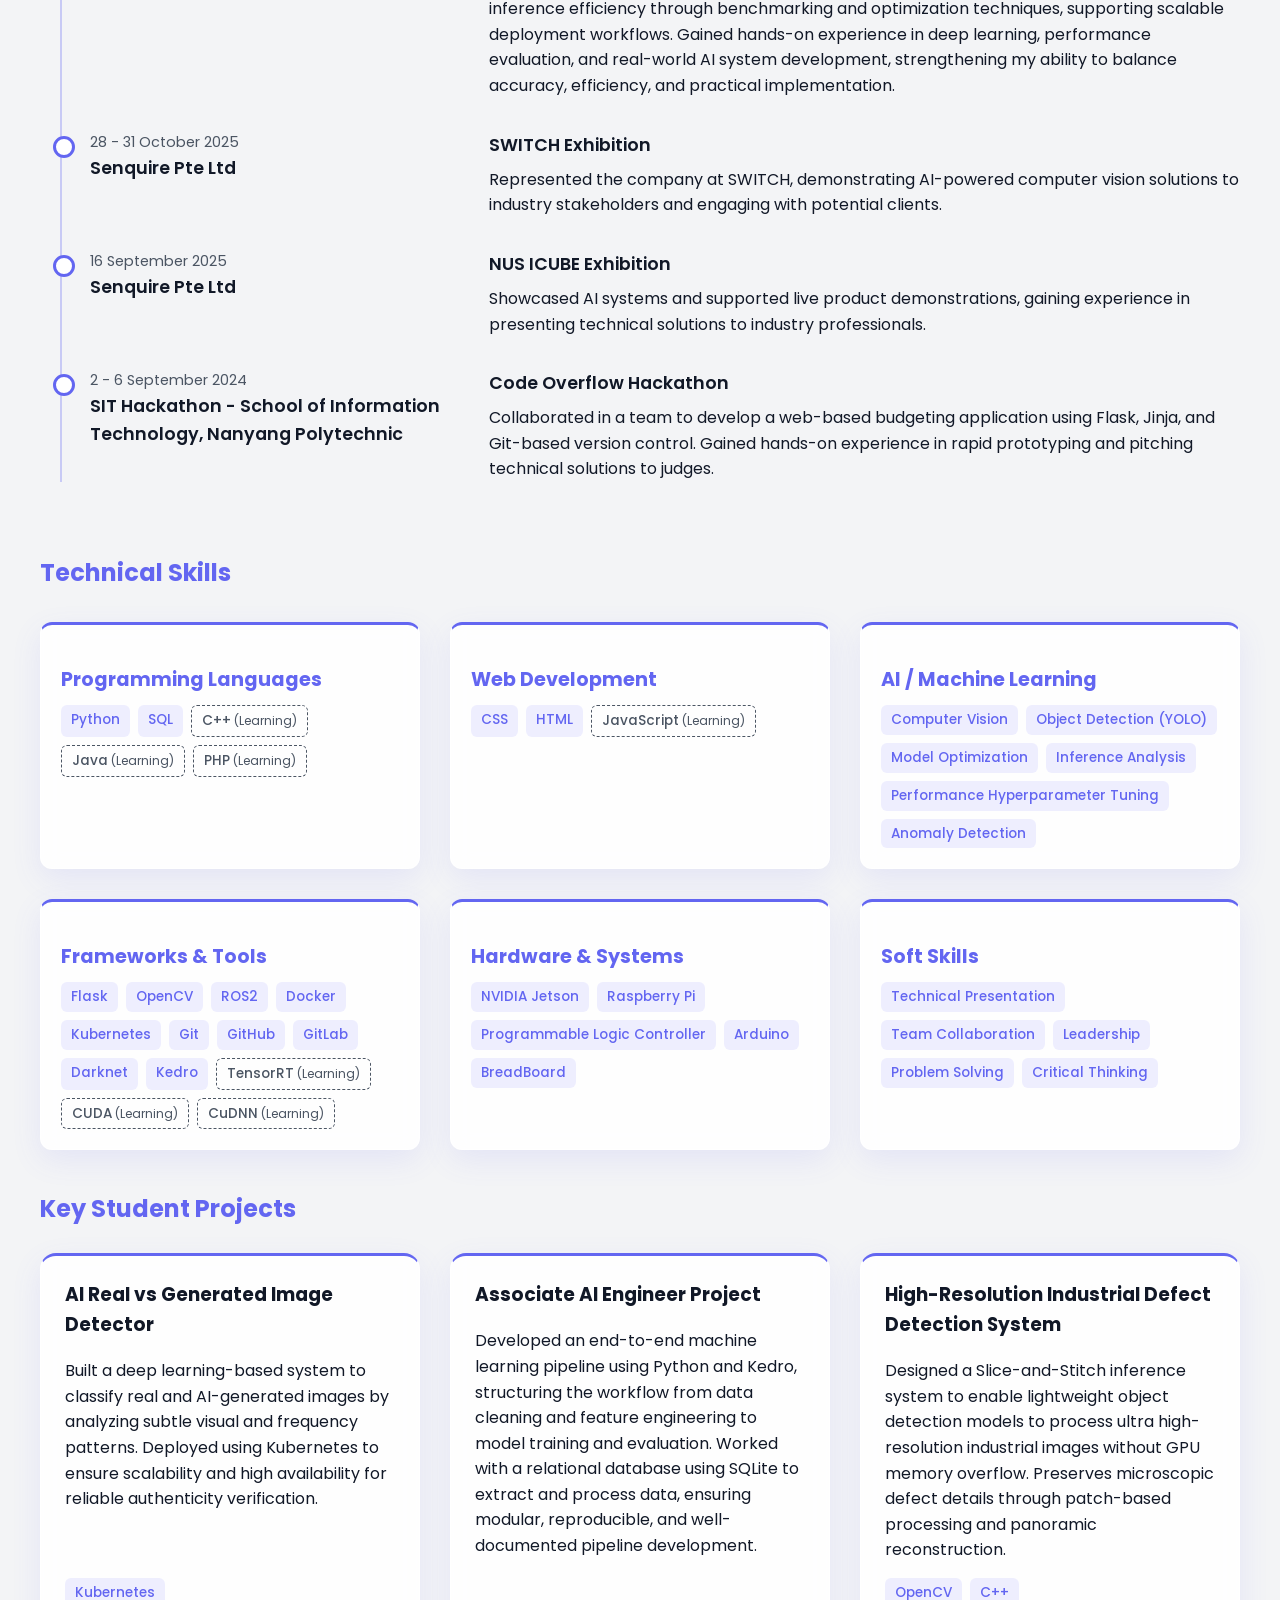
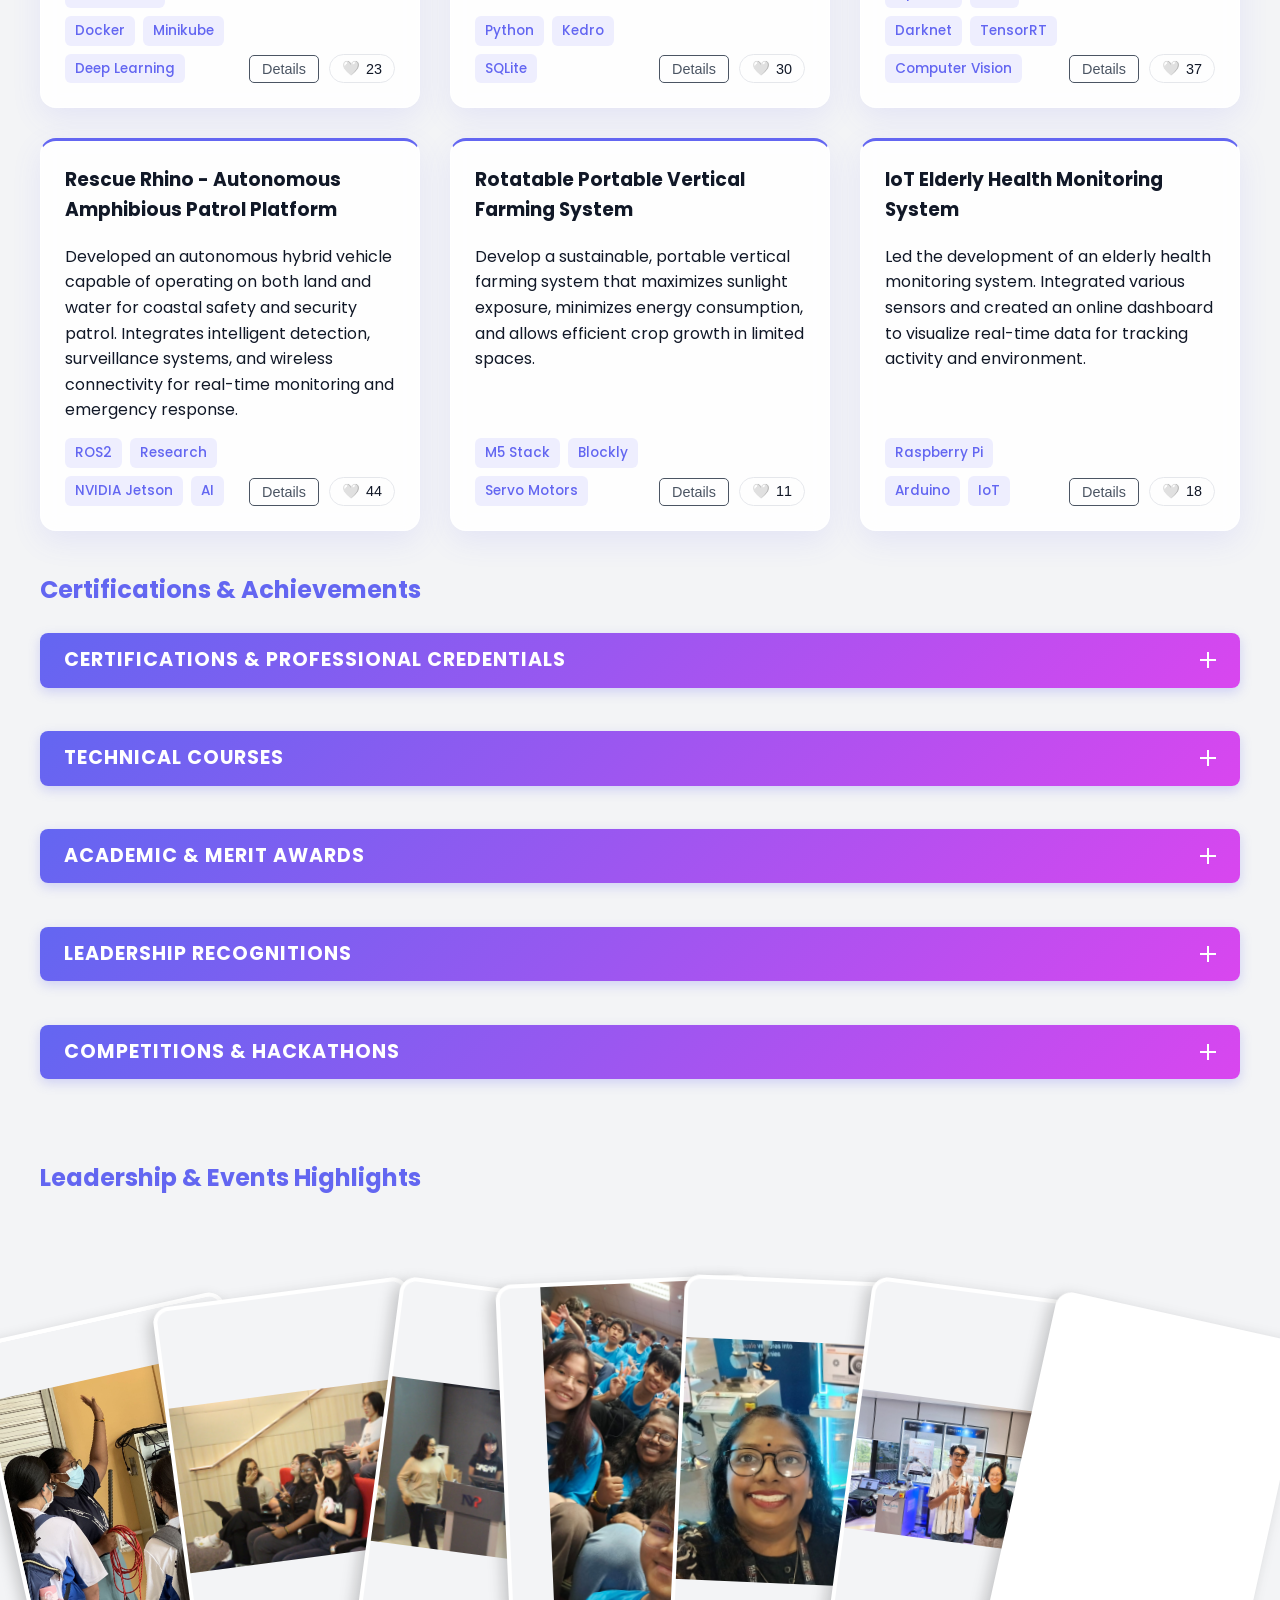
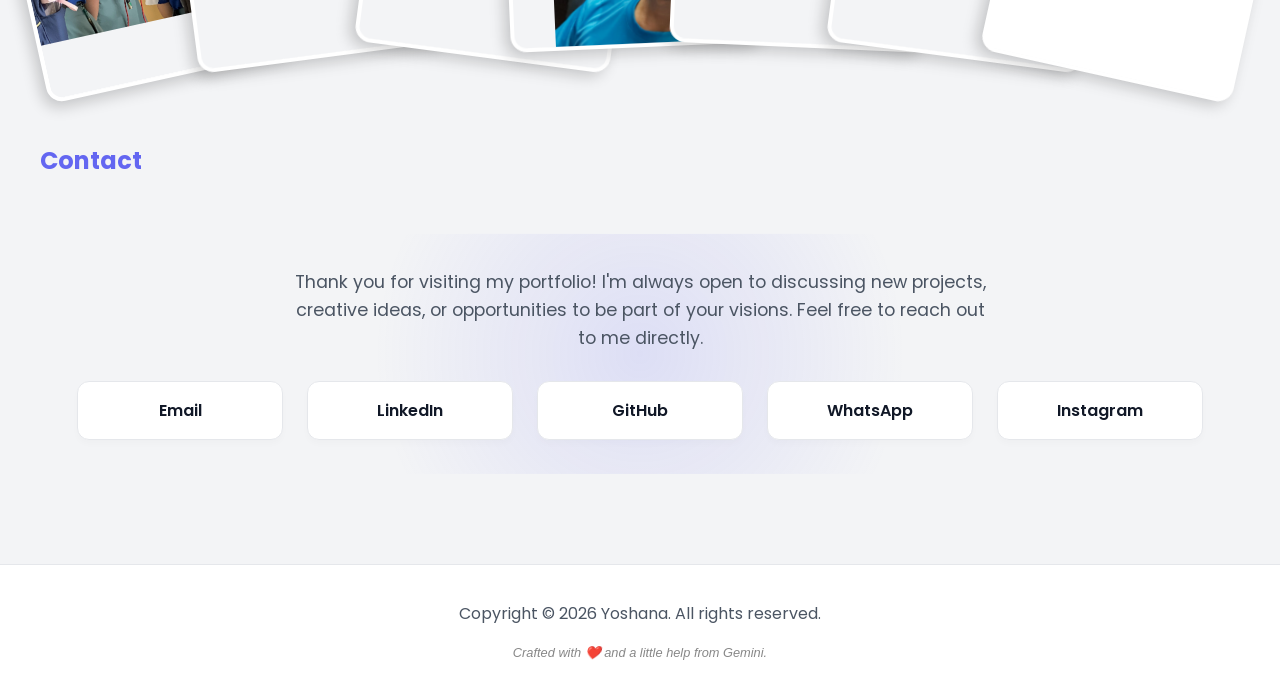
==== commit d5b7f420: "Update index.html" ====
--- a/index.html
+++ b/index.html
@@ -9,6 +9,16 @@
     <link rel="icon" href="./assets/favicon.png" type="image/png">
     <link href="https://fonts.googleapis.com/css2?family=Poppins:wght@300;400;600&display=swap" rel="stylesheet">
     <link rel="stylesheet" href="index.css">
+    <meta name="google-site-verification" content="TGHRSxPvfkBHUduEJXrX4iNQLjNFj5ZFb_kuzhyKuoo" />
+    <!-- Google tag (gtag.js) -->
+    <script async src="https://www.googletagmanager.com/gtag/js?id=G-CNTT8YMQME"></script>
+    <script>
+        window.dataLayer = window.dataLayer || [];
+        function gtag(){dataLayer.push(arguments);}
+        gtag('js', new Date());
+
+        gtag('config', 'G-CNTT8YMQME');
+    </script>
     <script src="index.js" defer></script>
 </head>
 
--- a/index.css
+++ b/index.css
@@ -324,6 +324,31 @@
     flex-shrink: 0; /* Prevents button from shrinking */
 }
 
+/* Interactive Like Button */
+.like-btn {
+    background: transparent;
+    border: 1px solid var(--border-color);
+    color: var(--text-main);
+    padding: 5px 12px;
+    border-radius: 20px;
+    cursor: pointer;
+    font-size: 0.9rem;
+    display: flex;
+    align-items: center;
+    gap: 6px;
+    transition: all 0.3s ease;
+}
+
+.like-btn:hover {
+    border-color: var(--secondary-color);
+    background: rgba(217, 70, 239, 0.05);
+    transform: translateY(-2px);
+}
+
+.like-btn .heart {
+    transition: transform 0.2s ease;
+}
+
 .btn-learn-more:hover {
     background: linear-gradient(135deg, rgba(99, 102, 241, 0.1), rgba(217, 70, 239, 0.1));    
     color: #fff;
@@ -462,6 +487,12 @@
     height: auto;
     border-radius: 8px;
     margin-bottom: 1rem;
+}
+
+@keyframes popAnimation {
+    0% { transform: scale(1); }
+    50% { transform: scale(1.5); }
+    100% { transform: scale(1); }
 }
 
 @keyframes fadeIn { from {opacity: 0} to {opacity: 1} }
